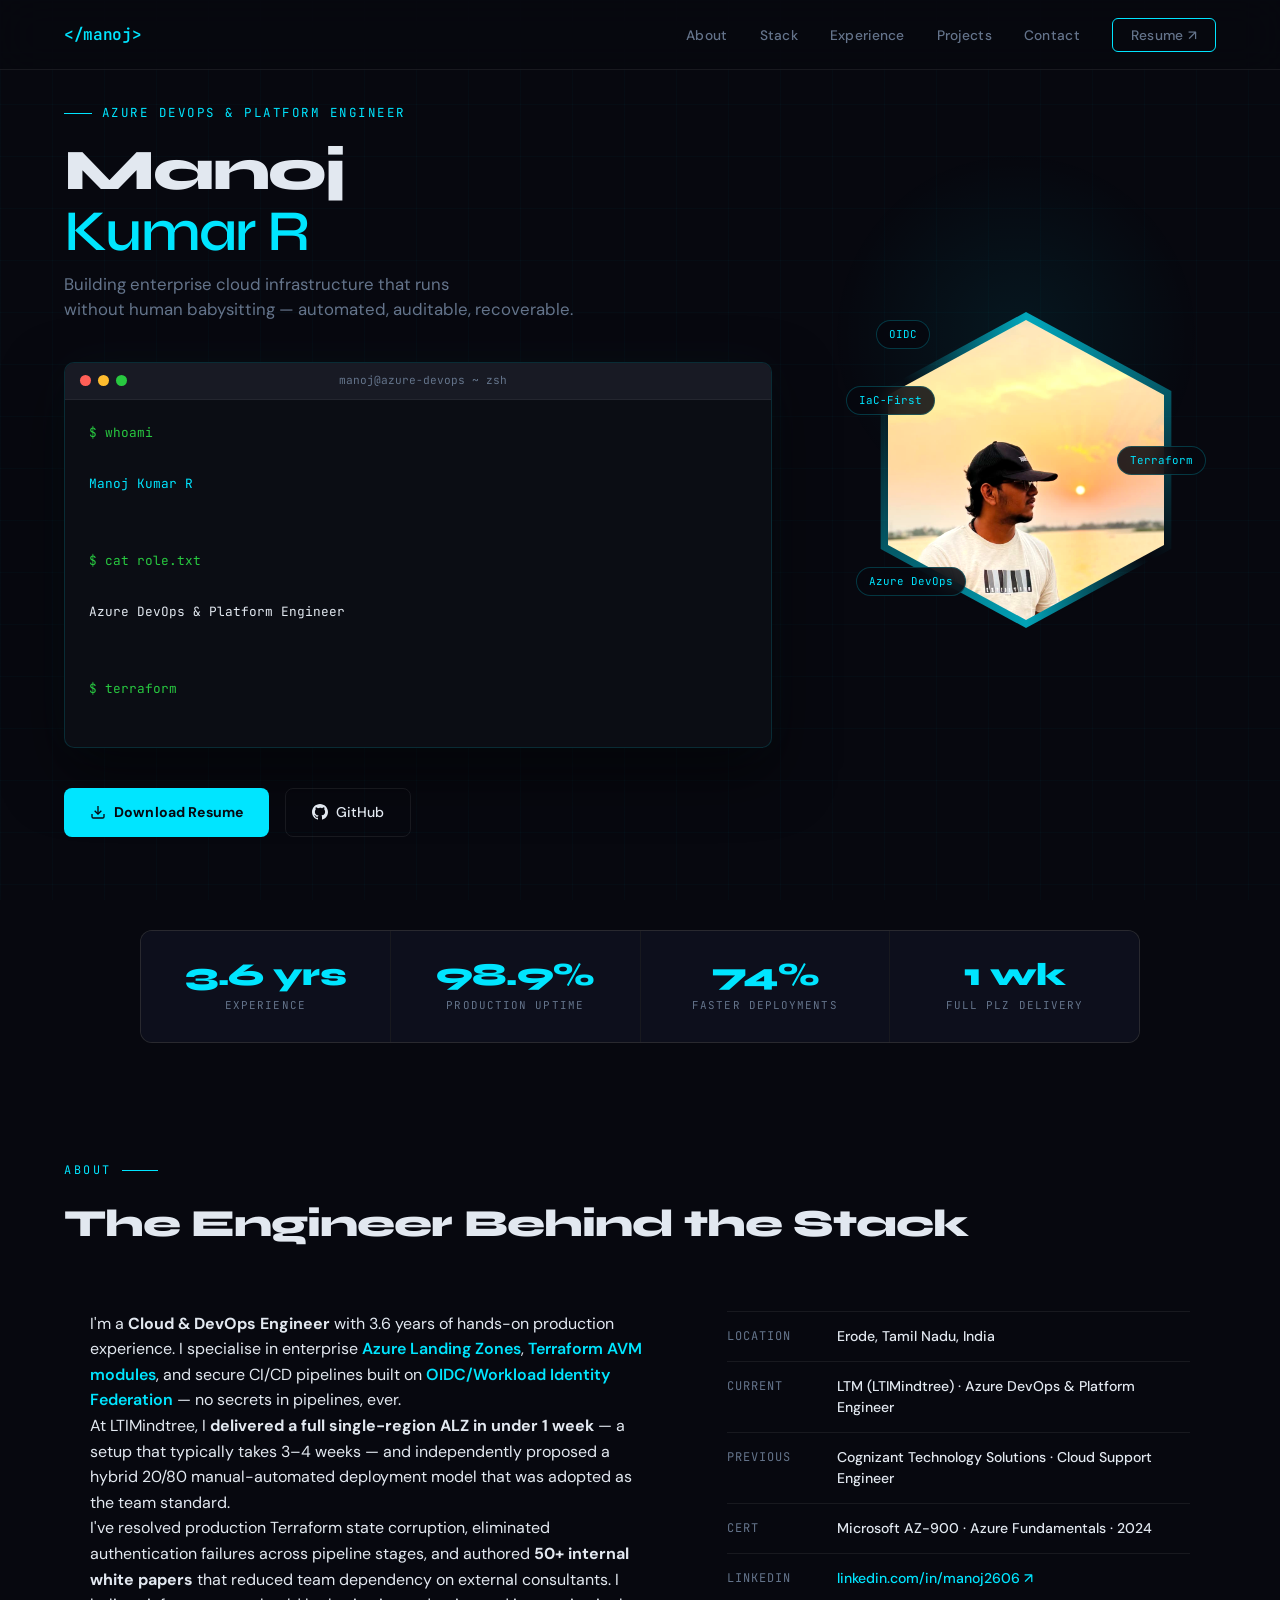
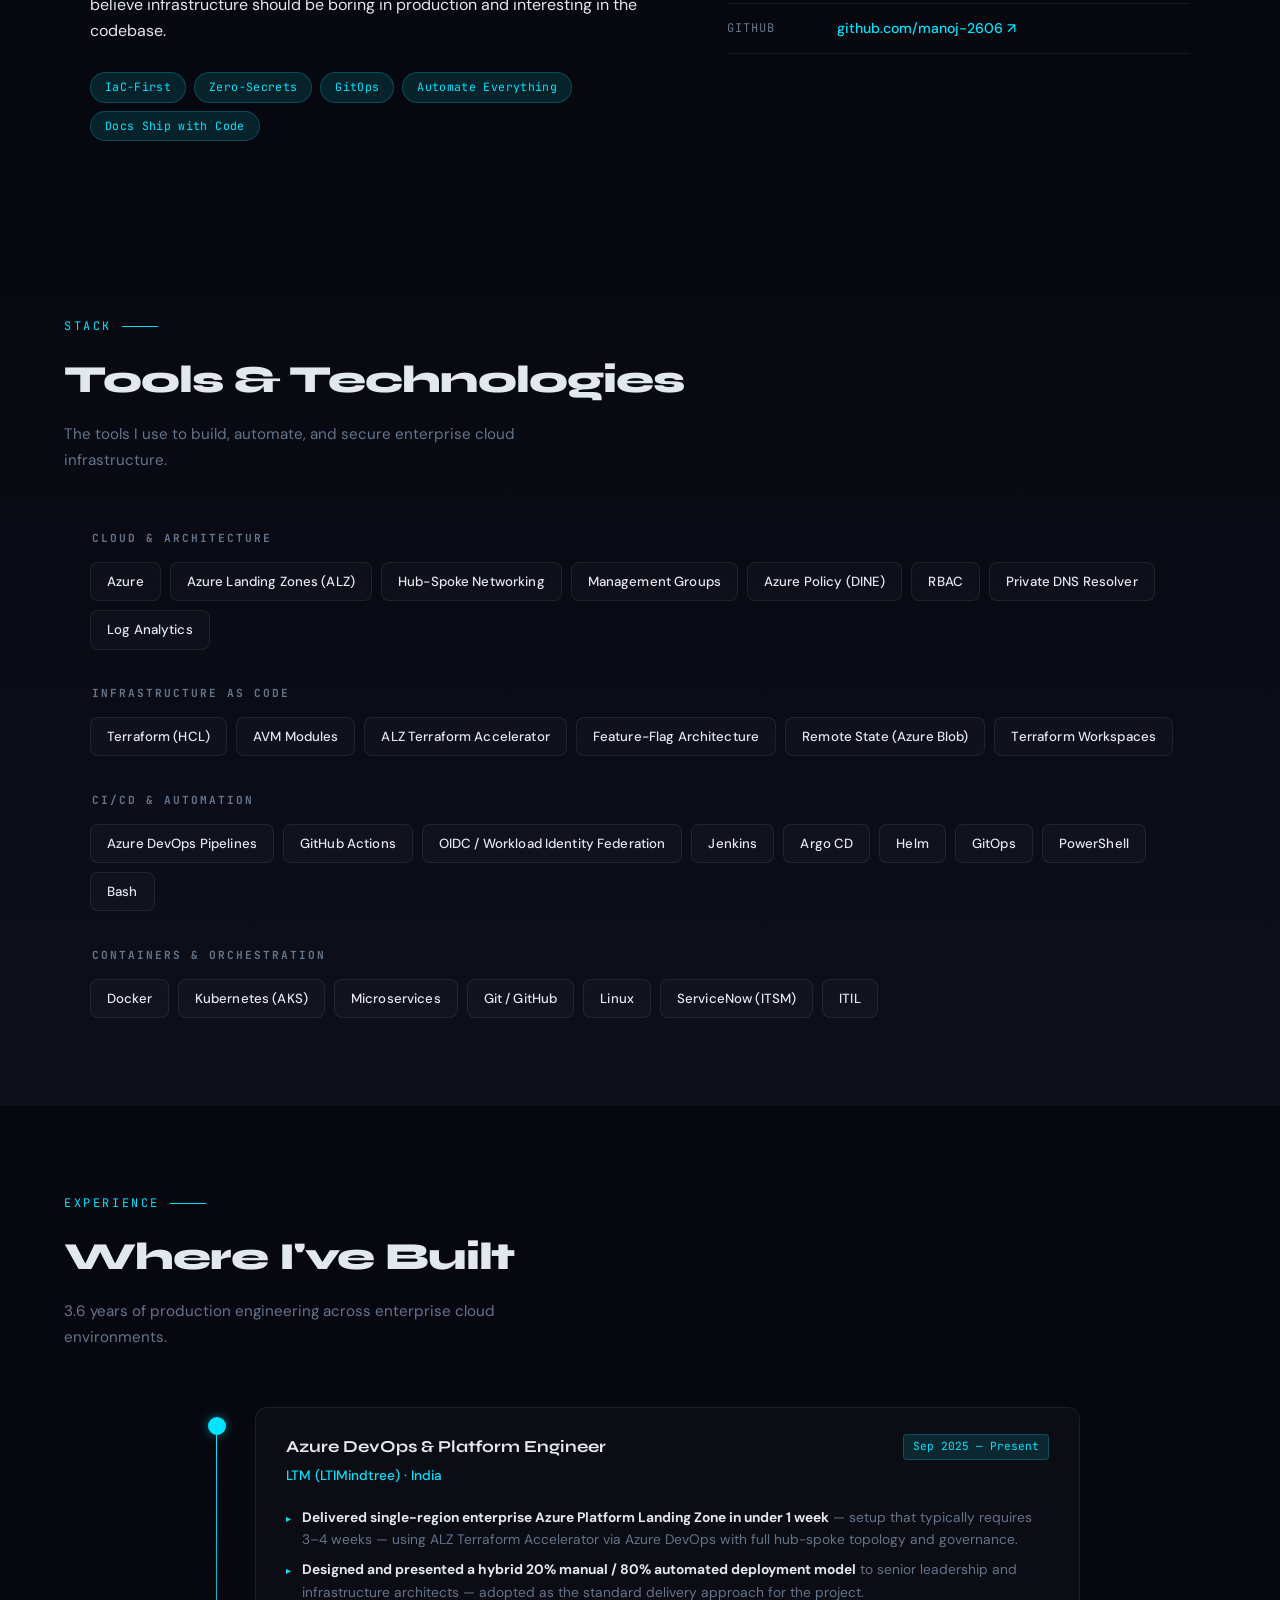
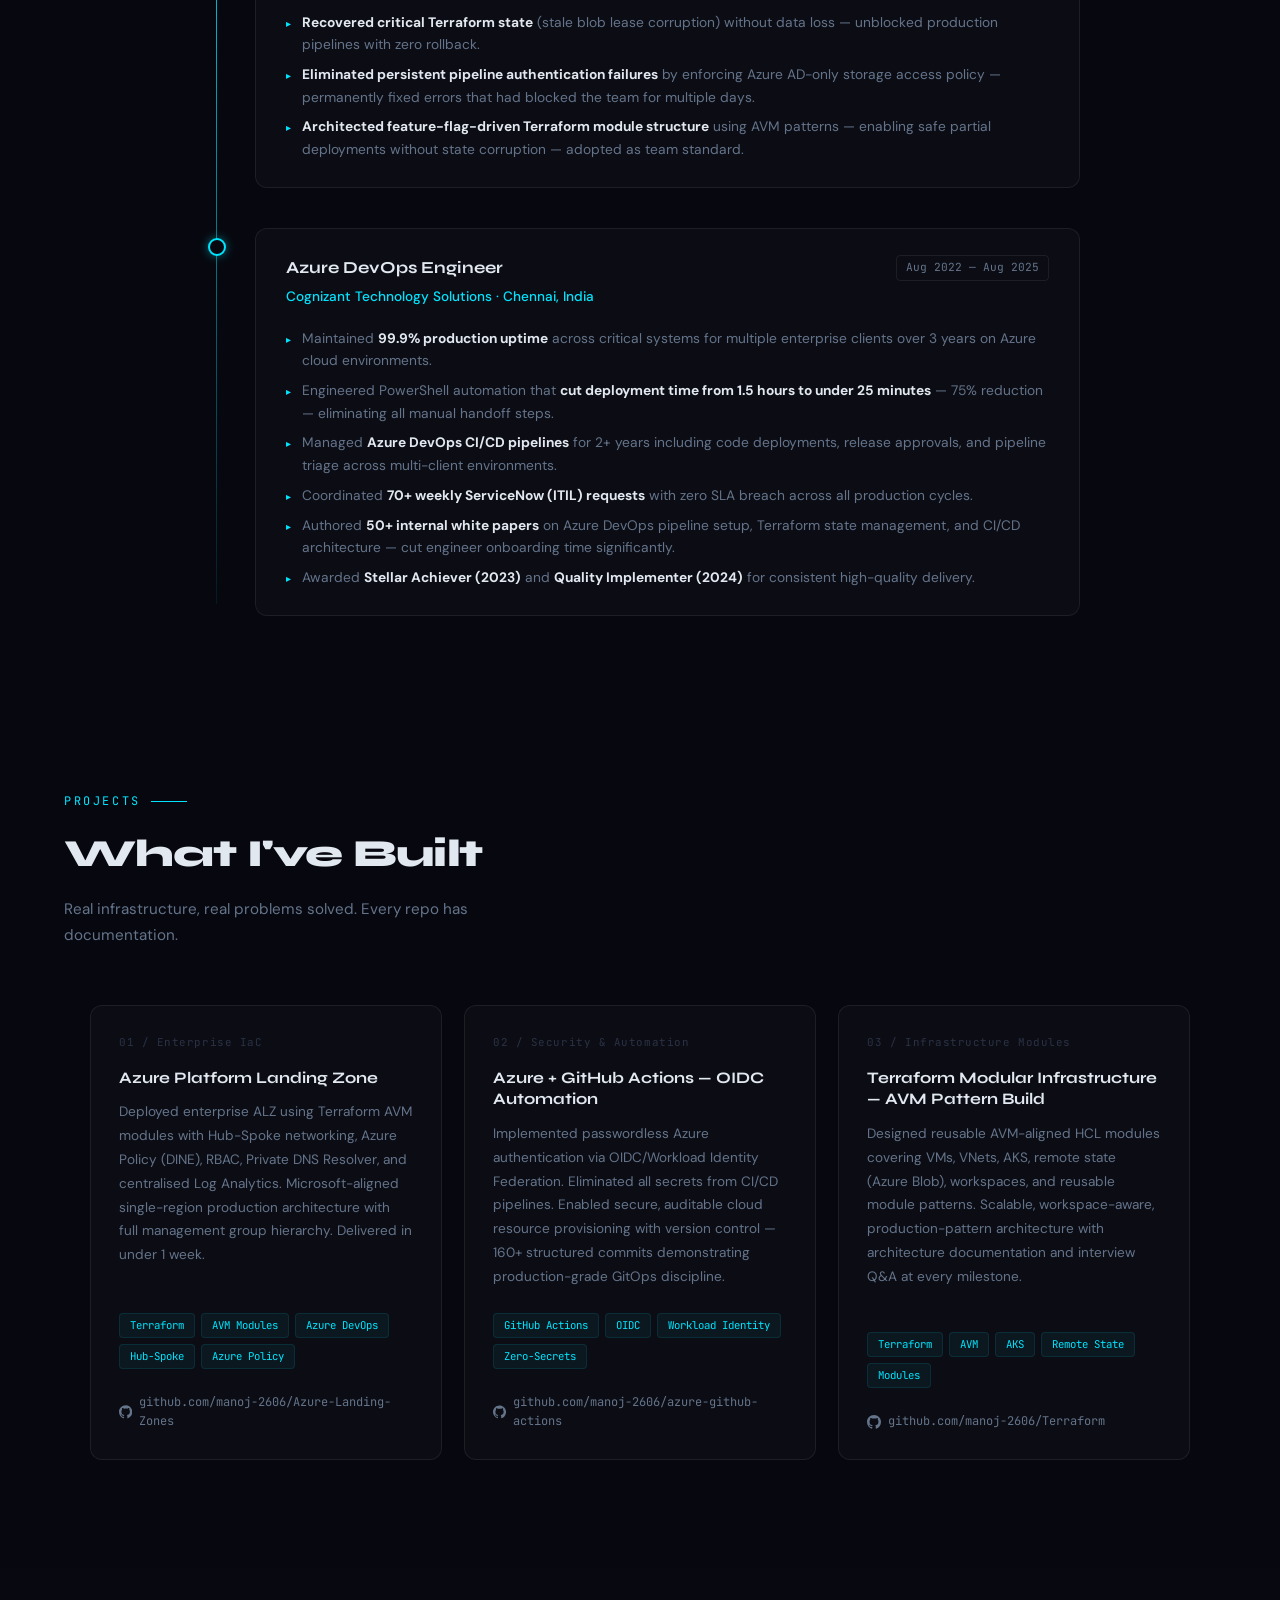
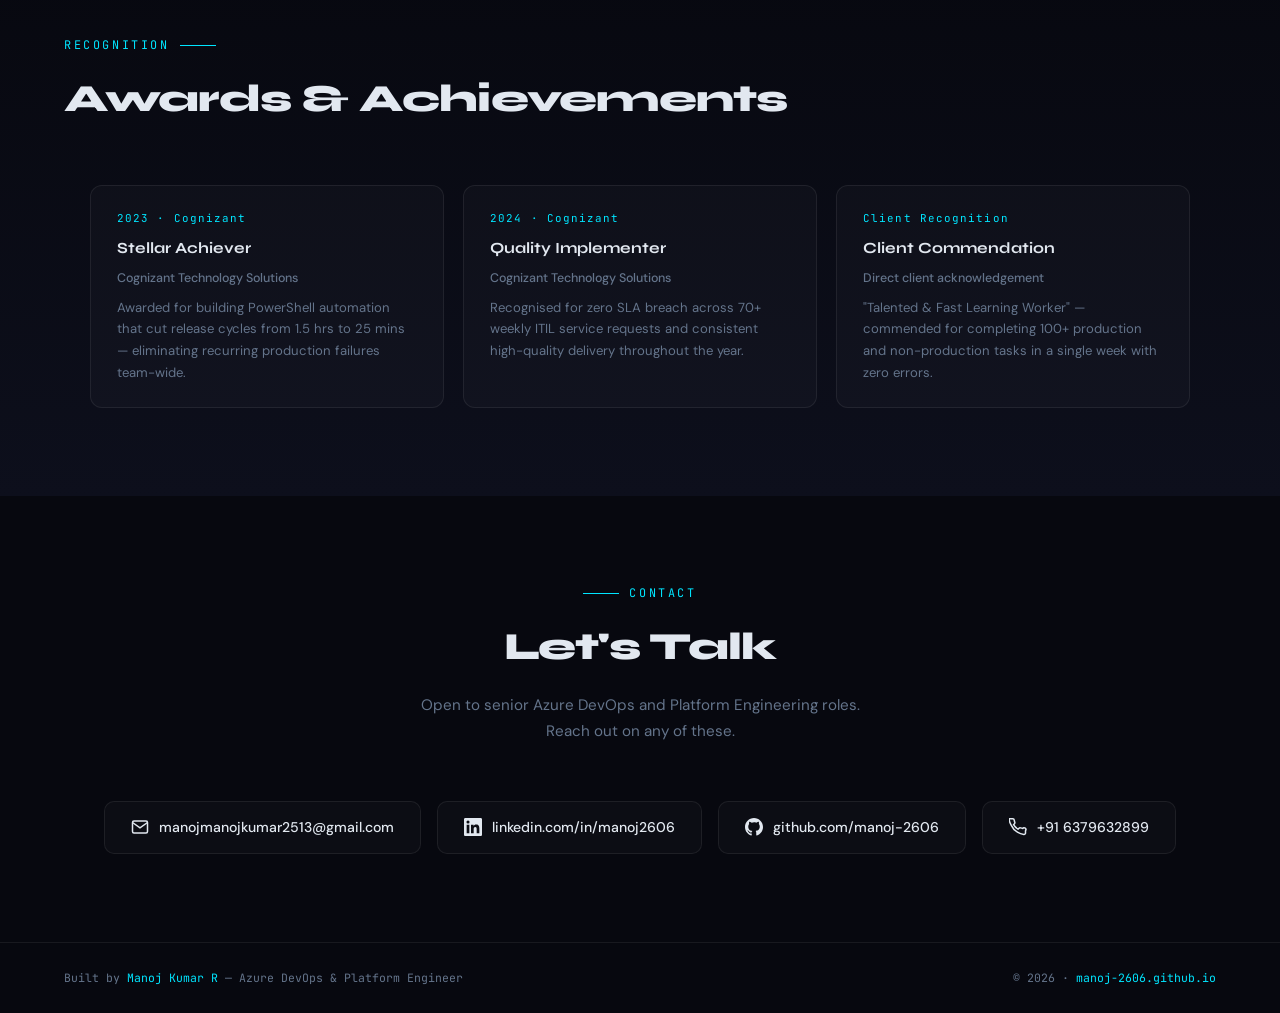
==== index.html @ a6e5bff5 "modified files" ====
<!DOCTYPE html>
<html lang="en">

<head>
  <meta charset="UTF-8">
  <meta name="viewport" content="width=device-width, initial-scale=1.0">
  <meta name="description"
    content="Manoj Kumar R — Azure DevOps & Platform Engineer. Enterprise Azure Landing Zones, Terraform, OIDC. Based in India.">
  <meta property="og:title" content="Manoj Kumar R — Azure DevOps & Platform Engineer">
  <meta property="og:description"
    content="Building enterprise cloud infrastructure with Azure, Terraform, and zero-secrets pipelines.">
  <meta property="og:image" content="assets/images/profile.jpg">
  <title>Manoj Kumar R — Azure DevOps &amp; Platform Engineer</title>
  <link rel="stylesheet" href="assets/css/style.css">
  <link rel="icon"
    href="data:image/svg+xml,<svg xmlns='http://www.w3.org/2000/svg' viewBox='0 0 100 100'><text y='.9em' font-size='90'>⚡</text></svg>">
</head>

<body>

  <!-- ══ NAVBAR ══════════════════════════════════════════════ -->
  <nav>
    <a href="#hero" class="nav-logo">&lt;/manoj&gt;</a>
    <ul class="nav-links">
      <li><a href="#about">About</a></li>
      <li><a href="#stack">Stack</a></li>
      <li><a href="#experience">Experience</a></li>
      <li><a href="#projects">Projects</a></li>
      <li><a href="#contact">Contact</a></li>
      <li><a href="resume/manoj_resume.pdf" target="_blank" class="nav-cta">Resume ↗</a></li>
    </ul>
  </nav>

  <!-- ══ HERO ════════════════════════════════════════════════ -->
  <section id="hero">
    <div class="hero-grid">

      <!-- Left -->
      <div class="hero-left">
        <p class="hero-eyebrow">Azure DevOps &amp; Platform Engineer</p>
        <h1 class="hero-name">
          Manoj<br>
          <span class="accent">Kumar R</span>
        </h1>
        <p class="hero-role">
          Building enterprise cloud infrastructure that runs<br>
          without human babysitting — automated, auditable, recoverable.
        </p>

        <!-- Terminal -->
        <div class="terminal">
          <div class="terminal-bar">
            <span class="t-dot red"></span>
            <span class="t-dot yellow"></span>
            <span class="t-dot green"></span>
            <span class="terminal-title">manoj@azure-devops ~ zsh</span>
          </div>
          <div class="terminal-body" id="tb"></div>
        </div>

        <div class="hero-ctas">
          <a href="resume/manoj_resume.pdf" download class="btn-primary">
            <svg width="16" height="16" fill="none" stroke="currentColor" stroke-width="2" viewBox="0 0 24 24">
              <path d="M21 15v4a2 2 0 01-2 2H5a2 2 0 01-2-2v-4" />
              <polyline points="7 10 12 15 17 10" />
              <line x1="12" y1="15" x2="12" y2="3" />
            </svg>
            Download Resume
          </a>
          <a href="https://github.com/manoj-2606" target="_blank" class="btn-ghost">
            <svg width="16" height="16" fill="currentColor" viewBox="0 0 24 24">
              <path
                d="M12 0C5.374 0 0 5.373 0 12c0 5.302 3.438 9.8 8.207 11.387.599.111.793-.261.793-.577v-2.234c-3.338.726-4.033-1.416-4.033-1.416-.546-1.387-1.333-1.756-1.333-1.756-1.089-.745.083-.729.083-.729 1.205.084 1.839 1.237 1.839 1.237 1.07 1.834 2.807 1.304 3.492.997.107-.775.418-1.305.762-1.604-2.665-.305-5.467-1.334-5.467-5.931 0-1.311.469-2.381 1.236-3.221-.124-.303-.535-1.524.117-3.176 0 0 1.008-.322 3.301 1.23A11.509 11.509 0 0112 5.803c1.02.005 2.047.138 3.006.404 2.291-1.552 3.297-1.23 3.297-1.23.653 1.653.242 2.874.118 3.176.77.84 1.235 1.911 1.235 3.221 0 4.609-2.807 5.624-5.479 5.921.43.372.823 1.102.823 2.222v3.293c0 .319.192.694.801.576C20.566 21.797 24 17.3 24 12c0-6.627-5.373-12-12-12z" />
            </svg>
            GitHub
          </a>
        </div>
      </div>

      <!-- Right: photo -->
      <div class="hero-photo-wrap">
        <div class="hex-outer">
          <div class="hex-glow"></div>
          <div class="hex-spin"></div>
          <img src="assets/images/profile.jpg" alt="Manoj Kumar R" class="hex-img">
          <span class="float-tag">Terraform</span>
          <span class="float-tag">Azure DevOps</span>
          <span class="float-tag">IaC-First</span>
          <span class="float-tag">OIDC</span>
        </div>
      </div>

    </div>
  </section>

  <!-- ══ STATS ════════════════════════════════════════════════ -->
  <div id="stats">
    <div class="stats-strip">
      <div class="stat-item">
        <div class="stat-num counter" data-target="3.6" data-suffix=" yrs">0</div>
        <div class="stat-label">Experience</div>
      </div>
      <div class="stat-item">
        <div class="stat-num counter" data-target="99" data-suffix=".9%">0</div>
        <div class="stat-label">Production Uptime</div>
      </div>
      <div class="stat-item">
        <div class="stat-num counter" data-target="75" data-suffix="%">0</div>
        <div class="stat-label">Faster Deployments</div>
      </div>
      <div class="stat-item">
        <div class="stat-num">1 wk</div>
        <div class="stat-label">Full PLZ Delivery</div>
      </div>
    </div>
  </div>

  <!-- ══ ABOUT ════════════════════════════════════════════════ -->
  <section id="about">
    <div class="section-header reveal">
      <p class="section-eyebrow">About</p>
      <h2 class="section-title">The Engineer Behind the Stack</h2>
    </div>

    <div class="about-grid">
      <div class="reveal reveal-d1">
        <p>
          I'm a <strong>Cloud &amp; DevOps Engineer</strong> with 3.6 years of hands-on production experience.
          I specialise in enterprise <span class="accent">Azure Landing Zones</span>,
          <span class="accent">Terraform AVM modules</span>, and secure CI/CD pipelines built on
          <span class="accent">OIDC/Workload Identity Federation</span> — no secrets in pipelines, ever.
        </p>
        <p>
          At LTIMindtree, I <strong>delivered a full single-region ALZ in under 1 week</strong> — a setup that
          typically takes 3–4 weeks — and independently proposed a hybrid 20/80 manual-automated
          deployment model that was adopted as the team standard.
        </p>
        <p>
          I've resolved production Terraform state corruption, eliminated authentication failures across
          pipeline stages, and authored <strong>50+ internal white papers</strong> that reduced team
          dependency on external consultants. I believe infrastructure should be boring in production
          and interesting in the codebase.
        </p>
        <div class="about-badges">
          <span class="badge">IaC-First</span>
          <span class="badge">Zero-Secrets</span>
          <span class="badge">GitOps</span>
          <span class="badge">Automate Everything</span>
          <span class="badge">Docs Ship with Code</span>
        </div>
      </div>

      <div class="reveal reveal-d2">
        <div class="info-table">
          <div class="info-row">
            <span class="info-key">Location</span>
            <span class="info-val">Erode, Tamil Nadu, India</span>
          </div>
          <div class="info-row">
            <span class="info-key">Current</span>
            <span class="info-val">LTM (LTIMindtree) · Azure DevOps &amp; Platform Engineer</span>
          </div>
          <div class="info-row">
            <span class="info-key">Previous</span>
            <span class="info-val">Cognizant Technology Solutions · Cloud Support Engineer</span>
          </div>
          <div class="info-row">
            <span class="info-key">Cert</span>
            <span class="info-val">Microsoft AZ-900 · Azure Fundamentals · 2024</span>
          </div>
          <div class="info-row">
            <span class="info-key">LinkedIn</span>
            <span class="info-val"><a href="https://linkedin.com/in/manoj2606" target="_blank">linkedin.com/in/manoj2606
                ↗</a></span>
          </div>
          <div class="info-row">
            <span class="info-key">GitHub</span>
            <span class="info-val"><a href="https://github.com/manoj-2606" target="_blank">github.com/manoj-2606
                ↗</a></span>
          </div>
        </div>
      </div>
    </div>
  </section>

  <!-- ══ TECH STACK ═══════════════════════════════════════════ -->
  <section id="stack">
    <div class="section-header reveal">
      <p class="section-eyebrow">Stack</p>
      <h2 class="section-title">Tools &amp; Technologies</h2>
      <p class="section-sub">The tools I use to build, automate, and secure enterprise cloud infrastructure.</p>
    </div>

    <div class="stack-wrap">
      <div class="stack-group reveal reveal-d1">
        <h4>Cloud &amp; Architecture</h4>
        <div class="tag-row">
          <span class="s-tag">Azure</span>
          <span class="s-tag">Azure Landing Zones (ALZ)</span>
          <span class="s-tag">Hub-Spoke Networking</span>
          <span class="s-tag">Management Groups</span>
          <span class="s-tag">Azure Policy (DINE)</span>
          <span class="s-tag">RBAC</span>
          <span class="s-tag">Private DNS Resolver</span>
          <span class="s-tag">Log Analytics</span>
        </div>
      </div>

      <div class="stack-group reveal reveal-d2">
        <h4>Infrastructure as Code</h4>
        <div class="tag-row">
          <span class="s-tag">Terraform (HCL)</span>
          <span class="s-tag">AVM Modules</span>
          <span class="s-tag">ALZ Terraform Accelerator</span>
          <span class="s-tag">Feature-Flag Architecture</span>
          <span class="s-tag">Remote State (Azure Blob)</span>
          <span class="s-tag">Terraform Workspaces</span>
        </div>
      </div>

      <div class="stack-group reveal reveal-d3">
        <h4>CI/CD &amp; Automation</h4>
        <div class="tag-row">
          <span class="s-tag">Azure DevOps Pipelines</span>
          <span class="s-tag">GitHub Actions</span>
          <span class="s-tag">OIDC / Workload Identity Federation</span>
          <span class="s-tag">Jenkins</span>
          <span class="s-tag">Argo CD</span>
          <span class="s-tag">Helm</span>
          <span class="s-tag">GitOps</span>
          <span class="s-tag">PowerShell</span>
          <span class="s-tag">Bash</span>
        </div>
      </div>

      <div class="stack-group reveal reveal-d4">
        <h4>Containers &amp; Orchestration</h4>
        <div class="tag-row">
          <span class="s-tag">Docker</span>
          <span class="s-tag">Kubernetes (AKS)</span>
          <span class="s-tag">Microservices</span>
          <span class="s-tag">Git / GitHub</span>
          <span class="s-tag">Linux</span>
          <span class="s-tag">ServiceNow (ITSM)</span>
          <span class="s-tag">ITIL</span>
        </div>
      </div>
    </div>
  </section>

  <!-- ══ EXPERIENCE ═══════════════════════════════════════════ -->
  <section id="experience">
    <div class="section-header reveal">
      <p class="section-eyebrow">Experience</p>
      <h2 class="section-title">Where I've Built</h2>
      <p class="section-sub">3.6 years of production engineering across enterprise cloud environments.</p>
    </div>

    <div class="timeline-wrap">

      <!-- LTM -->
      <div class="tl-item reveal reveal-d1">
        <div class="tl-dot active"></div>
        <div class="tl-card">
          <div class="tl-top">
            <span class="tl-role">Azure DevOps &amp; Platform Engineer</span>
            <span class="tl-badge current">Sep 2025 — Present</span>
          </div>
          <p class="tl-company">LTM (LTIMindtree) · India</p>
          <ul class="tl-list">
            <li><strong>Delivered single-region enterprise Azure Platform Landing Zone in under 1 week</strong> — setup
              that typically requires 3–4 weeks — using ALZ Terraform Accelerator via Azure DevOps with full hub-spoke
              topology and governance.</li>
            <li><strong>Designed and presented a hybrid 20% manual / 80% automated deployment model</strong> to senior
              leadership and infrastructure architects — adopted as the standard delivery approach for the project.</li>
            <li><strong>Recovered critical Terraform state</strong> (stale blob lease corruption) without data loss —
              unblocked production pipelines with zero rollback.</li>
            <li><strong>Eliminated persistent pipeline authentication failures</strong> by enforcing Azure AD-only
              storage access policy — permanently fixed errors that had blocked the team for multiple days.</li>
            <li><strong>Architected feature-flag-driven Terraform module structure</strong> using AVM patterns —
              enabling safe partial deployments without state corruption — adopted as team standard.</li>
          </ul>
        </div>
      </div>

      <!-- Cognizant -->
      <div class="tl-item reveal reveal-d2">
        <div class="tl-dot"></div>
        <div class="tl-card">
          <div class="tl-top">
            <span class="tl-role">Azure DevOps Engineer</span>
            <span class="tl-badge">Aug 2022 — Aug 2025</span>
          </div>
          <p class="tl-company">Cognizant Technology Solutions · Chennai, India</p>
          <ul class="tl-list">
            <li>Maintained <strong>99.9% production uptime</strong> across critical systems for multiple enterprise
              clients over 3 years on Azure cloud environments.</li>
            <li>Engineered PowerShell automation that <strong>cut deployment time from 1.5 hours to under 25
                minutes</strong> — 75% reduction — eliminating all manual handoff steps.</li>
            <li>Managed <strong>Azure DevOps CI/CD pipelines</strong> for 2+ years including code deployments, release
              approvals, and pipeline triage across multi-client environments.</li>
            <li>Coordinated <strong>70+ weekly ServiceNow (ITIL) requests</strong> with zero SLA breach across all
              production cycles.</li>
            <li>Authored <strong>50+ internal white papers</strong> on Azure DevOps pipeline setup, Terraform state
              management, and CI/CD architecture — cut engineer onboarding time significantly.</li>
            <li>Awarded <strong>Stellar Achiever (2023)</strong> and <strong>Quality Implementer (2024)</strong> for
              consistent high-quality delivery.</li>
          </ul>
        </div>
      </div>

    </div>
  </section>

  <!-- ══ PROJECTS ═════════════════════════════════════════════ -->
  <section id="projects">
    <div class="section-header reveal">
      <p class="section-eyebrow">Projects</p>
      <h2 class="section-title">What I've Built</h2>
      <p class="section-sub">Real infrastructure, real problems solved. Every repo has documentation.</p>
    </div>

    <div class="projects-grid">

      <!-- P1 -->
      <div class="proj-card reveal reveal-d1">
        <p class="proj-idx">01 / Enterprise IaC</p>
        <h3 class="proj-name">Azure Platform Landing Zone</h3>
        <p class="proj-desc">
          Deployed enterprise ALZ using Terraform AVM modules with Hub-Spoke networking,
          Azure Policy (DINE), RBAC, Private DNS Resolver, and centralised Log Analytics.
          Microsoft-aligned single-region production architecture with full management group hierarchy.
          Delivered in under 1 week.
        </p>
        <div class="proj-tags">
          <span class="p-tag">Terraform</span>
          <span class="p-tag">AVM Modules</span>
          <span class="p-tag">Azure DevOps</span>
          <span class="p-tag">Hub-Spoke</span>
          <span class="p-tag">Azure Policy</span>
        </div>
        <a href="https://github.com/manoj-2606/Azure-Landing-Zones" target="_blank" class="proj-link">
          <svg width="14" height="14" fill="currentColor" viewBox="0 0 24 24">
            <path
              d="M12 0C5.374 0 0 5.373 0 12c0 5.302 3.438 9.8 8.207 11.387.599.111.793-.261.793-.577v-2.234c-3.338.726-4.033-1.416-4.033-1.416-.546-1.387-1.333-1.756-1.333-1.756-1.089-.745.083-.729.083-.729 1.205.084 1.839 1.237 1.839 1.237 1.07 1.834 2.807 1.304 3.492.997.107-.775.418-1.305.762-1.604-2.665-.305-5.467-1.334-5.467-5.931 0-1.311.469-2.381 1.236-3.221-.124-.303-.535-1.524.117-3.176 0 0 1.008-.322 3.301 1.23A11.509 11.509 0 0112 5.803c1.02.005 2.047.138 3.006.404 2.291-1.552 3.297-1.23 3.297-1.23.653 1.653.242 2.874.118 3.176.77.84 1.235 1.911 1.235 3.221 0 4.609-2.807 5.624-5.479 5.921.43.372.823 1.102.823 2.222v3.293c0 .319.192.694.801.576C20.566 21.797 24 17.3 24 12c0-6.627-5.373-12-12-12z" />
          </svg>
          github.com/manoj-2606/Azure-Landing-Zones
        </a>
      </div>

      <!-- P2 -->
      <div class="proj-card reveal reveal-d2">
        <p class="proj-idx">02 / Security &amp; Automation</p>
        <h3 class="proj-name">Azure + GitHub Actions — OIDC Automation</h3>
        <p class="proj-desc">
          Implemented passwordless Azure authentication via OIDC/Workload Identity Federation.
          Eliminated all secrets from CI/CD pipelines. Enabled secure, auditable cloud resource
          provisioning with version control — 160+ structured commits demonstrating
          production-grade GitOps discipline.
        </p>
        <div class="proj-tags">
          <span class="p-tag">GitHub Actions</span>
          <span class="p-tag">OIDC</span>
          <span class="p-tag">Workload Identity</span>
          <span class="p-tag">Zero-Secrets</span>
        </div>
        <a href="https://github.com/manoj-2606/azure-github-actions" target="_blank" class="proj-link">
          <svg width="14" height="14" fill="currentColor" viewBox="0 0 24 24">
            <path
              d="M12 0C5.374 0 0 5.373 0 12c0 5.302 3.438 9.8 8.207 11.387.599.111.793-.261.793-.577v-2.234c-3.338.726-4.033-1.416-4.033-1.416-.546-1.387-1.333-1.756-1.333-1.756-1.089-.745.083-.729.083-.729 1.205.084 1.839 1.237 1.839 1.237 1.07 1.834 2.807 1.304 3.492.997.107-.775.418-1.305.762-1.604-2.665-.305-5.467-1.334-5.467-5.931 0-1.311.469-2.381 1.236-3.221-.124-.303-.535-1.524.117-3.176 0 0 1.008-.322 3.301 1.23A11.509 11.509 0 0112 5.803c1.02.005 2.047.138 3.006.404 2.291-1.552 3.297-1.23 3.297-1.23.653 1.653.242 2.874.118 3.176.77.84 1.235 1.911 1.235 3.221 0 4.609-2.807 5.624-5.479 5.921.43.372.823 1.102.823 2.222v3.293c0 .319.192.694.801.576C20.566 21.797 24 17.3 24 12c0-6.627-5.373-12-12-12z" />
          </svg>
          github.com/manoj-2606/azure-github-actions
        </a>
      </div>

      <!-- P3 -->
      <div class="proj-card reveal reveal-d3">
        <p class="proj-idx">03 / Infrastructure Modules</p>
        <h3 class="proj-name">Terraform Modular Infrastructure — AVM Pattern Build</h3>
        <p class="proj-desc">
          Designed reusable AVM-aligned HCL modules covering VMs, VNets, AKS, remote state
          (Azure Blob), workspaces, and reusable module patterns. Scalable, workspace-aware,
          production-pattern architecture with architecture documentation and interview Q&amp;A
          at every milestone.
        </p>
        <div class="proj-tags">
          <span class="p-tag">Terraform</span>
          <span class="p-tag">AVM</span>
          <span class="p-tag">AKS</span>
          <span class="p-tag">Remote State</span>
          <span class="p-tag">Modules</span>
        </div>
        <a href="https://github.com/manoj-2606/Terraform" target="_blank" class="proj-link">
          <svg width="14" height="14" fill="currentColor" viewBox="0 0 24 24">
            <path
              d="M12 0C5.374 0 0 5.373 0 12c0 5.302 3.438 9.8 8.207 11.387.599.111.793-.261.793-.577v-2.234c-3.338.726-4.033-1.416-4.033-1.416-.546-1.387-1.333-1.756-1.333-1.756-1.089-.745.083-.729.083-.729 1.205.084 1.839 1.237 1.839 1.237 1.07 1.834 2.807 1.304 3.492.997.107-.775.418-1.305.762-1.604-2.665-.305-5.467-1.334-5.467-5.931 0-1.311.469-2.381 1.236-3.221-.124-.303-.535-1.524.117-3.176 0 0 1.008-.322 3.301 1.23A11.509 11.509 0 0112 5.803c1.02.005 2.047.138 3.006.404 2.291-1.552 3.297-1.23 3.297-1.23.653 1.653.242 2.874.118 3.176.77.84 1.235 1.911 1.235 3.221 0 4.609-2.807 5.624-5.479 5.921.43.372.823 1.102.823 2.222v3.293c0 .319.192.694.801.576C20.566 21.797 24 17.3 24 12c0-6.627-5.373-12-12-12z" />
          </svg>
          github.com/manoj-2606/Terraform
        </a>
      </div>

    </div>
  </section>

  <!-- ══ AWARDS ═══════════════════════════════════════════════ -->
  <section id="awards">
    <div class="section-header reveal">
      <p class="section-eyebrow">Recognition</p>
      <h2 class="section-title">Awards &amp; Achievements</h2>
    </div>

    <div class="awards-grid">

      <div class="award-card reveal reveal-d1">
        <p class="award-yr">2023 · Cognizant</p>
        <h3 class="award-title">Stellar Achiever</h3>
        <p class="award-by">Cognizant Technology Solutions</p>
        <p class="award-desc">Awarded for building PowerShell automation that cut release cycles from 1.5 hrs to 25 mins
          — eliminating recurring production failures team-wide.</p>
      </div>

      <div class="award-card reveal reveal-d2">
        <p class="award-yr">2024 · Cognizant</p>
        <h3 class="award-title">Quality Implementer</h3>
        <p class="award-by">Cognizant Technology Solutions</p>
        <p class="award-desc">Recognised for zero SLA breach across 70+ weekly ITIL service requests and consistent
          high-quality delivery throughout the year.</p>
      </div>

      <div class="award-card reveal reveal-d3">
        <p class="award-yr">Client Recognition</p>
        <h3 class="award-title">Client Commendation</h3>
        <p class="award-by">Direct client acknowledgement</p>
        <p class="award-desc">"Talented &amp; Fast Learning Worker" — commended for completing 100+ production and
          non-production tasks in a single week with zero errors.</p>
      </div>

    </div>
  </section>

  <!-- ══ CONTACT ═══════════════════════════════════════════════ -->
  <section id="contact">
    <div class="section-header">
      <p class="section-eyebrow reveal">Contact</p>
      <h2 class="section-title reveal reveal-d1">Let's Talk</h2>
      <p class="section-sub reveal reveal-d2">
        Open to senior Azure DevOps and Platform Engineering roles.<br>
        Reach out on any of these.
      </p>
    </div>

    <div class="contact-row reveal reveal-d3">
      <a href="https://mail.google.com/mail/?view=cm&fs=1&to=manojmanojkumar2513@gmail.com" target="_blank"
        class="c-link">
        <svg fill="none" stroke="currentColor" stroke-width="2" viewBox="0 0 24 24">
          <path d="M4 4h16c1.1 0 2 .9 2 2v12c0 1.1-.9 2-2 2H4c-1.1 0-2-.9-2-2V6c0-1.1.9-2 2-2z" />
          <polyline points="22,6 12,13 2,6" />
        </svg>
        manojmanojkumar2513@gmail.com
      </a>
      <a href="https://linkedin.com/in/manoj2606" target="_blank" class="c-link">
        <svg fill="currentColor" viewBox="0 0 24 24">
          <path
            d="M20.447 20.452h-3.554v-5.569c0-1.328-.027-3.037-1.852-3.037-1.853 0-2.136 1.445-2.136 2.939v5.667H9.351V9h3.414v1.561h.046c.477-.9 1.637-1.85 3.37-1.85 3.601 0 4.267 2.37 4.267 5.455v6.286zM5.337 7.433a2.062 2.062 0 01-2.063-2.065 2.064 2.064 0 112.063 2.065zm1.782 13.019H3.555V9h3.564v11.452zM22.225 0H1.771C.792 0 0 .774 0 1.729v20.542C0 23.227.792 24 1.771 24h20.451C23.2 24 24 23.227 24 22.271V1.729C24 .774 23.2 0 22.222 0h.003z" />
        </svg>
        linkedin.com/in/manoj2606
      </a>
      <a href="https://github.com/manoj-2606" target="_blank" class="c-link">
        <svg fill="currentColor" viewBox="0 0 24 24">
          <path
            d="M12 0C5.374 0 0 5.373 0 12c0 5.302 3.438 9.8 8.207 11.387.599.111.793-.261.793-.577v-2.234c-3.338.726-4.033-1.416-4.033-1.416-.546-1.387-1.333-1.756-1.333-1.756-1.089-.745.083-.729.083-.729 1.205.084 1.839 1.237 1.839 1.237 1.07 1.834 2.807 1.304 3.492.997.107-.775.418-1.305.762-1.604-2.665-.305-5.467-1.334-5.467-5.931 0-1.311.469-2.381 1.236-3.221-.124-.303-.535-1.524.117-3.176 0 0 1.008-.322 3.301 1.23A11.509 11.509 0 0112 5.803c1.02.005 2.047.138 3.006.404 2.291-1.552 3.297-1.23 3.297-1.23.653 1.653.242 2.874.118 3.176.77.84 1.235 1.911 1.235 3.221 0 4.609-2.807 5.624-5.479 5.921.43.372.823 1.102.823 2.222v3.293c0 .319.192.694.801.576C20.566 21.797 24 17.3 24 12c0-6.627-5.373-12-12-12z" />
        </svg>
        github.com/manoj-2606
      </a>
      <a href="tel:+916379632899" class="c-link">
        <svg fill="none" stroke="currentColor" stroke-width="2" viewBox="0 0 24 24">
          <path
            d="M22 16.92v3a2 2 0 01-2.18 2 19.79 19.79 0 01-8.63-3.07A19.5 19.5 0 013.07 9.81a19.79 19.79 0 01-3.07-8.67A2 2 0 012 1h3a2 2 0 012 1.72c.127.96.361 1.903.7 2.81a2 2 0 01-.45 2.11L6.09 8.91a16 16 0 006 6l1.27-1.27a2 2 0 012.11-.45c.907.339 1.85.573 2.81.7A2 2 0 0122 16.92z" />
        </svg>
        +91 6379632899
      </a>
    </div>
  </section>

  <!-- ══ FOOTER ════════════════════════════════════════════════ -->
  <footer>
    <p>Built by <span>Manoj Kumar R</span> — Azure DevOps &amp; Platform Engineer</p>
    <p>© 2026 · <span>manoj-2606.github.io</span></p>
  </footer>

  <script src="assets/js/main.js"></script>
</body>

</html>
---- assets/css/style.css ----
/* ============================================
   PORTFOLIO — MANOJ KUMAR R
   Azure DevOps & Platform Engineer
   ============================================ */

@import url('https://fonts.googleapis.com/css2?family=Syne:wght@400;500;600;700;800&family=JetBrains+Mono:wght@300;400;500;600&family=DM+Sans:ital,opsz,wght@0,9..40,300;0,9..40,400;0,9..40,500;0,9..40,600;1,9..40,400&display=swap');

/* ── VARIABLES ──────────────────────────── */
:root {
    --bg: #07080f;
    --bg-2: #0d0f1c;
    --bg-3: #12142a;
    --cyan: #00e5ff;
    --cyan-glow: rgba(0, 229, 255, 0.12);
    --cyan-border: rgba(0, 229, 255, 0.22);
    --text: #e2e8f0;
    --text-muted: #64748b;
    --text-dim: #2a3245;
    --card: rgba(255, 255, 255, 0.025);
    --card-hover: rgba(255, 255, 255, 0.05);
    --border: rgba(255, 255, 255, 0.07);
    --font-display: 'Syne', sans-serif;
    --font-body: 'DM Sans', sans-serif;
    --font-mono: 'JetBrains Mono', monospace;
    --radius: 12px;
    --ease: cubic-bezier(0.4, 0, 0.2, 1);
}

/* ── RESET ──────────────────────────────── */
*,
*::before,
*::after {
    box-sizing: border-box;
    margin: 0;
    padding: 0;
}

html {
    scroll-behavior: smooth;
    scroll-padding-top: 76px;
}

body {
    background: var(--bg);
    color: var(--text);
    font-family: var(--font-body);
    font-size: 16px;
    line-height: 1.6;
    overflow-x: hidden;
}

::-webkit-scrollbar {
    width: 3px;
}

::-webkit-scrollbar-track {
    background: var(--bg);
}

::-webkit-scrollbar-thumb {
    background: var(--cyan);
    border-radius: 2px;
}

::selection {
    background: var(--cyan);
    color: var(--bg);
}

/* ── BACKGROUND GRID ────────────────────── */
body::before {
    content: '';
    position: fixed;
    inset: 0;
    background-image:
        linear-gradient(rgba(0, 229, 255, 0.025) 1px, transparent 1px),
        linear-gradient(90deg, rgba(0, 229, 255, 0.025) 1px, transparent 1px);
    background-size: 52px 52px;
    pointer-events: none;
    z-index: 0;
}

/* ── NAVBAR ─────────────────────────────── */
nav {
    position: fixed;
    top: 0;
    left: 0;
    right: 0;
    z-index: 200;
    height: 70px;
    padding: 0 5%;
    display: flex;
    align-items: center;
    justify-content: space-between;
    background: rgba(7, 8, 15, 0.88);
    backdrop-filter: blur(24px);
    -webkit-backdrop-filter: blur(24px);
    border-bottom: 1px solid var(--border);
}

.nav-logo {
    font-family: var(--font-mono);
    font-size: 1rem;
    color: var(--cyan);
    text-decoration: none;
    font-weight: 600;
    letter-spacing: -0.02em;
}

.nav-links {
    display: flex;
    align-items: center;
    gap: 2rem;
    list-style: none;
}

.nav-links a {
    color: var(--text-muted);
    text-decoration: none;
    font-size: 0.86rem;
    font-weight: 500;
    letter-spacing: 0.02em;
    transition: color 0.25s var(--ease);
    position: relative;
}

.nav-links a::after {
    content: '';
    position: absolute;
    bottom: -5px;
    left: 0;
    width: 0;
    height: 1px;
    background: var(--cyan);
    transition: width 0.3s var(--ease);
}

.nav-links a:hover,
.nav-links a.active {
    color: var(--cyan);
}

.nav-links a:hover::after,
.nav-links a.active::after {
    width: 100%;
}

.nav-cta {
    padding: 7px 18px !important;
    border: 1px solid var(--cyan) !important;
    border-radius: 6px;
    transition: all 0.25s var(--ease) !important;
}

.nav-cta:hover {
    background: var(--cyan-glow) !important;
    box-shadow: 0 0 18px var(--cyan-glow);
}

.nav-cta::after {
    display: none !important;
}

/* ── HERO ───────────────────────────────── */
#hero {
    min-height: 100vh;
    display: flex;
    align-items: center;
    padding: 100px 5% 60px;
    position: relative;
    overflow: hidden;
}

/* Ambient glow */
#hero::after {
    content: '';
    position: absolute;
    top: 15%;
    right: 5%;
    width: 400px;
    height: 400px;
    background: radial-gradient(circle, rgba(0, 229, 255, 0.07) 0%, transparent 65%);
    pointer-events: none;
    animation: pulse-glow 5s ease-in-out infinite;
}

.hero-grid {
    display: grid;
    grid-template-columns: 1fr 380px;
    gap: 4rem;
    align-items: center;
    width: 100%;
    max-width: 1200px;
    margin: 0 auto;
    position: relative;
    z-index: 1;
}

.hero-eyebrow {
    font-family: var(--font-mono);
    font-size: 0.78rem;
    color: var(--cyan);
    letter-spacing: 0.2em;
    text-transform: uppercase;
    margin-bottom: 1.1rem;
    display: flex;
    align-items: center;
    gap: 10px;
}

.hero-eyebrow::before {
    content: '';
    width: 28px;
    height: 1px;
    background: var(--cyan);
    flex-shrink: 0;
}

.hero-name {
    font-family: var(--font-display);
    font-size: clamp(2.6rem, 4.5vw, 4rem);
    font-weight: 800;
    line-height: 1.05;
    letter-spacing: -0.03em;
    margin-bottom: 0.6rem;
}

.hero-name .accent {
    color: var(--cyan);
}

.hero-role {
    font-size: 1.05rem;
    color: var(--text-muted);
    font-weight: 400;
    margin-bottom: 2.5rem;
    line-height: 1.5;
}

/* Terminal */
.terminal {
    background: #0b0d14;
    border-radius: 10px;
    border: 1px solid rgba(0, 229, 255, 0.14);
    overflow: hidden;
    margin-bottom: 2.5rem;
    box-shadow:
        0 24px 60px rgba(0, 0, 0, 0.55),
        0 0 50px rgba(0, 229, 255, 0.04),
        inset 0 1px 0 rgba(255, 255, 255, 0.04);
}

.terminal-bar {
    background: #181a24;
    padding: 9px 15px;
    display: flex;
    align-items: center;
    gap: 7px;
    border-bottom: 1px solid rgba(255, 255, 255, 0.05);
}

.t-dot {
    width: 11px;
    height: 11px;
    border-radius: 50%;
    flex-shrink: 0;
}

.t-dot.red {
    background: #ff5f57;
}

.t-dot.yellow {
    background: #febc2e;
}

.t-dot.green {
    background: #28c840;
}

.terminal-title {
    font-family: var(--font-mono);
    font-size: 0.7rem;
    color: var(--text-muted);
    flex: 1;
    text-align: center;
    padding-right: 45px;
}

.terminal-body {
    padding: 20px 24px;
    font-family: var(--font-mono);
    font-size: 0.8rem;
    line-height: 2;
    min-height: 230px;
}

.t-line {
    display: block;
}

.t-prompt {
    color: #28c840;
}

.t-key {
    color: var(--cyan);
}

.t-val {
    color: var(--text);
}

.t-dim {
    color: var(--text-muted);
}

.t-check {
    color: #28c840;
}

.t-cursor {
    display: inline-block;
    width: 8px;
    height: 1.1em;
    background: var(--cyan);
    vertical-align: text-bottom;
    animation: blink 1s step-end infinite;
}

/* Hero CTAs */
.hero-ctas {
    display: flex;
    gap: 1rem;
    flex-wrap: wrap;
}

.btn-primary {
    padding: 12px 26px;
    background: var(--cyan);
    color: var(--bg);
    border: none;
    border-radius: 8px;
    font-family: var(--font-body);
    font-size: 0.88rem;
    font-weight: 700;
    text-decoration: none;
    cursor: pointer;
    transition: all 0.25s var(--ease);
    display: inline-flex;
    align-items: center;
    gap: 8px;
    letter-spacing: 0.01em;
}

.btn-primary:hover {
    background: #33ecff;
    box-shadow: 0 8px 32px rgba(0, 229, 255, 0.4);
    transform: translateY(-2px);
}

.btn-ghost {
    padding: 12px 26px;
    background: transparent;
    color: var(--text);
    border: 1px solid var(--border);
    border-radius: 8px;
    font-family: var(--font-body);
    font-size: 0.88rem;
    font-weight: 500;
    text-decoration: none;
    cursor: pointer;
    transition: all 0.25s var(--ease);
    display: inline-flex;
    align-items: center;
    gap: 8px;
}

.btn-ghost:hover {
    border-color: var(--cyan);
    color: var(--cyan);
    transform: translateY(-2px);
}

/* Photo hexagon */
.hero-photo-wrap {
    display: flex;
    justify-content: center;
    align-items: center;
    position: relative;
}

.hex-outer {
    position: relative;
    width: 300px;
    height: 300px;
    animation: float 6s ease-in-out infinite;
}

.hex-glow {
    position: absolute;
    inset: -20px;
    background: radial-gradient(circle, rgba(0, 229, 255, 0.18) 0%, transparent 60%);
    border-radius: 50%;
    animation: pulse-glow 4s ease-in-out infinite;
}

.hex-spin {
    position: absolute;
    inset: -8px;
    animation: spin-slow 10s linear infinite;
}

.hex-spin::before {
    content: '';
    position: absolute;
    inset: 0;
    clip-path: polygon(50% 0%, 96% 25%, 96% 75%, 50% 100%, 4% 75%, 4% 25%);
    background: conic-gradient(from 0deg, var(--cyan) 0%, transparent 35%, var(--cyan) 50%, transparent 85%, var(--cyan) 100%);
    opacity: 0.7;
}

.hex-img {
    position: absolute;
    inset: 0;
    width: 100%;
    height: 100%;
    object-fit: cover;
    object-position: top center;
    clip-path: polygon(50% 0%, 96% 25%, 96% 75%, 50% 100%, 4% 75%, 4% 25%);
    z-index: 1;
    filter: brightness(1.05) saturate(1.1);
}

/* Floating tags */
.float-tag {
    position: absolute;
    background: rgba(7, 8, 15, 0.85);
    border: 1px solid var(--cyan-border);
    border-radius: 20px;
    padding: 5px 12px;
    font-family: var(--font-mono);
    font-size: 0.68rem;
    color: var(--cyan);
    white-space: nowrap;
    backdrop-filter: blur(10px);
    z-index: 2;
    animation: float 5s ease-in-out infinite;
}

.float-tag:nth-child(3) {
    top: 2%;
    right: -18px;
    animation-delay: 0s;
}

.float-tag:nth-child(4) {
    top: 42%;
    right: -30px;
    animation-delay: 1.5s;
}

.float-tag:nth-child(5) {
    bottom: 8%;
    left: -20px;
    animation-delay: 0.8s;
}

.float-tag:nth-child(6) {
    top: 22%;
    left: -30px;
    animation-delay: 2.2s;
}

/* ── STATS ──────────────────────────────── */
#stats {
    padding: 30px 5%;
    position: relative;
    z-index: 1;
}

.stats-strip {
    display: grid;
    grid-template-columns: repeat(4, 1fr);
    border: 1px solid var(--border);
    border-radius: var(--radius);
    overflow: hidden;
    max-width: 1000px;
    margin: 0 auto;
    background: var(--border);
    gap: 1px;
}

.stat-item {
    background: var(--bg-2);
    padding: 28px 20px;
    text-align: center;
    transition: background 0.3s var(--ease);
}

.stat-item:hover {
    background: var(--bg-3);
}

.stat-num {
    font-family: var(--font-display);
    font-size: 2rem;
    font-weight: 800;
    color: var(--cyan);
    line-height: 1;
    margin-bottom: 6px;
    letter-spacing: -0.02em;
}

.stat-label {
    font-family: var(--font-mono);
    font-size: 0.68rem;
    color: var(--text-muted);
    text-transform: uppercase;
    letter-spacing: 0.1em;
}

/* ── SECTIONS SHARED ────────────────────── */
section {
    padding: 88px 5%;
    position: relative;
    z-index: 1;
}

.section-header {
    margin-bottom: 3.5rem;
}

.section-eyebrow {
    font-family: var(--font-mono);
    font-size: 0.74rem;
    color: var(--cyan);
    text-transform: uppercase;
    letter-spacing: 0.22em;
    margin-bottom: 0.8rem;
    display: flex;
    align-items: center;
    gap: 10px;
}

.section-eyebrow::after {
    content: '';
    height: 1px;
    width: 36px;
    background: var(--cyan);
}

.section-title {
    font-family: var(--font-display);
    font-size: clamp(1.7rem, 3vw, 2.4rem);
    font-weight: 800;
    color: var(--text);
    letter-spacing: -0.025em;
    margin-bottom: 0.75rem;
}

.section-sub {
    color: var(--text-muted);
    font-size: 0.95rem;
    max-width: 480px;
    line-height: 1.7;
}

/* Scroll reveal */
.reveal {
    opacity: 0;
    transform: translateY(28px);
    transition: opacity 0.65s var(--ease), transform 0.65s var(--ease);
}

.reveal.visible {
    opacity: 1;
    transform: translateY(0);
}

.reveal-d1 {
    transition-delay: 0.08s;
}

.reveal-d2 {
    transition-delay: 0.16s;
}

.reveal-d3 {
    transition-delay: 0.24s;
}

.reveal-d4 {
    transition-delay: 0.32s;
}

/* ── ABOUT ──────────────────────────────── */
.about-grid {
    display: grid;
    grid-template-columns: 1.1fr 0.9fr;
    gap: 4.5rem;
    align-items: start;
    max-width: 1100px;
    margin: 0 auto;
}

.about-text p {
    color: var(--text-muted);
    line-height: 1.9;
    margin-bottom: 1.1rem;
    font-size: 0.95rem;
}

.about-text p strong {
    color: var(--text);
}

.accent {
    color: var(--cyan);
    font-weight: 600;
}

.about-badges {
    display: flex;
    flex-wrap: wrap;
    gap: 8px;
    margin-top: 1.8rem;
}

.badge {
    padding: 5px 14px;
    border-radius: 20px;
    border: 1px solid var(--cyan-border);
    background: var(--cyan-glow);
    font-family: var(--font-mono);
    font-size: 0.72rem;
    color: var(--cyan);
    letter-spacing: 0.03em;
}

.info-table {
    display: flex;
    flex-direction: column;
    gap: 0;
}

.info-row {
    display: flex;
    border-bottom: 1px solid var(--border);
    padding: 14px 0;
}

.info-row:first-child {
    border-top: 1px solid var(--border);
}

.info-key {
    font-family: var(--font-mono);
    font-size: 0.75rem;
    color: var(--text-muted);
    width: 110px;
    flex-shrink: 0;
    text-transform: uppercase;
    letter-spacing: 0.08em;
    padding-top: 1px;
}

.info-val {
    font-size: 0.88rem;
    color: var(--text);
    font-weight: 500;
    line-height: 1.5;
}

.info-val a {
    color: var(--cyan);
    text-decoration: none;
}

/* ── TECH STACK ─────────────────────────── */
#stack {
    background: linear-gradient(180deg, var(--bg) 0%, var(--bg-2) 100%);
}

.stack-wrap {
    max-width: 1100px;
    margin: 0 auto;
    display: flex;
    flex-direction: column;
    gap: 2.2rem;
}

.stack-group h4 {
    font-family: var(--font-mono);
    font-size: 0.7rem;
    color: var(--text-muted);
    text-transform: uppercase;
    letter-spacing: 0.18em;
    margin-bottom: 0.9rem;
    padding-left: 2px;
}

.tag-row {
    display: flex;
    flex-wrap: wrap;
    gap: 9px;
}

.s-tag {
    padding: 8px 16px;
    background: var(--card);
    border: 1px solid var(--border);
    border-radius: 8px;
    font-size: 0.83rem;
    font-weight: 500;
    color: var(--text);
    transition: all 0.22s var(--ease);
    cursor: default;
    letter-spacing: 0.01em;
}

.s-tag:hover {
    background: var(--card-hover);
    border-color: var(--cyan);
    color: var(--cyan);
    transform: translateY(-2px);
    box-shadow: 0 4px 20px rgba(0, 229, 255, 0.1);
}

/* ── EXPERIENCE ─────────────────────────── */
.timeline-wrap {
    max-width: 880px;
    margin: 0 auto;
    position: relative;
    padding-left: 0;
}

.timeline-wrap::before {
    content: '';
    position: absolute;
    left: 16px;
    top: 12px;
    bottom: 12px;
    width: 1px;
    background: linear-gradient(180deg, var(--cyan) 0%, rgba(0, 229, 255, 0.08) 100%);
}

.tl-item {
    position: relative;
    padding-left: 55px;
    margin-bottom: 2.5rem;
}

.tl-item:last-child {
    margin-bottom: 0;
}

.tl-dot {
    position: absolute;
    left: 8px;
    top: 10px;
    width: 18px;
    height: 18px;
    border-radius: 50%;
    background: var(--bg);
    border: 2px solid var(--cyan);
    box-shadow: 0 0 10px rgba(0, 229, 255, 0.45);
    z-index: 2;
}

.tl-dot.active {
    background: var(--cyan);
    animation: pulse-dot 2.5s ease-in-out infinite;
}

.tl-card {
    background: var(--card);
    border: 1px solid var(--border);
    border-radius: var(--radius);
    padding: 26px 30px;
    transition: all 0.3s var(--ease);
}

.tl-card:hover {
    background: var(--card-hover);
    border-color: var(--cyan-border);
    transform: translateX(5px);
    box-shadow: 0 8px 32px rgba(0, 0, 0, 0.3);
}

.tl-top {
    display: flex;
    justify-content: space-between;
    align-items: flex-start;
    margin-bottom: 4px;
    gap: 1rem;
}

.tl-role {
    font-family: var(--font-display);
    font-size: 1.05rem;
    font-weight: 700;
    color: var(--text);
}

.tl-badge {
    font-family: var(--font-mono);
    font-size: 0.7rem;
    color: var(--text-muted);
    border: 1px solid var(--border);
    border-radius: 4px;
    padding: 3px 9px;
    white-space: nowrap;
    flex-shrink: 0;
}

.tl-badge.current {
    color: var(--cyan);
    border-color: var(--cyan-border);
    background: var(--cyan-glow);
}

.tl-company {
    font-size: 0.85rem;
    color: var(--cyan);
    font-weight: 500;
    margin-bottom: 1.2rem;
}

.tl-list {
    list-style: none;
    display: flex;
    flex-direction: column;
    gap: 7px;
}

.tl-list li {
    font-size: 0.86rem;
    color: var(--text-muted);
    padding-left: 16px;
    position: relative;
    line-height: 1.65;
}

.tl-list li::before {
    content: '▸';
    position: absolute;
    left: 0;
    color: var(--cyan);
    font-size: 0.65rem;
    top: 4px;
}

.tl-list li strong {
    color: var(--text);
}

/* ── PROJECTS ───────────────────────────── */
.projects-grid {
    display: grid;
    grid-template-columns: repeat(3, 1fr);
    gap: 1.4rem;
    max-width: 1100px;
    margin: 0 auto;
}

.proj-card {
    background: var(--card);
    border: 1px solid var(--border);
    border-radius: var(--radius);
    padding: 28px;
    transition: all 0.3s var(--ease);
    position: relative;
    overflow: hidden;
    display: flex;
    flex-direction: column;
}

.proj-card::before {
    content: '';
    position: absolute;
    top: 0;
    left: 0;
    right: 0;
    height: 2px;
    background: linear-gradient(90deg, transparent 0%, var(--cyan) 50%, transparent 100%);
    opacity: 0;
    transition: opacity 0.3s var(--ease);
}

.proj-card:hover {
    background: var(--card-hover);
    border-color: var(--cyan-border);
    transform: translateY(-5px);
    box-shadow: 0 20px 60px rgba(0, 0, 0, 0.4), 0 0 40px rgba(0, 229, 255, 0.06);
}

.proj-card:hover::before {
    opacity: 1;
}

.proj-idx {
    font-family: var(--font-mono);
    font-size: 0.68rem;
    color: var(--text-dim);
    margin-bottom: 1rem;
    letter-spacing: 0.05em;
}

.proj-name {
    font-family: var(--font-display);
    font-size: 1rem;
    font-weight: 700;
    color: var(--text);
    margin-bottom: 0.75rem;
    line-height: 1.35;
}

.proj-desc {
    font-size: 0.85rem;
    color: var(--text-muted);
    line-height: 1.75;
    margin-bottom: 1.5rem;
    flex: 1;
}

.proj-tags {
    display: flex;
    flex-wrap: wrap;
    gap: 6px;
    margin-bottom: 1.5rem;
}

.p-tag {
    padding: 3px 10px;
    background: rgba(0, 229, 255, 0.05);
    border: 1px solid rgba(0, 229, 255, 0.1);
    border-radius: 4px;
    font-family: var(--font-mono);
    font-size: 0.67rem;
    color: var(--cyan);
}

.proj-link {
    display: inline-flex;
    align-items: center;
    gap: 7px;
    font-family: var(--font-mono);
    font-size: 0.75rem;
    color: var(--text-muted);
    text-decoration: none;
    transition: color 0.22s var(--ease);
    margin-top: auto;
}

.proj-link:hover {
    color: var(--cyan);
}

/* ── AWARDS ─────────────────────────────── */
#awards {
    background: linear-gradient(180deg, var(--bg) 0%, var(--bg-2) 100%);
}

.awards-grid {
    display: grid;
    grid-template-columns: repeat(3, 1fr);
    gap: 1.2rem;
    max-width: 1100px;
    margin: 0 auto;
}

.award-card {
    background: var(--card);
    border: 1px solid var(--border);
    border-radius: var(--radius);
    padding: 24px 26px;
    transition: all 0.3s var(--ease);
}

.award-card:hover {
    background: var(--card-hover);
    border-color: var(--cyan-border);
    transform: translateY(-3px);
    box-shadow: 0 12px 40px rgba(0, 0, 0, 0.3);
}

.award-yr {
    font-family: var(--font-mono);
    font-size: 0.68rem;
    color: var(--cyan);
    letter-spacing: 0.1em;
    margin-bottom: 8px;
}

.award-title {
    font-family: var(--font-display);
    font-size: 0.97rem;
    font-weight: 700;
    color: var(--text);
    margin-bottom: 8px;
}

.award-by {
    font-size: 0.78rem;
    color: var(--text-muted);
    margin-bottom: 8px;
    font-weight: 500;
}

.award-desc {
    font-size: 0.82rem;
    color: var(--text-muted);
    line-height: 1.65;
}

/* ── CONTACT ────────────────────────────── */
#contact {
    text-align: center;
}

#contact .section-eyebrow {
    justify-content: center;
}

#contact .section-eyebrow::after {
    display: none;
}

#contact .section-eyebrow::before {
    content: '';
    height: 1px;
    width: 36px;
    background: var(--cyan);
}

#contact .section-title {
    margin: 0 auto 1rem;
}

#contact .section-sub {
    margin: 0 auto 3rem;
}

.contact-row {
    display: flex;
    justify-content: center;
    gap: 1rem;
    flex-wrap: wrap;
}

.c-link {
    display: inline-flex;
    align-items: center;
    gap: 10px;
    padding: 14px 26px;
    background: var(--card);
    border: 1px solid var(--border);
    border-radius: 10px;
    color: var(--text);
    text-decoration: none;
    font-size: 0.88rem;
    font-weight: 500;
    transition: all 0.25s var(--ease);
}

.c-link:hover {
    background: var(--card-hover);
    border-color: var(--cyan);
    color: var(--cyan);
    transform: translateY(-3px);
    box-shadow: 0 8px 28px rgba(0, 229, 255, 0.1);
}

.c-link svg {
    width: 18px;
    height: 18px;
    flex-shrink: 0;
}

/* ── FOOTER ─────────────────────────────── */
footer {
    padding: 26px 5%;
    border-top: 1px solid var(--border);
    display: flex;
    justify-content: space-between;
    align-items: center;
    position: relative;
    z-index: 1;
}

footer p {
    font-family: var(--font-mono);
    font-size: 0.72rem;
    color: var(--text-muted);
}

footer span {
    color: var(--cyan);
}

/* ── KEYFRAMES ──────────────────────────── */
@keyframes blink {

    0%,
    100% {
        opacity: 1;
    }

    50% {
        opacity: 0;
    }
}

@keyframes float {

    0%,
    100% {
        transform: translateY(0px);
    }

    50% {
        transform: translateY(-14px);
    }
}

@keyframes spin-slow {
    from {
        transform: rotate(0deg);
    }

    to {
        transform: rotate(360deg);
    }
}

@keyframes pulse-glow {

    0%,
    100% {
        opacity: 1;
        transform: scale(1);
    }

    50% {
        opacity: 0.5;
        transform: scale(1.12);
    }
}

@keyframes pulse-dot {
    0% {
        box-shadow: 0 0 0 0 rgba(0, 229, 255, 0.55);
    }

    70% {
        box-shadow: 0 0 0 8px rgba(0, 229, 255, 0);
    }

    100% {
        box-shadow: 0 0 0 0 rgba(0, 229, 255, 0);
    }
}

/* ── RESPONSIVE ─────────────────────────── */
@media (max-width: 1024px) {
    .projects-grid {
        grid-template-columns: repeat(2, 1fr);
    }

    .awards-grid {
        grid-template-columns: repeat(2, 1fr);
    }
}

@media (max-width: 860px) {
    .hero-grid {
        grid-template-columns: 1fr;
    }

    .hero-photo-wrap {
        display: none;
    }

    .stats-strip {
        grid-template-columns: repeat(2, 1fr);
    }

    .about-grid {
        grid-template-columns: 1fr;
        gap: 2.5rem;
    }

    .nav-links li:not(:last-child):not(:nth-last-child(2)) {
        display: none;
    }
}

@media (max-width: 620px) {
    .projects-grid {
        grid-template-columns: 1fr;
    }

    .awards-grid {
        grid-template-columns: 1fr;
    }

    .hero-ctas {
        flex-direction: column;
    }

    footer {
        flex-direction: column;
        gap: 8px;
        text-align: center;
    }
}
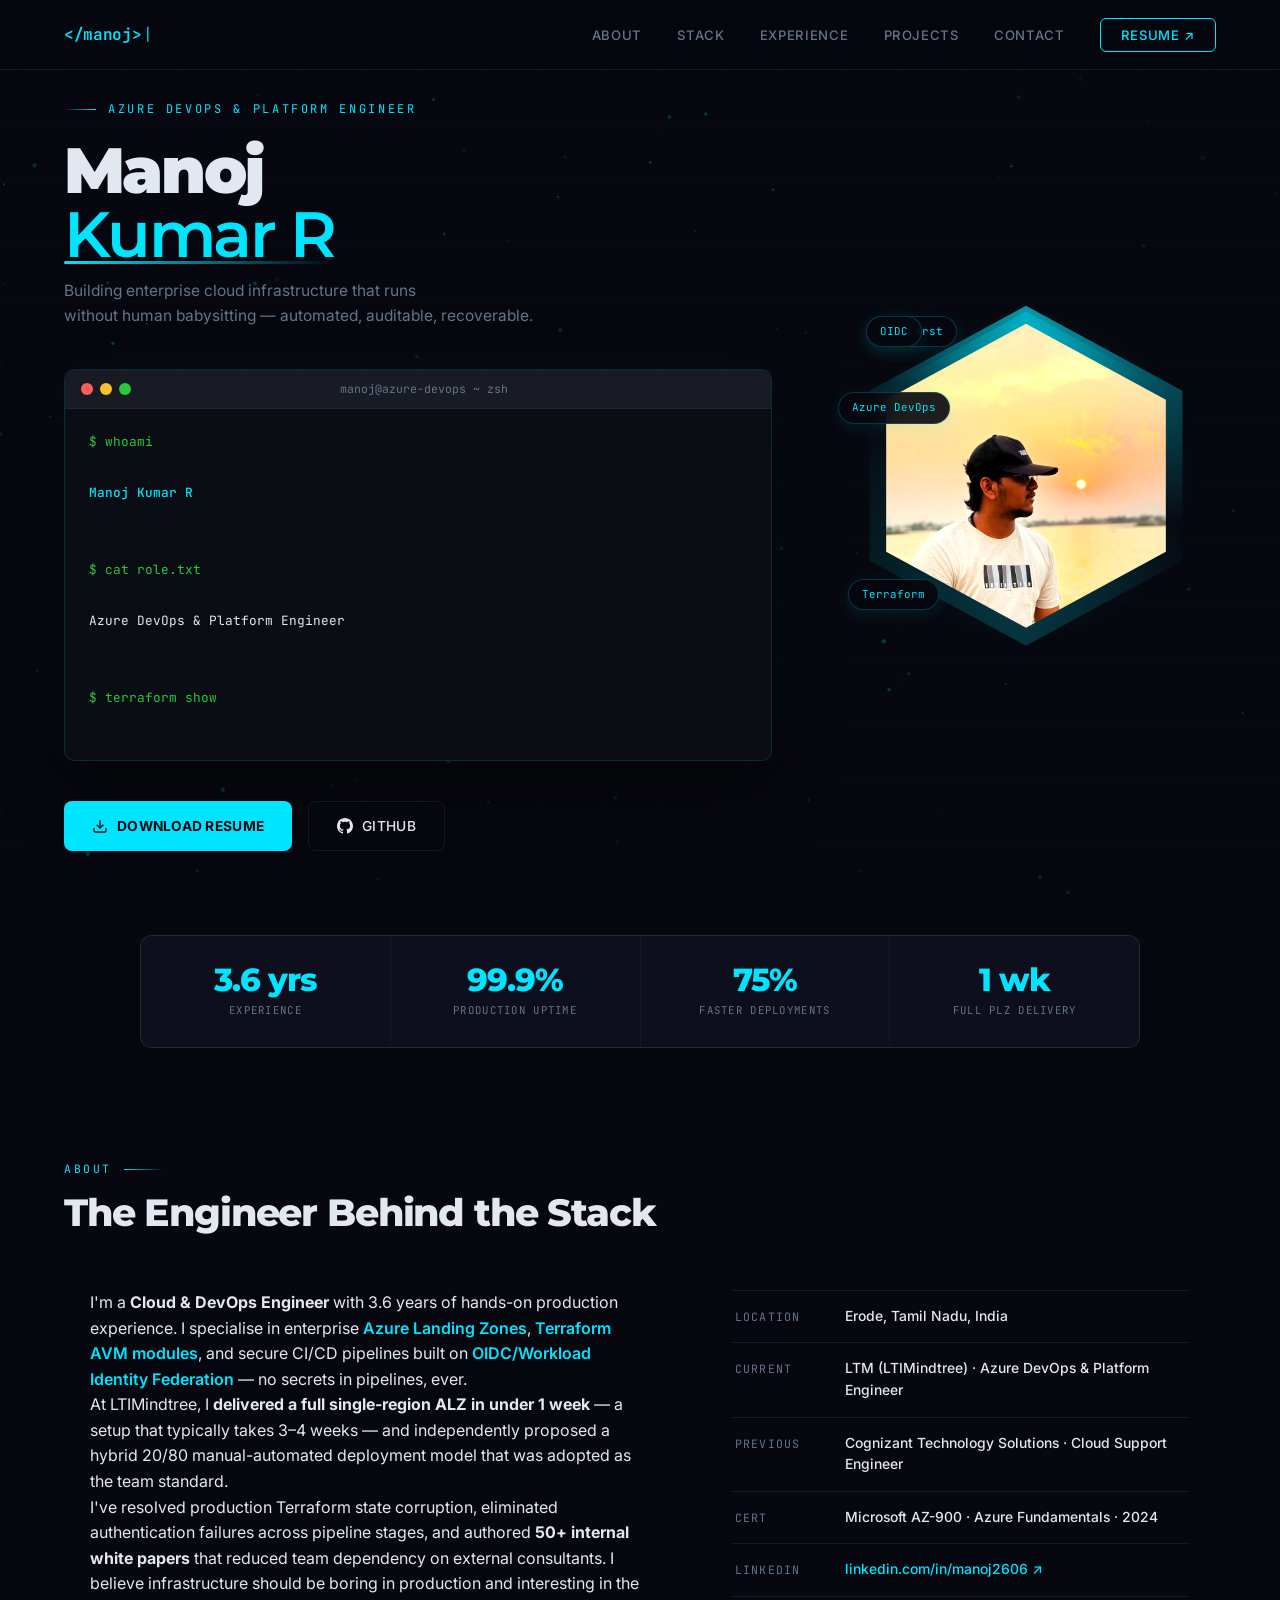
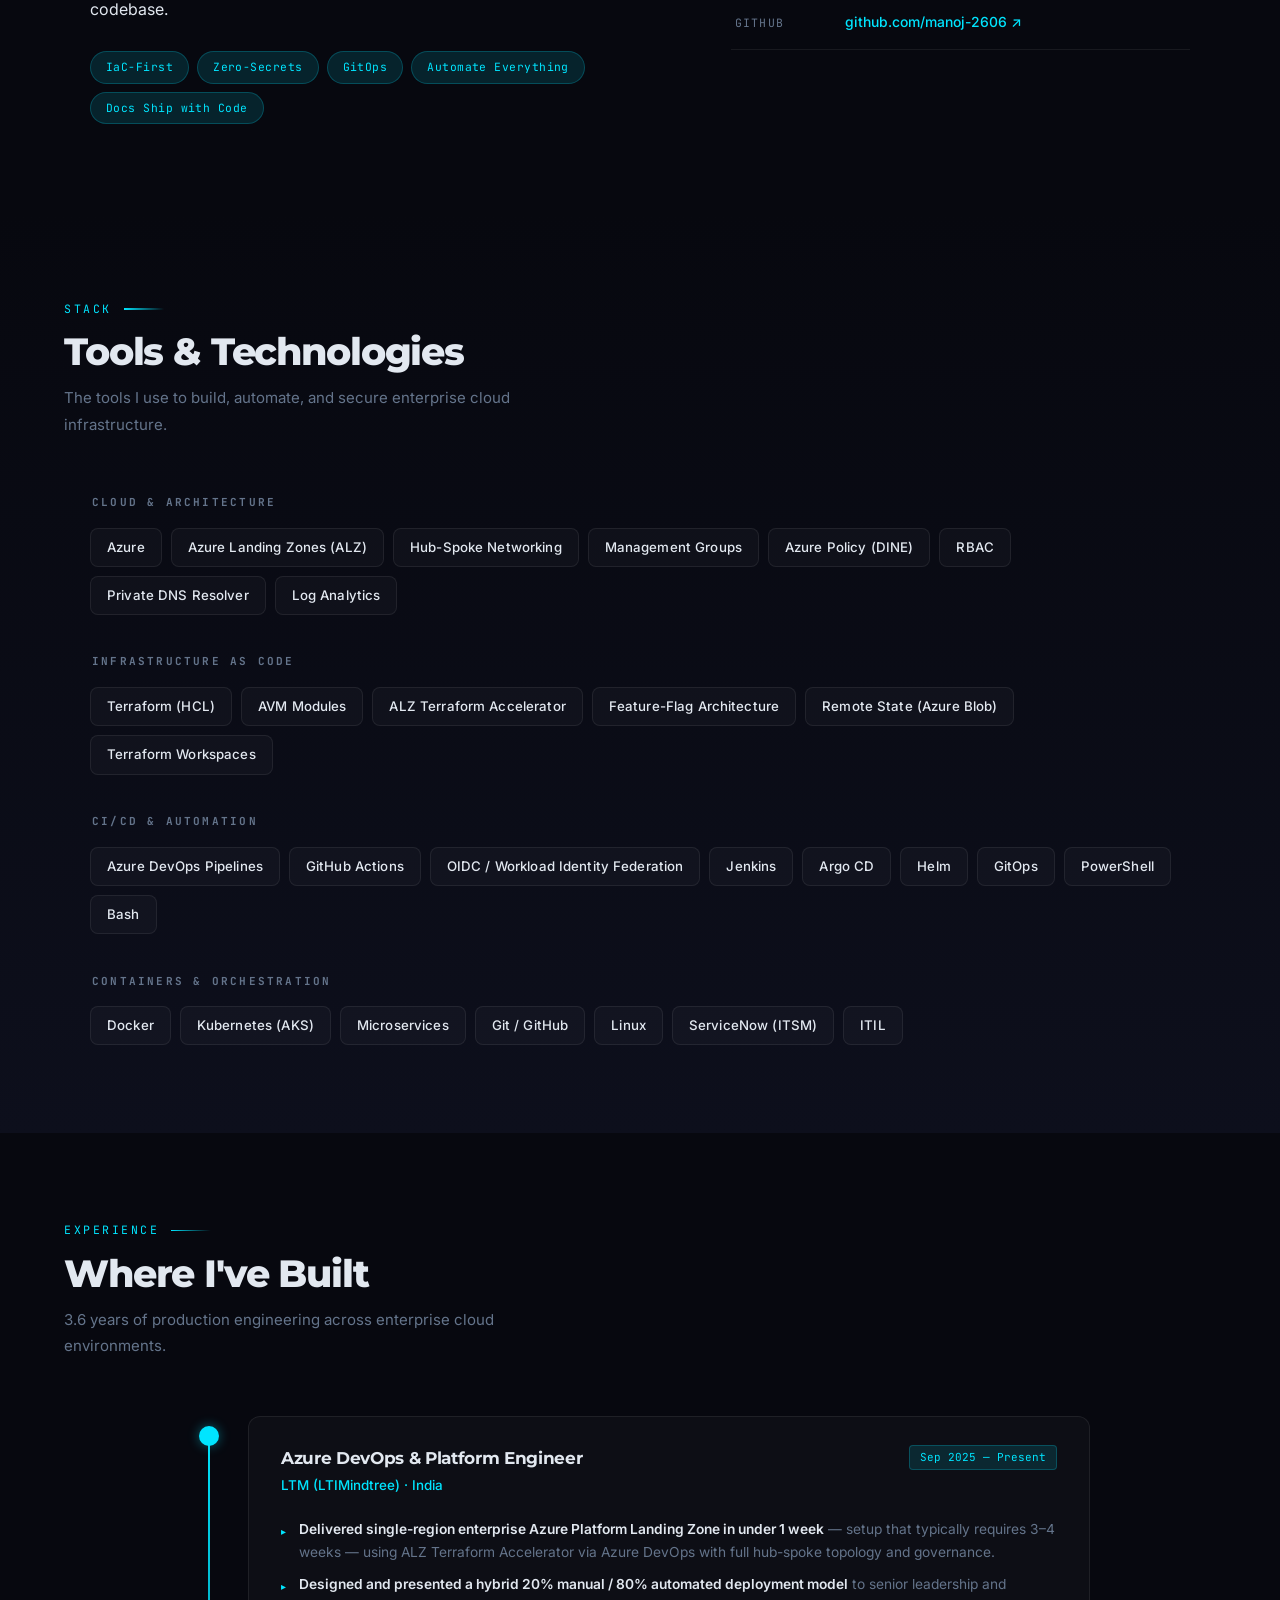
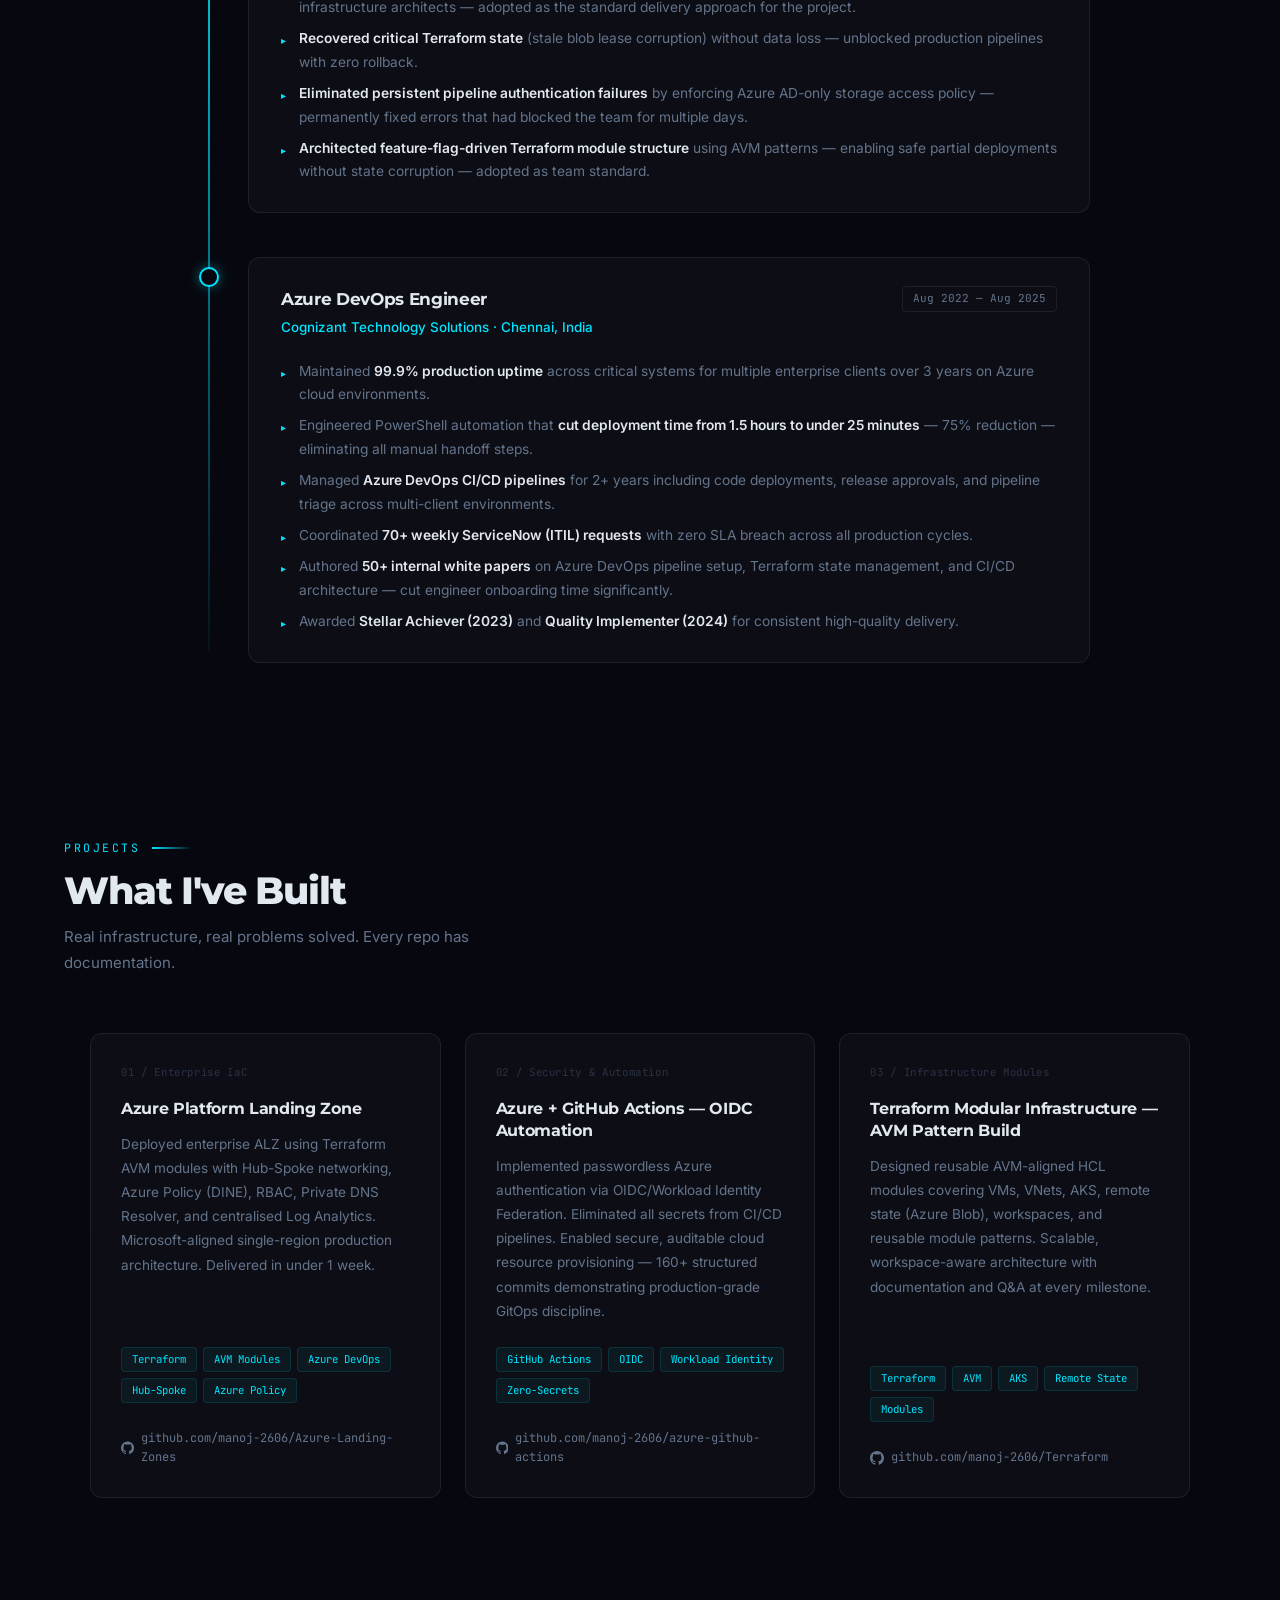
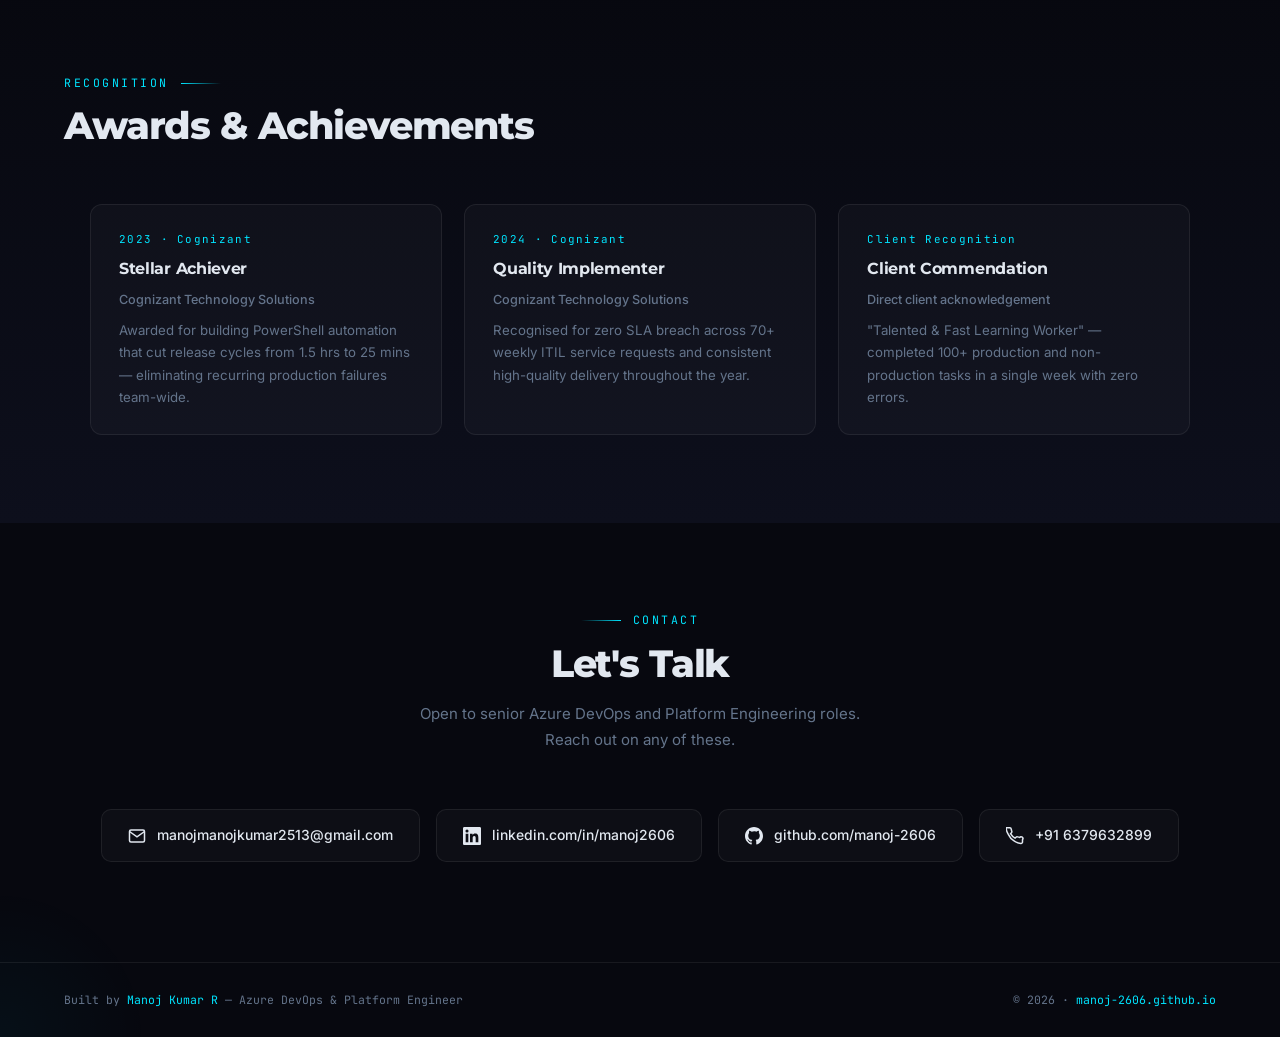
==== commit 0f643c41: "Update: Montserrat font, particle canvas, photo centered, animations" ====
--- a/index.html
+++ b/index.html
@@ -5,18 +5,21 @@
   <meta charset="UTF-8">
   <meta name="viewport" content="width=device-width, initial-scale=1.0">
   <meta name="description"
-    content="Manoj Kumar R — Azure DevOps & Platform Engineer. Enterprise Azure Landing Zones, Terraform, OIDC. Based in India.">
+    content="Manoj Kumar R — Azure DevOps & Platform Engineer. Enterprise Azure Landing Zones, Terraform, OIDC.">
   <meta property="og:title" content="Manoj Kumar R — Azure DevOps & Platform Engineer">
   <meta property="og:description"
     content="Building enterprise cloud infrastructure with Azure, Terraform, and zero-secrets pipelines.">
-  <meta property="og:image" content="assets/images/profile.jpg">
+  <meta property="og:image" content="assets/images/og-image.jpg">
+  <link rel="icon"
+    href="data:image/svg+xml,<svg xmlns='http://www.w3.org/2000/svg' viewBox='0 0 100 100'><text y='.9em' font-size='90'>⚡</text></svg>">
   <title>Manoj Kumar R — Azure DevOps &amp; Platform Engineer</title>
   <link rel="stylesheet" href="assets/css/style.css">
-  <link rel="icon"
-    href="data:image/svg+xml,<svg xmlns='http://www.w3.org/2000/svg' viewBox='0 0 100 100'><text y='.9em' font-size='90'>⚡</text></svg>">
 </head>
 
 <body>
+
+  <!-- Particle canvas -->
+  <canvas id="particle-canvas"></canvas>
 
   <!-- ══ NAVBAR ══════════════════════════════════════════════ -->
   <nav>
@@ -35,11 +38,10 @@
   <section id="hero">
     <div class="hero-grid">
 
-      <!-- Left -->
       <div class="hero-left">
         <p class="hero-eyebrow">Azure DevOps &amp; Platform Engineer</p>
         <h1 class="hero-name">
-          Manoj<br>
+          <span class="white">Manoj</span><br>
           <span class="accent">Kumar R</span>
         </h1>
         <p class="hero-role">
@@ -47,7 +49,6 @@
           without human babysitting — automated, auditable, recoverable.
         </p>
 
-        <!-- Terminal -->
         <div class="terminal">
           <div class="terminal-bar">
             <span class="t-dot red"></span>
@@ -77,11 +78,11 @@
         </div>
       </div>
 
-      <!-- Right: photo -->
       <div class="hero-photo-wrap">
         <div class="hex-outer">
           <div class="hex-glow"></div>
           <div class="hex-spin"></div>
+          <div class="hex-spin-inner"></div>
           <img src="assets/images/profile.jpg" alt="Manoj Kumar R" class="hex-img">
           <span class="float-tag">Terraform</span>
           <span class="float-tag">Azure DevOps</span>
@@ -124,23 +125,16 @@
 
     <div class="about-grid">
       <div class="reveal reveal-d1">
-        <p>
-          I'm a <strong>Cloud &amp; DevOps Engineer</strong> with 3.6 years of hands-on production experience.
-          I specialise in enterprise <span class="accent">Azure Landing Zones</span>,
-          <span class="accent">Terraform AVM modules</span>, and secure CI/CD pipelines built on
-          <span class="accent">OIDC/Workload Identity Federation</span> — no secrets in pipelines, ever.
-        </p>
-        <p>
-          At LTIMindtree, I <strong>delivered a full single-region ALZ in under 1 week</strong> — a setup that
-          typically takes 3–4 weeks — and independently proposed a hybrid 20/80 manual-automated
-          deployment model that was adopted as the team standard.
-        </p>
-        <p>
-          I've resolved production Terraform state corruption, eliminated authentication failures across
-          pipeline stages, and authored <strong>50+ internal white papers</strong> that reduced team
-          dependency on external consultants. I believe infrastructure should be boring in production
-          and interesting in the codebase.
-        </p>
+        <p>I'm a <strong>Cloud &amp; DevOps Engineer</strong> with 3.6 years of hands-on production experience. I
+          specialise in enterprise <span class="accent">Azure Landing Zones</span>, <span class="accent">Terraform AVM
+            modules</span>, and secure CI/CD pipelines built on <span class="accent">OIDC/Workload Identity
+            Federation</span> — no secrets in pipelines, ever.</p>
+        <p>At LTIMindtree, I <strong>delivered a full single-region ALZ in under 1 week</strong> — a setup that
+          typically takes 3–4 weeks — and independently proposed a hybrid 20/80 manual-automated deployment model that
+          was adopted as the team standard.</p>
+        <p>I've resolved production Terraform state corruption, eliminated authentication failures across pipeline
+          stages, and authored <strong>50+ internal white papers</strong> that reduced team dependency on external
+          consultants. I believe infrastructure should be boring in production and interesting in the codebase.</p>
         <div class="about-badges">
           <span class="badge">IaC-First</span>
           <span class="badge">Zero-Secrets</span>
@@ -152,32 +146,18 @@
 
       <div class="reveal reveal-d2">
         <div class="info-table">
-          <div class="info-row">
-            <span class="info-key">Location</span>
-            <span class="info-val">Erode, Tamil Nadu, India</span>
-          </div>
-          <div class="info-row">
-            <span class="info-key">Current</span>
-            <span class="info-val">LTM (LTIMindtree) · Azure DevOps &amp; Platform Engineer</span>
-          </div>
-          <div class="info-row">
-            <span class="info-key">Previous</span>
-            <span class="info-val">Cognizant Technology Solutions · Cloud Support Engineer</span>
-          </div>
-          <div class="info-row">
-            <span class="info-key">Cert</span>
-            <span class="info-val">Microsoft AZ-900 · Azure Fundamentals · 2024</span>
-          </div>
-          <div class="info-row">
-            <span class="info-key">LinkedIn</span>
-            <span class="info-val"><a href="https://linkedin.com/in/manoj2606" target="_blank">linkedin.com/in/manoj2606
-                ↗</a></span>
-          </div>
-          <div class="info-row">
-            <span class="info-key">GitHub</span>
-            <span class="info-val"><a href="https://github.com/manoj-2606" target="_blank">github.com/manoj-2606
-                ↗</a></span>
-          </div>
+          <div class="info-row"><span class="info-key">Location</span><span class="info-val">Erode, Tamil Nadu,
+              India</span></div>
+          <div class="info-row"><span class="info-key">Current</span><span class="info-val">LTM (LTIMindtree) · Azure
+              DevOps &amp; Platform Engineer</span></div>
+          <div class="info-row"><span class="info-key">Previous</span><span class="info-val">Cognizant Technology
+              Solutions · Cloud Support Engineer</span></div>
+          <div class="info-row"><span class="info-key">Cert</span><span class="info-val">Microsoft AZ-900 · Azure
+              Fundamentals · 2024</span></div>
+          <div class="info-row"><span class="info-key">LinkedIn</span><span class="info-val"><a
+                href="https://linkedin.com/in/manoj2606" target="_blank">linkedin.com/in/manoj2606 ↗</a></span></div>
+          <div class="info-row"><span class="info-key">GitHub</span><span class="info-val"><a
+                href="https://github.com/manoj-2606" target="_blank">github.com/manoj-2606 ↗</a></span></div>
         </div>
       </div>
     </div>
@@ -195,54 +175,35 @@
       <div class="stack-group reveal reveal-d1">
         <h4>Cloud &amp; Architecture</h4>
         <div class="tag-row">
-          <span class="s-tag">Azure</span>
-          <span class="s-tag">Azure Landing Zones (ALZ)</span>
-          <span class="s-tag">Hub-Spoke Networking</span>
-          <span class="s-tag">Management Groups</span>
-          <span class="s-tag">Azure Policy (DINE)</span>
-          <span class="s-tag">RBAC</span>
-          <span class="s-tag">Private DNS Resolver</span>
-          <span class="s-tag">Log Analytics</span>
-        </div>
-      </div>
-
+          <span class="s-tag">Azure</span><span class="s-tag">Azure Landing Zones (ALZ)</span><span
+            class="s-tag">Hub-Spoke Networking</span><span class="s-tag">Management Groups</span><span
+            class="s-tag">Azure Policy (DINE)</span><span class="s-tag">RBAC</span><span class="s-tag">Private DNS
+            Resolver</span><span class="s-tag">Log Analytics</span>
+        </div>
+      </div>
       <div class="stack-group reveal reveal-d2">
         <h4>Infrastructure as Code</h4>
         <div class="tag-row">
-          <span class="s-tag">Terraform (HCL)</span>
-          <span class="s-tag">AVM Modules</span>
-          <span class="s-tag">ALZ Terraform Accelerator</span>
-          <span class="s-tag">Feature-Flag Architecture</span>
-          <span class="s-tag">Remote State (Azure Blob)</span>
-          <span class="s-tag">Terraform Workspaces</span>
-        </div>
-      </div>
-
+          <span class="s-tag">Terraform (HCL)</span><span class="s-tag">AVM Modules</span><span class="s-tag">ALZ
+            Terraform Accelerator</span><span class="s-tag">Feature-Flag Architecture</span><span class="s-tag">Remote
+            State (Azure Blob)</span><span class="s-tag">Terraform Workspaces</span>
+        </div>
+      </div>
       <div class="stack-group reveal reveal-d3">
         <h4>CI/CD &amp; Automation</h4>
         <div class="tag-row">
-          <span class="s-tag">Azure DevOps Pipelines</span>
-          <span class="s-tag">GitHub Actions</span>
-          <span class="s-tag">OIDC / Workload Identity Federation</span>
-          <span class="s-tag">Jenkins</span>
-          <span class="s-tag">Argo CD</span>
-          <span class="s-tag">Helm</span>
-          <span class="s-tag">GitOps</span>
-          <span class="s-tag">PowerShell</span>
-          <span class="s-tag">Bash</span>
-        </div>
-      </div>
-
+          <span class="s-tag">Azure DevOps Pipelines</span><span class="s-tag">GitHub Actions</span><span
+            class="s-tag">OIDC / Workload Identity Federation</span><span class="s-tag">Jenkins</span><span
+            class="s-tag">Argo CD</span><span class="s-tag">Helm</span><span class="s-tag">GitOps</span><span
+            class="s-tag">PowerShell</span><span class="s-tag">Bash</span>
+        </div>
+      </div>
       <div class="stack-group reveal reveal-d4">
         <h4>Containers &amp; Orchestration</h4>
         <div class="tag-row">
-          <span class="s-tag">Docker</span>
-          <span class="s-tag">Kubernetes (AKS)</span>
-          <span class="s-tag">Microservices</span>
-          <span class="s-tag">Git / GitHub</span>
-          <span class="s-tag">Linux</span>
-          <span class="s-tag">ServiceNow (ITSM)</span>
-          <span class="s-tag">ITIL</span>
+          <span class="s-tag">Docker</span><span class="s-tag">Kubernetes (AKS)</span><span
+            class="s-tag">Microservices</span><span class="s-tag">Git / GitHub</span><span
+            class="s-tag">Linux</span><span class="s-tag">ServiceNow (ITSM)</span><span class="s-tag">ITIL</span>
         </div>
       </div>
     </div>
@@ -257,8 +218,6 @@
     </div>
 
     <div class="timeline-wrap">
-
-      <!-- LTM -->
       <div class="tl-item reveal reveal-d1">
         <div class="tl-dot active"></div>
         <div class="tl-card">
@@ -283,7 +242,6 @@
         </div>
       </div>
 
-      <!-- Cognizant -->
       <div class="tl-item reveal reveal-d2">
         <div class="tl-dot"></div>
         <div class="tl-card">
@@ -308,7 +266,6 @@
           </ul>
         </div>
       </div>
-
     </div>
   </section>
 
@@ -321,23 +278,14 @@
     </div>
 
     <div class="projects-grid">
-
-      <!-- P1 -->
       <div class="proj-card reveal reveal-d1">
         <p class="proj-idx">01 / Enterprise IaC</p>
         <h3 class="proj-name">Azure Platform Landing Zone</h3>
-        <p class="proj-desc">
-          Deployed enterprise ALZ using Terraform AVM modules with Hub-Spoke networking,
-          Azure Policy (DINE), RBAC, Private DNS Resolver, and centralised Log Analytics.
-          Microsoft-aligned single-region production architecture with full management group hierarchy.
-          Delivered in under 1 week.
-        </p>
-        <div class="proj-tags">
-          <span class="p-tag">Terraform</span>
-          <span class="p-tag">AVM Modules</span>
-          <span class="p-tag">Azure DevOps</span>
-          <span class="p-tag">Hub-Spoke</span>
-          <span class="p-tag">Azure Policy</span>
+        <p class="proj-desc">Deployed enterprise ALZ using Terraform AVM modules with Hub-Spoke networking, Azure Policy
+          (DINE), RBAC, Private DNS Resolver, and centralised Log Analytics. Microsoft-aligned single-region production
+          architecture. Delivered in under 1 week.</p>
+        <div class="proj-tags"><span class="p-tag">Terraform</span><span class="p-tag">AVM Modules</span><span
+            class="p-tag">Azure DevOps</span><span class="p-tag">Hub-Spoke</span><span class="p-tag">Azure Policy</span>
         </div>
         <a href="https://github.com/manoj-2606/Azure-Landing-Zones" target="_blank" class="proj-link">
           <svg width="14" height="14" fill="currentColor" viewBox="0 0 24 24">
@@ -348,22 +296,14 @@
         </a>
       </div>
 
-      <!-- P2 -->
       <div class="proj-card reveal reveal-d2">
         <p class="proj-idx">02 / Security &amp; Automation</p>
         <h3 class="proj-name">Azure + GitHub Actions — OIDC Automation</h3>
-        <p class="proj-desc">
-          Implemented passwordless Azure authentication via OIDC/Workload Identity Federation.
-          Eliminated all secrets from CI/CD pipelines. Enabled secure, auditable cloud resource
-          provisioning with version control — 160+ structured commits demonstrating
-          production-grade GitOps discipline.
-        </p>
-        <div class="proj-tags">
-          <span class="p-tag">GitHub Actions</span>
-          <span class="p-tag">OIDC</span>
-          <span class="p-tag">Workload Identity</span>
-          <span class="p-tag">Zero-Secrets</span>
-        </div>
+        <p class="proj-desc">Implemented passwordless Azure authentication via OIDC/Workload Identity Federation.
+          Eliminated all secrets from CI/CD pipelines. Enabled secure, auditable cloud resource provisioning — 160+
+          structured commits demonstrating production-grade GitOps discipline.</p>
+        <div class="proj-tags"><span class="p-tag">GitHub Actions</span><span class="p-tag">OIDC</span><span
+            class="p-tag">Workload Identity</span><span class="p-tag">Zero-Secrets</span></div>
         <a href="https://github.com/manoj-2606/azure-github-actions" target="_blank" class="proj-link">
           <svg width="14" height="14" fill="currentColor" viewBox="0 0 24 24">
             <path
@@ -373,23 +313,14 @@
         </a>
       </div>
 
-      <!-- P3 -->
       <div class="proj-card reveal reveal-d3">
         <p class="proj-idx">03 / Infrastructure Modules</p>
         <h3 class="proj-name">Terraform Modular Infrastructure — AVM Pattern Build</h3>
-        <p class="proj-desc">
-          Designed reusable AVM-aligned HCL modules covering VMs, VNets, AKS, remote state
-          (Azure Blob), workspaces, and reusable module patterns. Scalable, workspace-aware,
-          production-pattern architecture with architecture documentation and interview Q&amp;A
-          at every milestone.
-        </p>
-        <div class="proj-tags">
-          <span class="p-tag">Terraform</span>
-          <span class="p-tag">AVM</span>
-          <span class="p-tag">AKS</span>
-          <span class="p-tag">Remote State</span>
-          <span class="p-tag">Modules</span>
-        </div>
+        <p class="proj-desc">Designed reusable AVM-aligned HCL modules covering VMs, VNets, AKS, remote state (Azure
+          Blob), workspaces, and reusable module patterns. Scalable, workspace-aware architecture with documentation and
+          Q&amp;A at every milestone.</p>
+        <div class="proj-tags"><span class="p-tag">Terraform</span><span class="p-tag">AVM</span><span
+            class="p-tag">AKS</span><span class="p-tag">Remote State</span><span class="p-tag">Modules</span></div>
         <a href="https://github.com/manoj-2606/Terraform" target="_blank" class="proj-link">
           <svg width="14" height="14" fill="currentColor" viewBox="0 0 24 24">
             <path
@@ -398,7 +329,6 @@
           github.com/manoj-2606/Terraform
         </a>
       </div>
-
     </div>
   </section>
 
@@ -408,9 +338,7 @@
       <p class="section-eyebrow">Recognition</p>
       <h2 class="section-title">Awards &amp; Achievements</h2>
     </div>
-
     <div class="awards-grid">
-
       <div class="award-card reveal reveal-d1">
         <p class="award-yr">2023 · Cognizant</p>
         <h3 class="award-title">Stellar Achiever</h3>
@@ -418,7 +346,6 @@
         <p class="award-desc">Awarded for building PowerShell automation that cut release cycles from 1.5 hrs to 25 mins
           — eliminating recurring production failures team-wide.</p>
       </div>
-
       <div class="award-card reveal reveal-d2">
         <p class="award-yr">2024 · Cognizant</p>
         <h3 class="award-title">Quality Implementer</h3>
@@ -426,15 +353,13 @@
         <p class="award-desc">Recognised for zero SLA breach across 70+ weekly ITIL service requests and consistent
           high-quality delivery throughout the year.</p>
       </div>
-
       <div class="award-card reveal reveal-d3">
         <p class="award-yr">Client Recognition</p>
         <h3 class="award-title">Client Commendation</h3>
         <p class="award-by">Direct client acknowledgement</p>
-        <p class="award-desc">"Talented &amp; Fast Learning Worker" — commended for completing 100+ production and
-          non-production tasks in a single week with zero errors.</p>
-      </div>
-
+        <p class="award-desc">"Talented &amp; Fast Learning Worker" — completed 100+ production and non-production tasks
+          in a single week with zero errors.</p>
+      </div>
     </div>
   </section>
 
@@ -443,12 +368,9 @@
     <div class="section-header">
       <p class="section-eyebrow reveal">Contact</p>
       <h2 class="section-title reveal reveal-d1">Let's Talk</h2>
-      <p class="section-sub reveal reveal-d2">
-        Open to senior Azure DevOps and Platform Engineering roles.<br>
-        Reach out on any of these.
-      </p>
-    </div>
-
+      <p class="section-sub reveal reveal-d2">Open to senior Azure DevOps and Platform Engineering roles.<br>Reach out
+        on any of these.</p>
+    </div>
     <div class="contact-row reveal reveal-d3">
       <a href="https://mail.google.com/mail/?view=cm&fs=1&to=manojmanojkumar2513@gmail.com" target="_blank"
         class="c-link">
--- a/assets/css/style.css
+++ b/assets/css/style.css
@@ -1,11 +1,5 @@
-/* ============================================
-   PORTFOLIO — MANOJ KUMAR R
-   Azure DevOps & Platform Engineer
-   ============================================ */
-
-@import url('https://fonts.googleapis.com/css2?family=Syne:wght@400;500;600;700;800&family=JetBrains+Mono:wght@300;400;500;600&family=DM+Sans:ital,opsz,wght@0,9..40,300;0,9..40,400;0,9..40,500;0,9..40,600;1,9..40,400&display=swap');
-
-/* ── VARIABLES ──────────────────────────── */
+@import url('https://fonts.googleapis.com/css2?family=Montserrat:wght@400;500;600;700;800;900&family=Inter:wght@300;400;500;600&family=JetBrains+Mono:wght@300;400;500;600&display=swap');
+
 :root {
     --bg: #07080f;
     --bg-2: #0d0f1c;
@@ -16,28 +10,28 @@
     --text: #e2e8f0;
     --text-muted: #64748b;
     --text-dim: #2a3245;
-    --card: rgba(255, 255, 255, 0.025);
-    --card-hover: rgba(255, 255, 255, 0.05);
+    --card: rgba(255, 255, 255, 0.028);
+    --card-hover: rgba(255, 255, 255, 0.055);
     --border: rgba(255, 255, 255, 0.07);
-    --font-display: 'Syne', sans-serif;
-    --font-body: 'DM Sans', sans-serif;
+    --font-display: 'Montserrat', sans-serif;
+    --font-body: 'Inter', sans-serif;
     --font-mono: 'JetBrains Mono', monospace;
     --radius: 12px;
     --ease: cubic-bezier(0.4, 0, 0.2, 1);
-}
-
-/* ── RESET ──────────────────────────────── */
+    --spring: cubic-bezier(0.34, 1.56, 0.64, 1);
+}
+
 *,
 *::before,
 *::after {
     box-sizing: border-box;
     margin: 0;
-    padding: 0;
+    padding: 0
 }
 
 html {
     scroll-behavior: smooth;
-    scroll-padding-top: 76px;
+    scroll-padding-top: 76px
 }
 
 body {
@@ -46,41 +40,48 @@
     font-family: var(--font-body);
     font-size: 16px;
     line-height: 1.6;
-    overflow-x: hidden;
+    overflow-x: hidden
 }
 
 ::-webkit-scrollbar {
-    width: 3px;
+    width: 3px
 }
 
 ::-webkit-scrollbar-track {
-    background: var(--bg);
+    background: var(--bg)
 }
 
 ::-webkit-scrollbar-thumb {
     background: var(--cyan);
-    border-radius: 2px;
+    border-radius: 2px
 }
 
 ::selection {
     background: var(--cyan);
-    color: var(--bg);
-}
-
-/* ── BACKGROUND GRID ────────────────────── */
-body::before {
-    content: '';
+    color: var(--bg)
+}
+
+/* PARTICLE CANVAS */
+#particle-canvas {
     position: fixed;
     inset: 0;
-    background-image:
-        linear-gradient(rgba(0, 229, 255, 0.025) 1px, transparent 1px),
-        linear-gradient(90deg, rgba(0, 229, 255, 0.025) 1px, transparent 1px);
-    background-size: 52px 52px;
+    z-index: 0;
     pointer-events: none;
-    z-index: 0;
-}
-
-/* ── NAVBAR ─────────────────────────────── */
+    opacity: 0.5
+}
+
+/* GRID */
+body::before {
+    content: '';
+    position: fixed;
+    inset: 0;
+    background-image: linear-gradient(rgba(0, 229, 255, 0.018) 1px, transparent 1px), linear-gradient(90deg, rgba(0, 229, 255, 0.018) 1px, transparent 1px);
+    background-size: 60px 60px;
+    pointer-events: none;
+    z-index: 0
+}
+
+/* NAV */
 nav {
     position: fixed;
     top: 0;
@@ -92,10 +93,10 @@
     display: flex;
     align-items: center;
     justify-content: space-between;
-    background: rgba(7, 8, 15, 0.88);
-    backdrop-filter: blur(24px);
-    -webkit-backdrop-filter: blur(24px);
-    border-bottom: 1px solid var(--border);
+    background: rgba(7, 8, 15, 0.85);
+    backdrop-filter: blur(28px);
+    -webkit-backdrop-filter: blur(28px);
+    border-bottom: 1px solid var(--border)
 }
 
 .nav-logo {
@@ -104,24 +105,33 @@
     color: var(--cyan);
     text-decoration: none;
     font-weight: 600;
-    letter-spacing: -0.02em;
+    letter-spacing: -0.02em
+}
+
+.nav-logo::after {
+    content: '|';
+    animation: blink 1.1s step-end infinite;
+    color: var(--cyan);
+    margin-left: 2px;
+    font-weight: 300
 }
 
 .nav-links {
     display: flex;
     align-items: center;
-    gap: 2rem;
-    list-style: none;
+    gap: 2.2rem;
+    list-style: none
 }
 
 .nav-links a {
     color: var(--text-muted);
     text-decoration: none;
-    font-size: 0.86rem;
+    font-size: 0.82rem;
     font-weight: 500;
-    letter-spacing: 0.02em;
+    letter-spacing: 0.05em;
+    text-transform: uppercase;
     transition: color 0.25s var(--ease);
-    position: relative;
+    position: relative
 }
 
 .nav-links a::after {
@@ -130,38 +140,40 @@
     bottom: -5px;
     left: 0;
     width: 0;
-    height: 1px;
+    height: 1.5px;
     background: var(--cyan);
-    transition: width 0.3s var(--ease);
+    transition: width 0.3s var(--ease)
 }
 
 .nav-links a:hover,
 .nav-links a.active {
-    color: var(--cyan);
+    color: var(--cyan)
 }
 
 .nav-links a:hover::after,
 .nav-links a.active::after {
-    width: 100%;
+    width: 100%
 }
 
 .nav-cta {
-    padding: 7px 18px !important;
-    border: 1px solid var(--cyan) !important;
+    padding: 8px 20px !important;
+    border: 1.5px solid var(--cyan) !important;
     border-radius: 6px;
-    transition: all 0.25s var(--ease) !important;
+    color: var(--cyan) !important;
+    transition: all 0.25s var(--ease) !important
 }
 
 .nav-cta:hover {
-    background: var(--cyan-glow) !important;
-    box-shadow: 0 0 18px var(--cyan-glow);
+    background: var(--cyan) !important;
+    color: var(--bg) !important;
+    box-shadow: 0 0 24px rgba(0, 229, 255, 0.35) !important
 }
 
 .nav-cta::after {
-    display: none !important;
-}
-
-/* ── HERO ───────────────────────────────── */
+    display: none !important
+}
+
+/* HERO */
 #hero {
     min-height: 100vh;
     display: flex;
@@ -169,19 +181,7 @@
     padding: 100px 5% 60px;
     position: relative;
     overflow: hidden;
-}
-
-/* Ambient glow */
-#hero::after {
-    content: '';
-    position: absolute;
-    top: 15%;
-    right: 5%;
-    width: 400px;
-    height: 400px;
-    background: radial-gradient(circle, rgba(0, 229, 255, 0.07) 0%, transparent 65%);
-    pointer-events: none;
-    animation: pulse-glow 5s ease-in-out infinite;
+    z-index: 1
 }
 
 .hero-grid {
@@ -193,130 +193,162 @@
     max-width: 1200px;
     margin: 0 auto;
     position: relative;
-    z-index: 1;
+    z-index: 1
 }
 
 .hero-eyebrow {
     font-family: var(--font-mono);
-    font-size: 0.78rem;
-    color: var(--cyan);
-    letter-spacing: 0.2em;
+    font-size: 0.75rem;
+    color: var(--cyan);
+    letter-spacing: 0.22em;
     text-transform: uppercase;
-    margin-bottom: 1.1rem;
+    margin-bottom: 1.2rem;
     display: flex;
     align-items: center;
-    gap: 10px;
+    gap: 12px;
+    opacity: 0;
+    animation: fadeUp 0.7s var(--ease) 0.2s forwards
 }
 
 .hero-eyebrow::before {
     content: '';
-    width: 28px;
-    height: 1px;
-    background: var(--cyan);
-    flex-shrink: 0;
+    width: 32px;
+    height: 1.5px;
+    background: linear-gradient(90deg, transparent, var(--cyan));
+    flex-shrink: 0
 }
 
 .hero-name {
     font-family: var(--font-display);
-    font-size: clamp(2.6rem, 4.5vw, 4rem);
-    font-weight: 800;
-    line-height: 1.05;
-    letter-spacing: -0.03em;
-    margin-bottom: 0.6rem;
+    font-size: clamp(2.8rem, 5vw, 4.2rem);
+    font-weight: 900;
+    line-height: 1.0;
+    letter-spacing: -0.04em;
+    margin-bottom: 0.7rem;
+    opacity: 0;
+    animation: fadeUp 0.7s var(--ease) 0.35s forwards
 }
 
 .hero-name .accent {
     color: var(--cyan);
+    position: relative;
+    display: inline-block
+}
+
+.hero-name .accent::after {
+    content: '';
+    position: absolute;
+    bottom: 2px;
+    left: 0;
+    width: 100%;
+    height: 3px;
+    background: linear-gradient(90deg, var(--cyan), transparent);
+    border-radius: 2px;
+    animation: slideIn 1s var(--ease) 1.2s both
 }
 
 .hero-role {
-    font-size: 1.05rem;
+    font-size: 0.97rem;
     color: var(--text-muted);
     font-weight: 400;
     margin-bottom: 2.5rem;
-    line-height: 1.5;
-}
-
-/* Terminal */
+    line-height: 1.65;
+    opacity: 0;
+    animation: fadeUp 0.7s var(--ease) 0.5s forwards
+}
+
+/* TERMINAL */
 .terminal {
     background: #0b0d14;
     border-radius: 10px;
     border: 1px solid rgba(0, 229, 255, 0.14);
     overflow: hidden;
     margin-bottom: 2.5rem;
-    box-shadow:
-        0 24px 60px rgba(0, 0, 0, 0.55),
-        0 0 50px rgba(0, 229, 255, 0.04),
-        inset 0 1px 0 rgba(255, 255, 255, 0.04);
+    box-shadow: 0 24px 60px rgba(0, 0, 0, 0.55), 0 0 60px rgba(0, 229, 255, 0.04);
+    opacity: 0;
+    animation: fadeUp 0.7s var(--ease) 0.65s forwards;
+    position: relative
+}
+
+.terminal::after {
+    content: '';
+    position: absolute;
+    left: 0;
+    right: 0;
+    height: 2px;
+    background: linear-gradient(90deg, transparent, rgba(0, 229, 255, 0.15), transparent);
+    animation: scan 4s linear infinite;
+    pointer-events: none
 }
 
 .terminal-bar {
     background: #181a24;
-    padding: 9px 15px;
+    padding: 10px 16px;
     display: flex;
     align-items: center;
     gap: 7px;
-    border-bottom: 1px solid rgba(255, 255, 255, 0.05);
+    border-bottom: 1px solid rgba(255, 255, 255, 0.05)
 }
 
 .t-dot {
-    width: 11px;
-    height: 11px;
+    width: 12px;
+    height: 12px;
     border-radius: 50%;
-    flex-shrink: 0;
+    flex-shrink: 0
 }
 
 .t-dot.red {
-    background: #ff5f57;
+    background: #ff5f57
 }
 
 .t-dot.yellow {
-    background: #febc2e;
+    background: #febc2e
 }
 
 .t-dot.green {
-    background: #28c840;
+    background: #28c840
 }
 
 .terminal-title {
     font-family: var(--font-mono);
-    font-size: 0.7rem;
+    font-size: 0.72rem;
     color: var(--text-muted);
     flex: 1;
     text-align: center;
-    padding-right: 45px;
+    padding-right: 45px
 }
 
 .terminal-body {
-    padding: 20px 24px;
+    padding: 20px 24px 24px;
     font-family: var(--font-mono);
     font-size: 0.8rem;
     line-height: 2;
-    min-height: 230px;
+    min-height: 230px
 }
 
 .t-line {
-    display: block;
+    display: block
 }
 
 .t-prompt {
-    color: #28c840;
+    color: #28c840
 }
 
 .t-key {
     color: var(--cyan);
+    font-weight: 500
 }
 
 .t-val {
-    color: var(--text);
+    color: var(--text)
 }
 
 .t-dim {
-    color: var(--text-muted);
+    color: var(--text-muted)
 }
 
 .t-check {
-    color: #28c840;
+    color: #28c840
 }
 
 .t-cursor {
@@ -326,89 +358,98 @@
     background: var(--cyan);
     vertical-align: text-bottom;
     animation: blink 1s step-end infinite;
-}
-
-/* Hero CTAs */
+    box-shadow: 0 0 8px var(--cyan)
+}
+
+/* BUTTONS */
 .hero-ctas {
     display: flex;
     gap: 1rem;
     flex-wrap: wrap;
+    opacity: 0;
+    animation: fadeUp 0.7s var(--ease) 0.8s forwards
 }
 
 .btn-primary {
-    padding: 12px 26px;
+    padding: 13px 28px;
     background: var(--cyan);
     color: var(--bg);
     border: none;
     border-radius: 8px;
     font-family: var(--font-body);
-    font-size: 0.88rem;
+    font-size: 0.86rem;
     font-weight: 700;
     text-decoration: none;
     cursor: pointer;
-    transition: all 0.25s var(--ease);
+    transition: all 0.28s var(--spring);
     display: inline-flex;
     align-items: center;
-    gap: 8px;
-    letter-spacing: 0.01em;
+    gap: 9px;
+    letter-spacing: 0.02em;
+    text-transform: uppercase
 }
 
 .btn-primary:hover {
     background: #33ecff;
-    box-shadow: 0 8px 32px rgba(0, 229, 255, 0.4);
-    transform: translateY(-2px);
+    box-shadow: 0 8px 36px rgba(0, 229, 255, 0.5);
+    transform: translateY(-3px)
 }
 
 .btn-ghost {
-    padding: 12px 26px;
+    padding: 13px 28px;
     background: transparent;
     color: var(--text);
-    border: 1px solid var(--border);
+    border: 1.5px solid var(--border);
     border-radius: 8px;
     font-family: var(--font-body);
-    font-size: 0.88rem;
+    font-size: 0.86rem;
     font-weight: 500;
     text-decoration: none;
     cursor: pointer;
-    transition: all 0.25s var(--ease);
+    transition: all 0.28s var(--spring);
     display: inline-flex;
     align-items: center;
-    gap: 8px;
+    gap: 9px;
+    text-transform: uppercase;
+    letter-spacing: 0.02em
 }
 
 .btn-ghost:hover {
     border-color: var(--cyan);
     color: var(--cyan);
-    transform: translateY(-2px);
-}
-
-/* Photo hexagon */
+    transform: translateY(-3px);
+    box-shadow: 0 4px 20px rgba(0, 229, 255, 0.1)
+}
+
+/* PHOTO */
 .hero-photo-wrap {
     display: flex;
     justify-content: center;
     align-items: center;
     position: relative;
+    opacity: 0;
+    animation: fadeIn 1s var(--ease) 0.9s forwards
 }
 
 .hex-outer {
     position: relative;
-    width: 300px;
-    height: 300px;
-    animation: float 6s ease-in-out infinite;
+    width: 320px;
+    height: 320px;
+    animation: float 7s ease-in-out infinite
 }
 
 .hex-glow {
     position: absolute;
-    inset: -20px;
-    background: radial-gradient(circle, rgba(0, 229, 255, 0.18) 0%, transparent 60%);
+    inset: -25px;
+    background: radial-gradient(circle, rgba(0, 229, 255, 0.16) 0%, transparent 65%);
     border-radius: 50%;
-    animation: pulse-glow 4s ease-in-out infinite;
+    animation: pulse-glow 4.5s ease-in-out infinite
 }
 
 .hex-spin {
     position: absolute;
-    inset: -8px;
-    animation: spin-slow 10s linear infinite;
+    inset: -10px;
+    animation: spin-slow 12s linear infinite
 }
 
 .hex-spin::before {
@@ -416,67 +457,82 @@
     position: absolute;
     inset: 0;
     clip-path: polygon(50% 0%, 96% 25%, 96% 75%, 50% 100%, 4% 75%, 4% 25%);
-    background: conic-gradient(from 0deg, var(--cyan) 0%, transparent 35%, var(--cyan) 50%, transparent 85%, var(--cyan) 100%);
-    opacity: 0.7;
-}
-
+    background: conic-gradient(from 0deg, var(--cyan) 0%, transparent 30%, rgba(0, 229, 255, 0.3) 50%, transparent 80%, var(--cyan) 100%);
+    opacity: 0.65
+}
+
+.hex-spin-inner {
+    position: absolute;
+    inset: -4px;
+    animation: spin-slow 8s linear infinite reverse;
+    opacity: 0.3
+}
+
+.hex-spin-inner::before {
+    content: '';
+    position: absolute;
+    inset: 0;
+    clip-path: polygon(50% 0%, 96% 25%, 96% 75%, 50% 100%, 4% 75%, 4% 25%);
+    background: conic-gradient(from 90deg, transparent 60%, var(--cyan) 75%, transparent 90%)
+}
+
+/* Photo: center top of face = object-position center 12% */
 .hex-img {
     position: absolute;
-    inset: 0;
-    width: 100%;
-    height: 100%;
+    inset: 8px;
+    width: calc(100% - 16px);
+    height: calc(100% - 16px);
     object-fit: cover;
-    object-position: top center;
+    object-position: center 12%;
     clip-path: polygon(50% 0%, 96% 25%, 96% 75%, 50% 100%, 4% 75%, 4% 25%);
     z-index: 1;
-    filter: brightness(1.05) saturate(1.1);
-}
-
-/* Floating tags */
+    filter: brightness(1.07) saturate(1.15) contrast(1.02)
+}
+
 .float-tag {
     position: absolute;
-    background: rgba(7, 8, 15, 0.85);
+    background: rgba(7, 8, 15, 0.9);
     border: 1px solid var(--cyan-border);
     border-radius: 20px;
-    padding: 5px 12px;
+    padding: 6px 13px;
     font-family: var(--font-mono);
     font-size: 0.68rem;
     color: var(--cyan);
     white-space: nowrap;
-    backdrop-filter: blur(10px);
+    backdrop-filter: blur(12px);
     z-index: 2;
-    animation: float 5s ease-in-out infinite;
+    box-shadow: 0 4px 16px rgba(0, 229, 255, 0.1)
 }
 
 .float-tag:nth-child(3) {
-    top: 2%;
-    right: -18px;
-    animation-delay: 0s;
+    top: 4%;
+    right: -16px;
+    animation: float 5.0s ease-in-out infinite 0.0s
 }
 
 .float-tag:nth-child(4) {
-    top: 42%;
-    right: -30px;
-    animation-delay: 1.5s;
+    top: 44%;
+    right: -28px;
+    animation: float 5.5s ease-in-out infinite 1.5s
 }
 
 .float-tag:nth-child(5) {
     bottom: 8%;
-    left: -20px;
-    animation-delay: 0.8s;
+    left: -18px;
+    animation: float 4.8s ease-in-out infinite 0.8s
 }
 
 .float-tag:nth-child(6) {
-    top: 22%;
-    left: -30px;
-    animation-delay: 2.2s;
-}
-
-/* ── STATS ──────────────────────────────── */
+    top: 24%;
+    left: -28px;
+    animation: float 6.0s ease-in-out infinite 2.2s
+}
+
+/* STATS */
 #stats {
-    padding: 30px 5%;
-    position: relative;
-    z-index: 1;
+    padding: 24px 5%;
+    position: relative;
+    z-index: 1
 }
 
 .stats-strip {
@@ -488,7 +544,7 @@
     max-width: 1000px;
     margin: 0 auto;
     background: var(--border);
-    gap: 1px;
+    gap: 1px
 }
 
 .stat-item {
@@ -496,10 +552,25 @@
     padding: 28px 20px;
     text-align: center;
     transition: background 0.3s var(--ease);
+    position: relative;
+    overflow: hidden
+}
+
+.stat-item::before {
+    content: '';
+    position: absolute;
+    inset: 0;
+    background: linear-gradient(135deg, rgba(0, 229, 255, 0.05), transparent);
+    opacity: 0;
+    transition: opacity 0.3s
 }
 
 .stat-item:hover {
-    background: var(--bg-3);
+    background: var(--bg-3)
+}
+
+.stat-item:hover::before {
+    opacity: 1
 }
 
 .stat-num {
@@ -509,177 +580,195 @@
     color: var(--cyan);
     line-height: 1;
     margin-bottom: 6px;
-    letter-spacing: -0.02em;
+    letter-spacing: -0.03em
 }
 
 .stat-label {
     font-family: var(--font-mono);
-    font-size: 0.68rem;
+    font-size: 0.67rem;
     color: var(--text-muted);
     text-transform: uppercase;
-    letter-spacing: 0.1em;
-}
-
-/* ── SECTIONS SHARED ────────────────────── */
+    letter-spacing: 0.12em
+}
+
+/* SECTIONS */
 section {
     padding: 88px 5%;
     position: relative;
-    z-index: 1;
+    z-index: 1
 }
 
 .section-header {
-    margin-bottom: 3.5rem;
+    margin-bottom: 3.5rem
 }
 
 .section-eyebrow {
     font-family: var(--font-mono);
-    font-size: 0.74rem;
+    font-size: 0.72rem;
     color: var(--cyan);
     text-transform: uppercase;
     letter-spacing: 0.22em;
     margin-bottom: 0.8rem;
     display: flex;
     align-items: center;
-    gap: 10px;
+    gap: 12px
 }
 
 .section-eyebrow::after {
     content: '';
-    height: 1px;
-    width: 36px;
-    background: var(--cyan);
+    height: 1.5px;
+    width: 40px;
+    background: linear-gradient(90deg, var(--cyan), transparent)
 }
 
 .section-title {
     font-family: var(--font-display);
-    font-size: clamp(1.7rem, 3vw, 2.4rem);
+    font-size: clamp(1.8rem, 3vw, 2.5rem);
     font-weight: 800;
     color: var(--text);
-    letter-spacing: -0.025em;
+    letter-spacing: -0.03em;
     margin-bottom: 0.75rem;
+    line-height: 1.1
 }
 
 .section-sub {
     color: var(--text-muted);
-    font-size: 0.95rem;
-    max-width: 480px;
-    line-height: 1.7;
-}
-
-/* Scroll reveal */
+    font-size: 0.94rem;
+    max-width: 500px;
+    line-height: 1.75
+}
+
+/* REVEAL */
 .reveal {
     opacity: 0;
-    transform: translateY(28px);
-    transition: opacity 0.65s var(--ease), transform 0.65s var(--ease);
+    transform: translateY(32px);
+    transition: opacity 0.7s var(--ease), transform 0.7s var(--ease)
 }
 
 .reveal.visible {
     opacity: 1;
-    transform: translateY(0);
+    transform: translateY(0)
 }
 
 .reveal-d1 {
-    transition-delay: 0.08s;
+    transition-delay: 0.08s
 }
 
 .reveal-d2 {
-    transition-delay: 0.16s;
+    transition-delay: 0.16s
 }
 
 .reveal-d3 {
-    transition-delay: 0.24s;
+    transition-delay: 0.24s
 }
 
 .reveal-d4 {
-    transition-delay: 0.32s;
-}
-
-/* ── ABOUT ──────────────────────────────── */
+    transition-delay: 0.32s
+}
+
+/* ABOUT */
 .about-grid {
     display: grid;
     grid-template-columns: 1.1fr 0.9fr;
-    gap: 4.5rem;
+    gap: 5rem;
     align-items: start;
     max-width: 1100px;
-    margin: 0 auto;
+    margin: 0 auto
 }
 
 .about-text p {
     color: var(--text-muted);
     line-height: 1.9;
     margin-bottom: 1.1rem;
-    font-size: 0.95rem;
+    font-size: 0.94rem
 }
 
 .about-text p strong {
     color: var(--text);
+    font-weight: 600
 }
 
 .accent {
     color: var(--cyan);
-    font-weight: 600;
+    font-weight: 600
 }
 
 .about-badges {
     display: flex;
     flex-wrap: wrap;
     gap: 8px;
-    margin-top: 1.8rem;
+    margin-top: 1.8rem
 }
 
 .badge {
-    padding: 5px 14px;
+    padding: 6px 15px;
     border-radius: 20px;
-    border: 1px solid var(--cyan-border);
+    border: 1.5px solid var(--cyan-border);
     background: var(--cyan-glow);
     font-family: var(--font-mono);
+    font-size: 0.71rem;
+    color: var(--cyan);
+    letter-spacing: 0.04em;
+    transition: all 0.22s var(--spring);
+    cursor: default
+}
+
+.badge:hover {
+    background: rgba(0, 229, 255, 0.18);
+    transform: translateY(-2px)
+}
+
+.info-table {
+    display: flex;
+    flex-direction: column;
+    gap: 0
+}
+
+.info-row {
+    display: flex;
+    border-bottom: 1px solid var(--border);
+    padding: 15px 4px;
+    transition: background 0.2s
+}
+
+.info-row:first-child {
+    border-top: 1px solid var(--border)
+}
+
+.info-row:hover {
+    background: rgba(0, 229, 255, 0.03)
+}
+
+.info-key {
+    font-family: var(--font-mono);
     font-size: 0.72rem;
-    color: var(--cyan);
-    letter-spacing: 0.03em;
-}
-
-.info-table {
-    display: flex;
-    flex-direction: column;
-    gap: 0;
-}
-
-.info-row {
-    display: flex;
-    border-bottom: 1px solid var(--border);
-    padding: 14px 0;
-}
-
-.info-row:first-child {
-    border-top: 1px solid var(--border);
-}
-
-.info-key {
-    font-family: var(--font-mono);
-    font-size: 0.75rem;
     color: var(--text-muted);
     width: 110px;
     flex-shrink: 0;
     text-transform: uppercase;
-    letter-spacing: 0.08em;
-    padding-top: 1px;
+    letter-spacing: 0.1em;
+    padding-top: 2px
 }
 
 .info-val {
-    font-size: 0.88rem;
+    font-size: 0.87rem;
     color: var(--text);
     font-weight: 500;
-    line-height: 1.5;
+    line-height: 1.55
 }
 
 .info-val a {
     color: var(--cyan);
-    text-decoration: none;
-}
-
-/* ── TECH STACK ─────────────────────────── */
+    text-decoration: none
+}
+
+.info-val a:hover {
+    color: #33ecff
+}
+
+/* STACK */
 #stack {
-    background: linear-gradient(180deg, var(--bg) 0%, var(--bg-2) 100%);
+    background: linear-gradient(180deg, var(--bg) 0%, var(--bg-2) 100%)
 }
 
 .stack-wrap {
@@ -687,23 +776,23 @@
     margin: 0 auto;
     display: flex;
     flex-direction: column;
-    gap: 2.2rem;
+    gap: 2.4rem
 }
 
 .stack-group h4 {
     font-family: var(--font-mono);
-    font-size: 0.7rem;
+    font-size: 0.69rem;
     color: var(--text-muted);
     text-transform: uppercase;
-    letter-spacing: 0.18em;
-    margin-bottom: 0.9rem;
-    padding-left: 2px;
+    letter-spacing: 0.2em;
+    margin-bottom: 1rem;
+    padding-left: 2px
 }
 
 .tag-row {
     display: flex;
     flex-wrap: wrap;
-    gap: 9px;
+    gap: 9px
 }
 
 .s-tag {
@@ -714,78 +803,116 @@
     font-size: 0.83rem;
     font-weight: 500;
     color: var(--text);
-    transition: all 0.22s var(--ease);
+    transition: all 0.22s var(--spring);
     cursor: default;
     letter-spacing: 0.01em;
+    position: relative;
+    overflow: hidden
+}
+
+.s-tag::before {
+    content: '';
+    position: absolute;
+    inset: 0;
+    background: linear-gradient(135deg, var(--cyan-glow), transparent);
+    opacity: 0;
+    transition: opacity 0.22s
 }
 
 .s-tag:hover {
     background: var(--card-hover);
     border-color: var(--cyan);
     color: var(--cyan);
-    transform: translateY(-2px);
-    box-shadow: 0 4px 20px rgba(0, 229, 255, 0.1);
-}
-
-/* ── EXPERIENCE ─────────────────────────── */
+    transform: translateY(-3px);
+    box-shadow: 0 6px 24px rgba(0, 229, 255, 0.12)
+}
+
+.s-tag:hover::before {
+    opacity: 1
+}
+
+/* TIMELINE */
 .timeline-wrap {
-    max-width: 880px;
+    max-width: 900px;
     margin: 0 auto;
     position: relative;
-    padding-left: 0;
+    padding-left: 0
 }
 
 .timeline-wrap::before {
     content: '';
     position: absolute;
-    left: 16px;
+    left: 18px;
     top: 12px;
     bottom: 12px;
-    width: 1px;
-    background: linear-gradient(180deg, var(--cyan) 0%, rgba(0, 229, 255, 0.08) 100%);
+    width: 1.5px;
+    background: linear-gradient(180deg, var(--cyan) 0%, rgba(0, 229, 255, 0.05) 100%)
 }
 
 .tl-item {
     position: relative;
-    padding-left: 55px;
-    margin-bottom: 2.5rem;
+    padding-left: 58px;
+    margin-bottom: 2.8rem
 }
 
 .tl-item:last-child {
-    margin-bottom: 0;
+    margin-bottom: 0
 }
 
 .tl-dot {
     position: absolute;
-    left: 8px;
+    left: 9px;
     top: 10px;
-    width: 18px;
-    height: 18px;
+    width: 20px;
+    height: 20px;
     border-radius: 50%;
     background: var(--bg);
     border: 2px solid var(--cyan);
-    box-shadow: 0 0 10px rgba(0, 229, 255, 0.45);
+    box-shadow: 0 0 12px rgba(0, 229, 255, 0.4);
     z-index: 2;
+    transition: transform 0.3s var(--spring)
+}
+
+.tl-item:hover .tl-dot {
+    transform: scale(1.25)
 }
 
 .tl-dot.active {
     background: var(--cyan);
-    animation: pulse-dot 2.5s ease-in-out infinite;
+    animation: pulse-dot 2.5s ease-in-out infinite
 }
 
 .tl-card {
     background: var(--card);
     border: 1px solid var(--border);
     border-radius: var(--radius);
-    padding: 26px 30px;
-    transition: all 0.3s var(--ease);
+    padding: 28px 32px;
+    transition: all 0.35s var(--ease);
+    position: relative;
+    overflow: hidden
+}
+
+.tl-card::before {
+    content: '';
+    position: absolute;
+    left: 0;
+    top: 0;
+    bottom: 0;
+    width: 3px;
+    background: var(--cyan);
+    opacity: 0;
+    transition: opacity 0.3s
 }
 
 .tl-card:hover {
     background: var(--card-hover);
     border-color: var(--cyan-border);
-    transform: translateX(5px);
-    box-shadow: 0 8px 32px rgba(0, 0, 0, 0.3);
+    transform: translateX(6px);
+    box-shadow: 0 12px 40px rgba(0, 0, 0, 0.35)
+}
+
+.tl-card:hover::before {
+    opacity: 1
 }
 
 .tl-top {
@@ -793,7 +920,7 @@
     justify-content: space-between;
     align-items: flex-start;
     margin-bottom: 4px;
-    gap: 1rem;
+    gap: 1rem
 }
 
 .tl-role {
@@ -801,45 +928,46 @@
     font-size: 1.05rem;
     font-weight: 700;
     color: var(--text);
+    letter-spacing: -0.02em
 }
 
 .tl-badge {
     font-family: var(--font-mono);
-    font-size: 0.7rem;
+    font-size: 0.69rem;
     color: var(--text-muted);
     border: 1px solid var(--border);
     border-radius: 4px;
-    padding: 3px 9px;
+    padding: 3px 10px;
     white-space: nowrap;
-    flex-shrink: 0;
+    flex-shrink: 0
 }
 
 .tl-badge.current {
     color: var(--cyan);
     border-color: var(--cyan-border);
-    background: var(--cyan-glow);
+    background: var(--cyan-glow)
 }
 
 .tl-company {
-    font-size: 0.85rem;
+    font-size: 0.84rem;
     color: var(--cyan);
     font-weight: 500;
-    margin-bottom: 1.2rem;
+    margin-bottom: 1.3rem
 }
 
 .tl-list {
     list-style: none;
     display: flex;
     flex-direction: column;
-    gap: 7px;
+    gap: 8px
 }
 
 .tl-list li {
     font-size: 0.86rem;
     color: var(--text-muted);
-    padding-left: 16px;
-    position: relative;
-    line-height: 1.65;
+    padding-left: 18px;
+    position: relative;
+    line-height: 1.7
 }
 
 .tl-list li::before {
@@ -848,149 +976,182 @@
     left: 0;
     color: var(--cyan);
     font-size: 0.65rem;
-    top: 4px;
+    top: 5px
 }
 
 .tl-list li strong {
     color: var(--text);
-}
-
-/* ── PROJECTS ───────────────────────────── */
+    font-weight: 600
+}
+
+/* PROJECTS */
 .projects-grid {
+    display: grid;
+    grid-template-columns: repeat(3, 1fr);
+    gap: 1.5rem;
+    max-width: 1100px;
+    margin: 0 auto
+}
+
+.proj-card {
+    background: var(--card);
+    border: 1px solid var(--border);
+    border-radius: var(--radius);
+    padding: 30px;
+    transition: all 0.35s var(--ease);
+    position: relative;
+    overflow: hidden;
+    display: flex;
+    flex-direction: column
+}
+
+.proj-card::before {
+    content: '';
+    position: absolute;
+    top: 0;
+    left: 0;
+    right: 0;
+    height: 2px;
+    background: linear-gradient(90deg, transparent, var(--cyan), transparent);
+    opacity: 0;
+    transition: opacity 0.35s
+}
+
+.proj-card::after {
+    content: '';
+    position: absolute;
+    inset: 0;
+    background: linear-gradient(135deg, rgba(255, 255, 255, 0) 0%, rgba(0, 229, 255, 0.03) 50%, rgba(255, 255, 255, 0) 100%);
+    transform: translateX(-100%);
+    transition: transform 0.6s var(--ease)
+}
+
+.proj-card:hover {
+    background: var(--card-hover);
+    border-color: var(--cyan-border);
+    transform: translateY(-6px);
+    box-shadow: 0 24px 60px rgba(0, 0, 0, 0.45), 0 0 40px rgba(0, 229, 255, 0.06)
+}
+
+.proj-card:hover::before {
+    opacity: 1
+}
+
+.proj-card:hover::after {
+    transform: translateX(100%)
+}
+
+.proj-idx {
+    font-family: var(--font-mono);
+    font-size: 0.67rem;
+    color: var(--text-dim);
+    margin-bottom: 1rem;
+    letter-spacing: 0.06em
+}
+
+.proj-name {
+    font-family: var(--font-display);
+    font-size: 1.02rem;
+    font-weight: 700;
+    color: var(--text);
+    margin-bottom: 0.8rem;
+    line-height: 1.35;
+    letter-spacing: -0.02em
+}
+
+.proj-desc {
+    font-size: 0.85rem;
+    color: var(--text-muted);
+    line-height: 1.78;
+    margin-bottom: 1.5rem;
+    flex: 1
+}
+
+.proj-tags {
+    display: flex;
+    flex-wrap: wrap;
+    gap: 6px;
+    margin-bottom: 1.6rem
+}
+
+.p-tag {
+    padding: 3px 10px;
+    background: rgba(0, 229, 255, 0.05);
+    border: 1px solid rgba(0, 229, 255, 0.12);
+    border-radius: 4px;
+    font-family: var(--font-mono);
+    font-size: 0.67rem;
+    color: var(--cyan)
+}
+
+.proj-link {
+    display: inline-flex;
+    align-items: center;
+    gap: 7px;
+    font-family: var(--font-mono);
+    font-size: 0.75rem;
+    color: var(--text-muted);
+    text-decoration: none;
+    transition: color 0.22s;
+    margin-top: auto
+}
+
+.proj-link:hover {
+    color: var(--cyan)
+}
+
+/* AWARDS */
+#awards {
+    background: linear-gradient(180deg, var(--bg) 0%, var(--bg-2) 100%)
+}
+
+.awards-grid {
     display: grid;
     grid-template-columns: repeat(3, 1fr);
     gap: 1.4rem;
     max-width: 1100px;
-    margin: 0 auto;
-}
-
-.proj-card {
-    background: var(--card);
-    border: 1px solid var(--border);
-    border-radius: var(--radius);
-    padding: 28px;
-    transition: all 0.3s var(--ease);
-    position: relative;
-    overflow: hidden;
-    display: flex;
-    flex-direction: column;
-}
-
-.proj-card::before {
-    content: '';
-    position: absolute;
-    top: 0;
-    left: 0;
-    right: 0;
-    height: 2px;
-    background: linear-gradient(90deg, transparent 0%, var(--cyan) 50%, transparent 100%);
-    opacity: 0;
-    transition: opacity 0.3s var(--ease);
-}
-
-.proj-card:hover {
-    background: var(--card-hover);
-    border-color: var(--cyan-border);
-    transform: translateY(-5px);
-    box-shadow: 0 20px 60px rgba(0, 0, 0, 0.4), 0 0 40px rgba(0, 229, 255, 0.06);
-}
-
-.proj-card:hover::before {
-    opacity: 1;
-}
-
-.proj-idx {
-    font-family: var(--font-mono);
-    font-size: 0.68rem;
-    color: var(--text-dim);
-    margin-bottom: 1rem;
-    letter-spacing: 0.05em;
-}
-
-.proj-name {
-    font-family: var(--font-display);
-    font-size: 1rem;
-    font-weight: 700;
-    color: var(--text);
-    margin-bottom: 0.75rem;
-    line-height: 1.35;
-}
-
-.proj-desc {
-    font-size: 0.85rem;
-    color: var(--text-muted);
-    line-height: 1.75;
-    margin-bottom: 1.5rem;
-    flex: 1;
-}
-
-.proj-tags {
-    display: flex;
-    flex-wrap: wrap;
-    gap: 6px;
-    margin-bottom: 1.5rem;
-}
-
-.p-tag {
-    padding: 3px 10px;
-    background: rgba(0, 229, 255, 0.05);
-    border: 1px solid rgba(0, 229, 255, 0.1);
-    border-radius: 4px;
-    font-family: var(--font-mono);
-    font-size: 0.67rem;
-    color: var(--cyan);
-}
-
-.proj-link {
-    display: inline-flex;
-    align-items: center;
-    gap: 7px;
-    font-family: var(--font-mono);
-    font-size: 0.75rem;
-    color: var(--text-muted);
-    text-decoration: none;
-    transition: color 0.22s var(--ease);
-    margin-top: auto;
-}
-
-.proj-link:hover {
-    color: var(--cyan);
-}
-
-/* ── AWARDS ─────────────────────────────── */
-#awards {
-    background: linear-gradient(180deg, var(--bg) 0%, var(--bg-2) 100%);
-}
-
-.awards-grid {
-    display: grid;
-    grid-template-columns: repeat(3, 1fr);
-    gap: 1.2rem;
-    max-width: 1100px;
-    margin: 0 auto;
+    margin: 0 auto
 }
 
 .award-card {
     background: var(--card);
     border: 1px solid var(--border);
     border-radius: var(--radius);
-    padding: 24px 26px;
-    transition: all 0.3s var(--ease);
+    padding: 26px 28px;
+    transition: all 0.32s var(--ease);
+    position: relative;
+    overflow: hidden
+}
+
+.award-card::before {
+    content: '';
+    position: absolute;
+    bottom: 0;
+    left: 0;
+    right: 0;
+    height: 2px;
+    background: linear-gradient(90deg, transparent, var(--cyan), transparent);
+    transform: scaleX(0);
+    transition: transform 0.4s var(--ease)
 }
 
 .award-card:hover {
     background: var(--card-hover);
     border-color: var(--cyan-border);
-    transform: translateY(-3px);
-    box-shadow: 0 12px 40px rgba(0, 0, 0, 0.3);
+    transform: translateY(-4px);
+    box-shadow: 0 16px 48px rgba(0, 0, 0, 0.35)
+}
+
+.award-card:hover::before {
+    transform: scaleX(1)
 }
 
 .award-yr {
     font-family: var(--font-mono);
     font-size: 0.68rem;
     color: var(--cyan);
-    letter-spacing: 0.1em;
-    margin-bottom: 8px;
+    letter-spacing: 0.12em;
+    margin-bottom: 9px
 }
 
 .award-title {
@@ -999,219 +1160,271 @@
     font-weight: 700;
     color: var(--text);
     margin-bottom: 8px;
+    letter-spacing: -0.02em
 }
 
 .award-by {
-    font-size: 0.78rem;
+    font-size: 0.79rem;
     color: var(--text-muted);
-    margin-bottom: 8px;
-    font-weight: 500;
+    margin-bottom: 9px;
+    font-weight: 500
 }
 
 .award-desc {
-    font-size: 0.82rem;
+    font-size: 0.83rem;
     color: var(--text-muted);
-    line-height: 1.65;
-}
-
-/* ── CONTACT ────────────────────────────── */
+    line-height: 1.68
+}
+
+/* CONTACT */
 #contact {
     text-align: center;
+    padding-bottom: 100px
 }
 
 #contact .section-eyebrow {
-    justify-content: center;
+    justify-content: center
 }
 
 #contact .section-eyebrow::after {
-    display: none;
+    display: none
 }
 
 #contact .section-eyebrow::before {
     content: '';
-    height: 1px;
-    width: 36px;
-    background: var(--cyan);
+    height: 1.5px;
+    width: 40px;
+    background: linear-gradient(90deg, transparent, var(--cyan))
 }
 
 #contact .section-title {
-    margin: 0 auto 1rem;
+    margin: 0 auto 1rem
 }
 
 #contact .section-sub {
-    margin: 0 auto 3rem;
+    margin: 0 auto 3rem
 }
 
 .contact-row {
     display: flex;
     justify-content: center;
     gap: 1rem;
-    flex-wrap: wrap;
+    flex-wrap: wrap
 }
 
 .c-link {
     display: inline-flex;
     align-items: center;
-    gap: 10px;
+    gap: 11px;
     padding: 14px 26px;
     background: var(--card);
     border: 1px solid var(--border);
     border-radius: 10px;
     color: var(--text);
     text-decoration: none;
-    font-size: 0.88rem;
+    font-size: 0.87rem;
     font-weight: 500;
-    transition: all 0.25s var(--ease);
+    transition: all 0.28s var(--spring)
 }
 
 .c-link:hover {
     background: var(--card-hover);
     border-color: var(--cyan);
     color: var(--cyan);
-    transform: translateY(-3px);
-    box-shadow: 0 8px 28px rgba(0, 229, 255, 0.1);
+    transform: translateY(-4px);
+    box-shadow: 0 10px 32px rgba(0, 229, 255, 0.12)
 }
 
 .c-link svg {
     width: 18px;
     height: 18px;
-    flex-shrink: 0;
-}
-
-/* ── FOOTER ─────────────────────────────── */
+    flex-shrink: 0
+}
+
+/* FOOTER */
 footer {
-    padding: 26px 5%;
+    padding: 28px 5%;
     border-top: 1px solid var(--border);
     display: flex;
     justify-content: space-between;
     align-items: center;
     position: relative;
-    z-index: 1;
+    z-index: 1
 }
 
 footer p {
     font-family: var(--font-mono);
     font-size: 0.72rem;
-    color: var(--text-muted);
+    color: var(--text-muted)
 }
 
 footer span {
-    color: var(--cyan);
-}
-
-/* ── KEYFRAMES ──────────────────────────── */
+    color: var(--cyan)
+}
+
+/* KEYFRAMES */
 @keyframes blink {
+
+    0%,
+    100% {
+        opacity: 1
+    }
+
+    50% {
+        opacity: 0
+    }
+}
+
+@keyframes float {
+
+    0%,
+    100% {
+        transform: translateY(0)
+    }
+
+    50% {
+        transform: translateY(-16px)
+    }
+}
+
+@keyframes spin-slow {
+    from {
+        transform: rotate(0deg)
+    }
+
+    to {
+        transform: rotate(360deg)
+    }
+}
+
+@keyframes pulse-glow {
 
     0%,
     100% {
         opacity: 1;
+        transform: scale(1)
     }
 
     50% {
-        opacity: 0;
-    }
-}
-
-@keyframes float {
-
-    0%,
-    100% {
-        transform: translateY(0px);
-    }
-
-    50% {
-        transform: translateY(-14px);
-    }
-}
-
-@keyframes spin-slow {
-    from {
-        transform: rotate(0deg);
-    }
-
-    to {
-        transform: rotate(360deg);
-    }
-}
-
-@keyframes pulse-glow {
-
-    0%,
-    100% {
-        opacity: 1;
-        transform: scale(1);
-    }
-
-    50% {
-        opacity: 0.5;
-        transform: scale(1.12);
+        opacity: 0.4;
+        transform: scale(1.15)
     }
 }
 
 @keyframes pulse-dot {
     0% {
-        box-shadow: 0 0 0 0 rgba(0, 229, 255, 0.55);
+        box-shadow: 0 0 0 0 rgba(0, 229, 255, 0.6)
     }
 
     70% {
-        box-shadow: 0 0 0 8px rgba(0, 229, 255, 0);
+        box-shadow: 0 0 0 10px rgba(0, 229, 255, 0)
     }
 
     100% {
-        box-shadow: 0 0 0 0 rgba(0, 229, 255, 0);
-    }
-}
-
-/* ── RESPONSIVE ─────────────────────────── */
-@media (max-width: 1024px) {
+        box-shadow: 0 0 0 0 rgba(0, 229, 255, 0)
+    }
+}
+
+@keyframes fadeUp {
+    from {
+        opacity: 0;
+        transform: translateY(22px)
+    }
+
+    to {
+        opacity: 1;
+        transform: translateY(0)
+    }
+}
+
+@keyframes fadeIn {
+    from {
+        opacity: 0
+    }
+
+    to {
+        opacity: 1
+    }
+}
+
+@keyframes slideIn {
+    from {
+        transform: scaleX(0);
+        transform-origin: left
+    }
+
+    to {
+        transform: scaleX(1);
+        transform-origin: left
+    }
+}
+
+@keyframes scan {
+    0% {
+        top: 0%;
+        opacity: 0
+    }
+
+    10% {
+        opacity: 1
+    }
+
+    90% {
+        opacity: 1
+    }
+
+    100% {
+        top: 100%;
+        opacity: 0
+    }
+}
+
+/* RESPONSIVE */
+@media(max-width:1024px) {
     .projects-grid {
-        grid-template-columns: repeat(2, 1fr);
+        grid-template-columns: repeat(2, 1fr)
     }
 
     .awards-grid {
-        grid-template-columns: repeat(2, 1fr);
-    }
-}
-
-@media (max-width: 860px) {
+        grid-template-columns: repeat(2, 1fr)
+    }
+}
+
+@media(max-width:860px) {
     .hero-grid {
-        grid-template-columns: 1fr;
+        grid-template-columns: 1fr
     }
 
     .hero-photo-wrap {
-        display: none;
+        display: none
     }
 
     .stats-strip {
-        grid-template-columns: repeat(2, 1fr);
+        grid-template-columns: repeat(2, 1fr)
     }
 
     .about-grid {
         grid-template-columns: 1fr;
-        gap: 2.5rem;
-    }
-
-    .nav-links li:not(:last-child):not(:nth-last-child(2)) {
-        display: none;
-    }
-}
-
-@media (max-width: 620px) {
+        gap: 2.5rem
+    }
+}
+
+@media(max-width:620px) {
     .projects-grid {
-        grid-template-columns: 1fr;
+        grid-template-columns: 1fr
     }
 
     .awards-grid {
-        grid-template-columns: 1fr;
+        grid-template-columns: 1fr
     }
 
     .hero-ctas {
-        flex-direction: column;
+        flex-direction: column
     }
 
     footer {
         flex-direction: column;
         gap: 8px;
-        text-align: center;
+        text-align: center
     }
 }
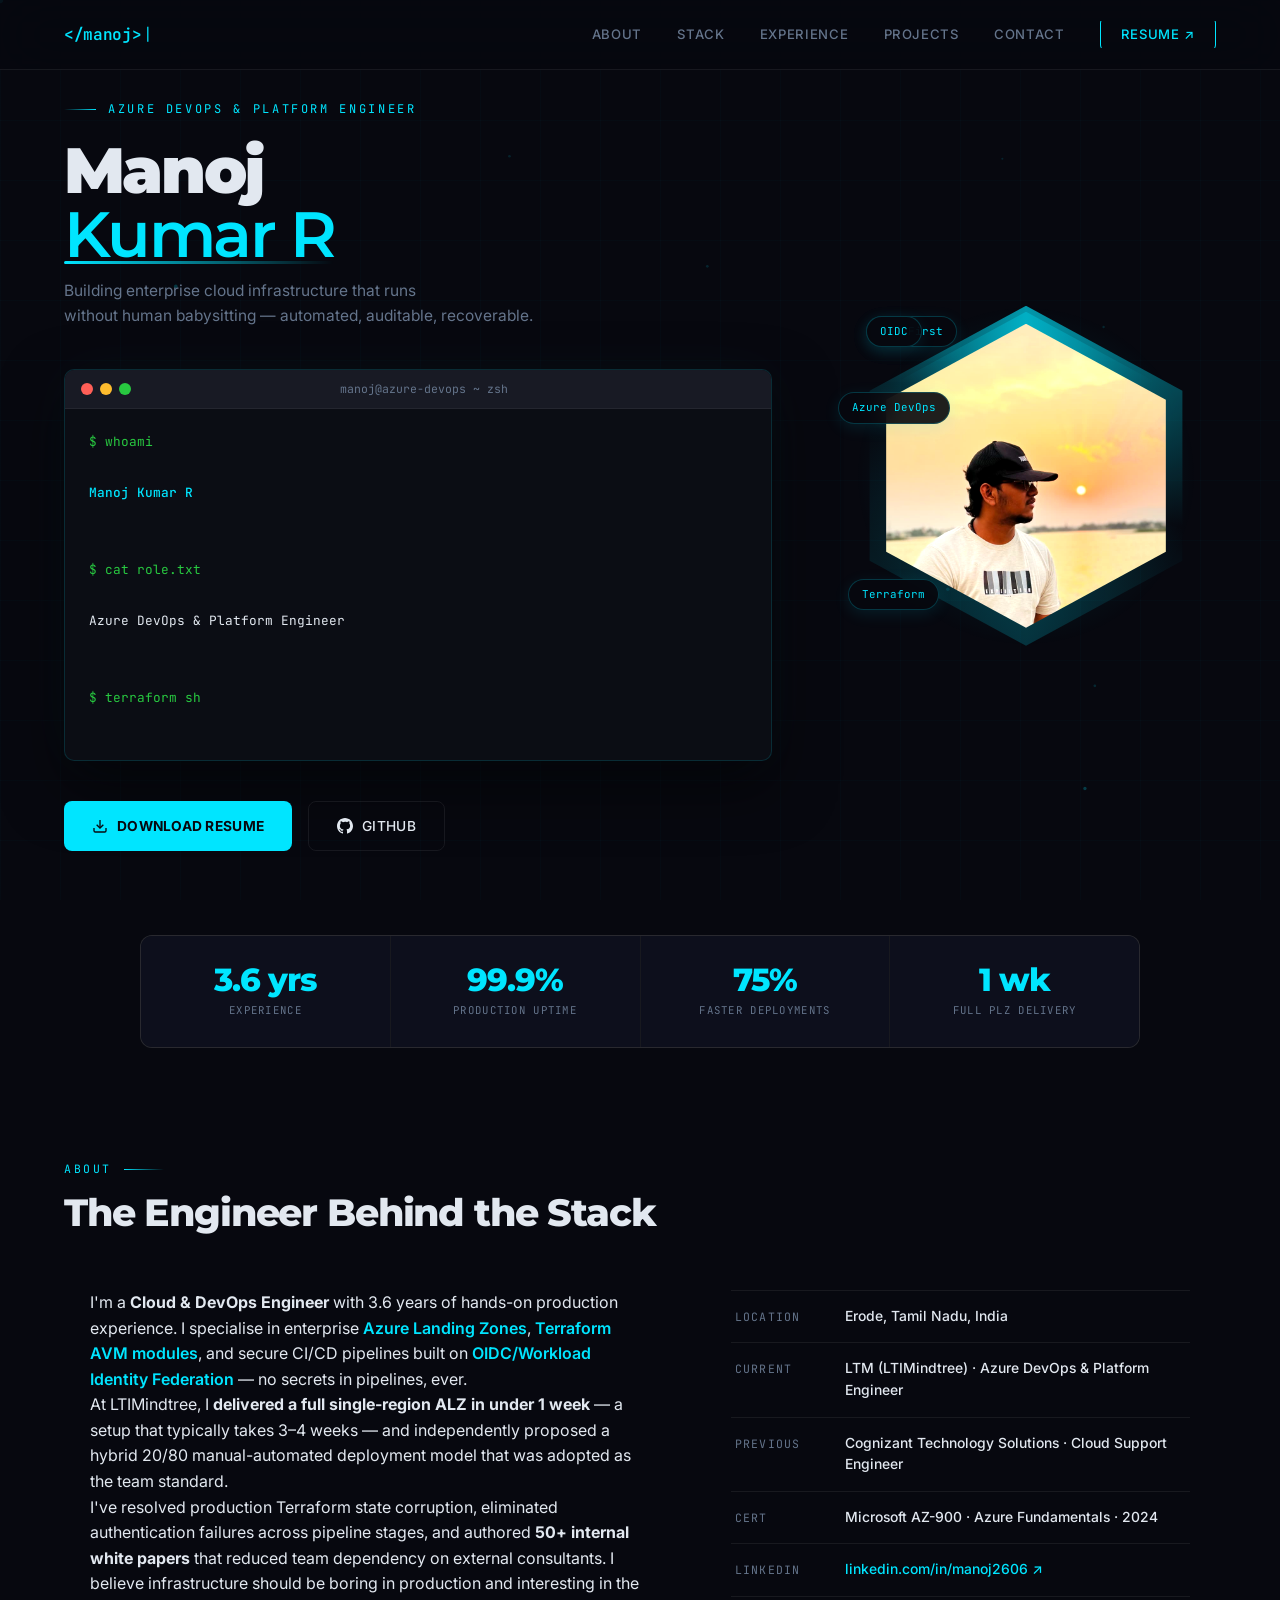
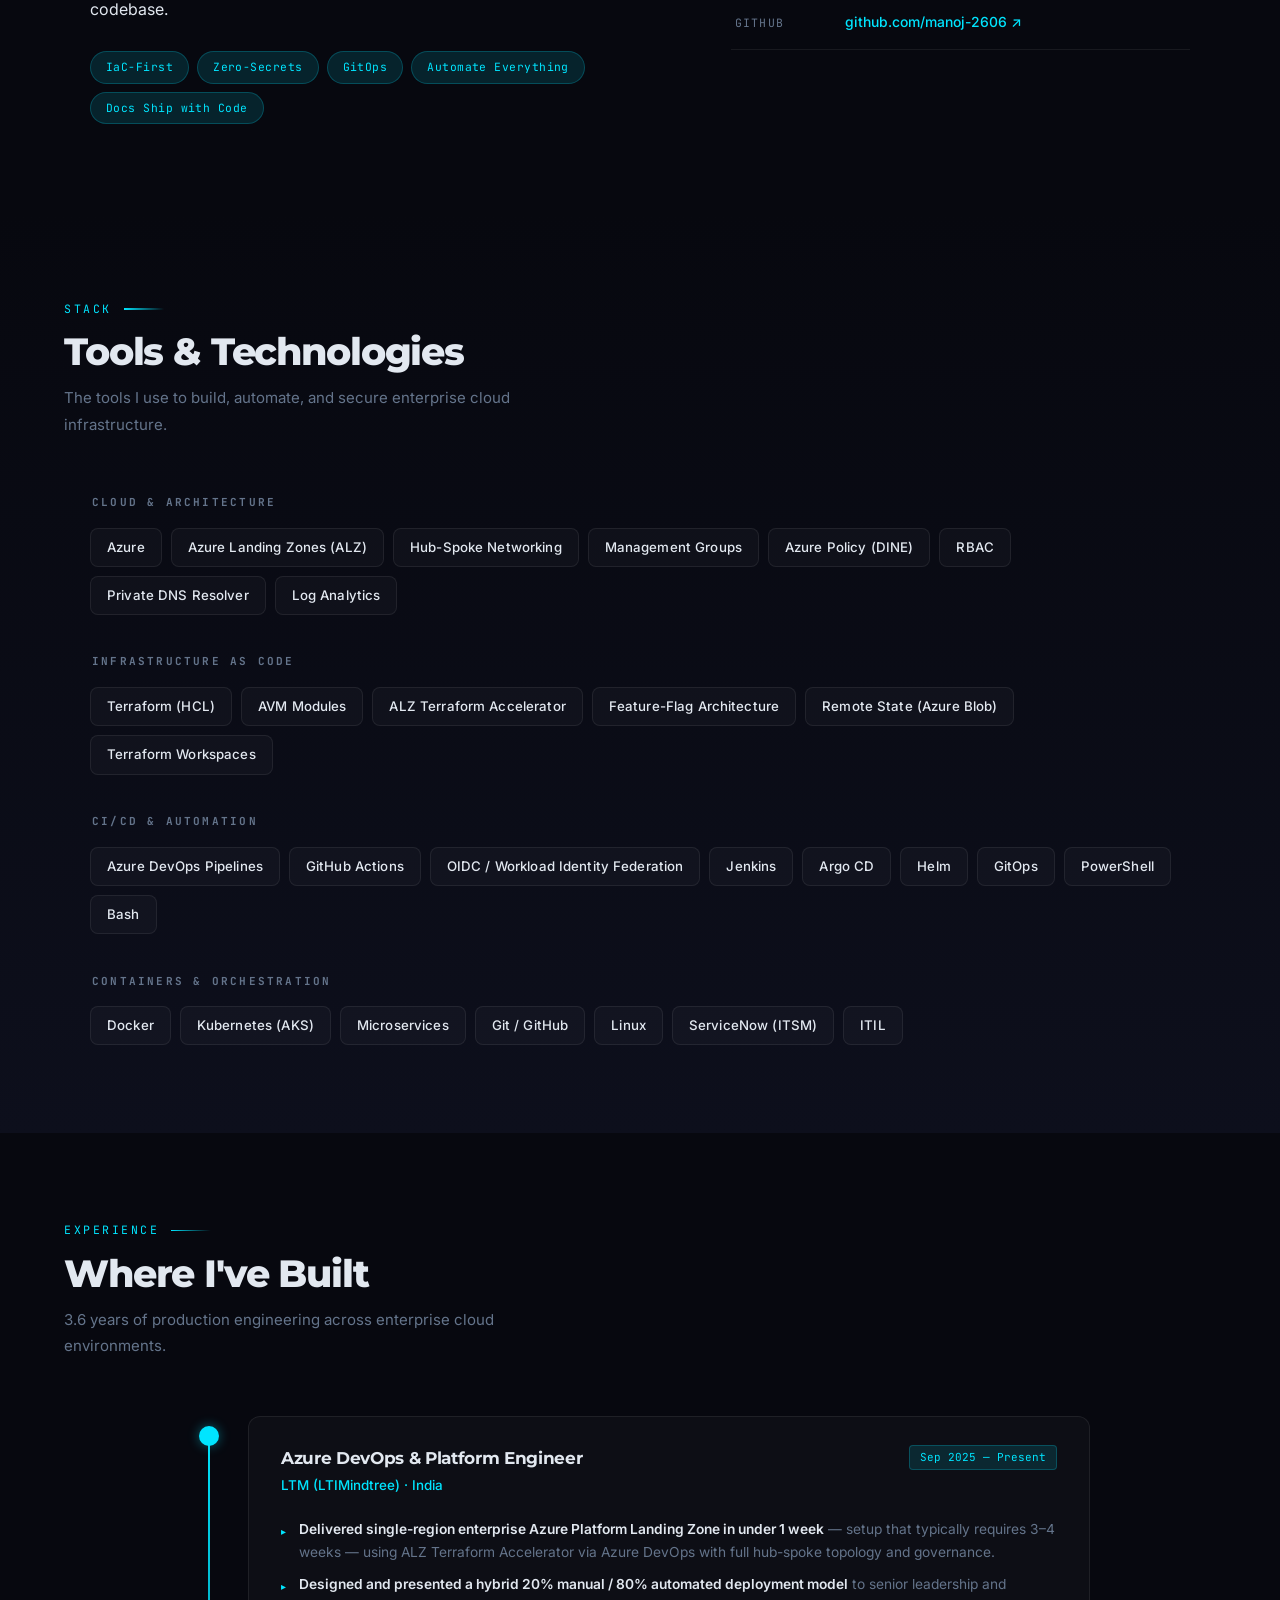
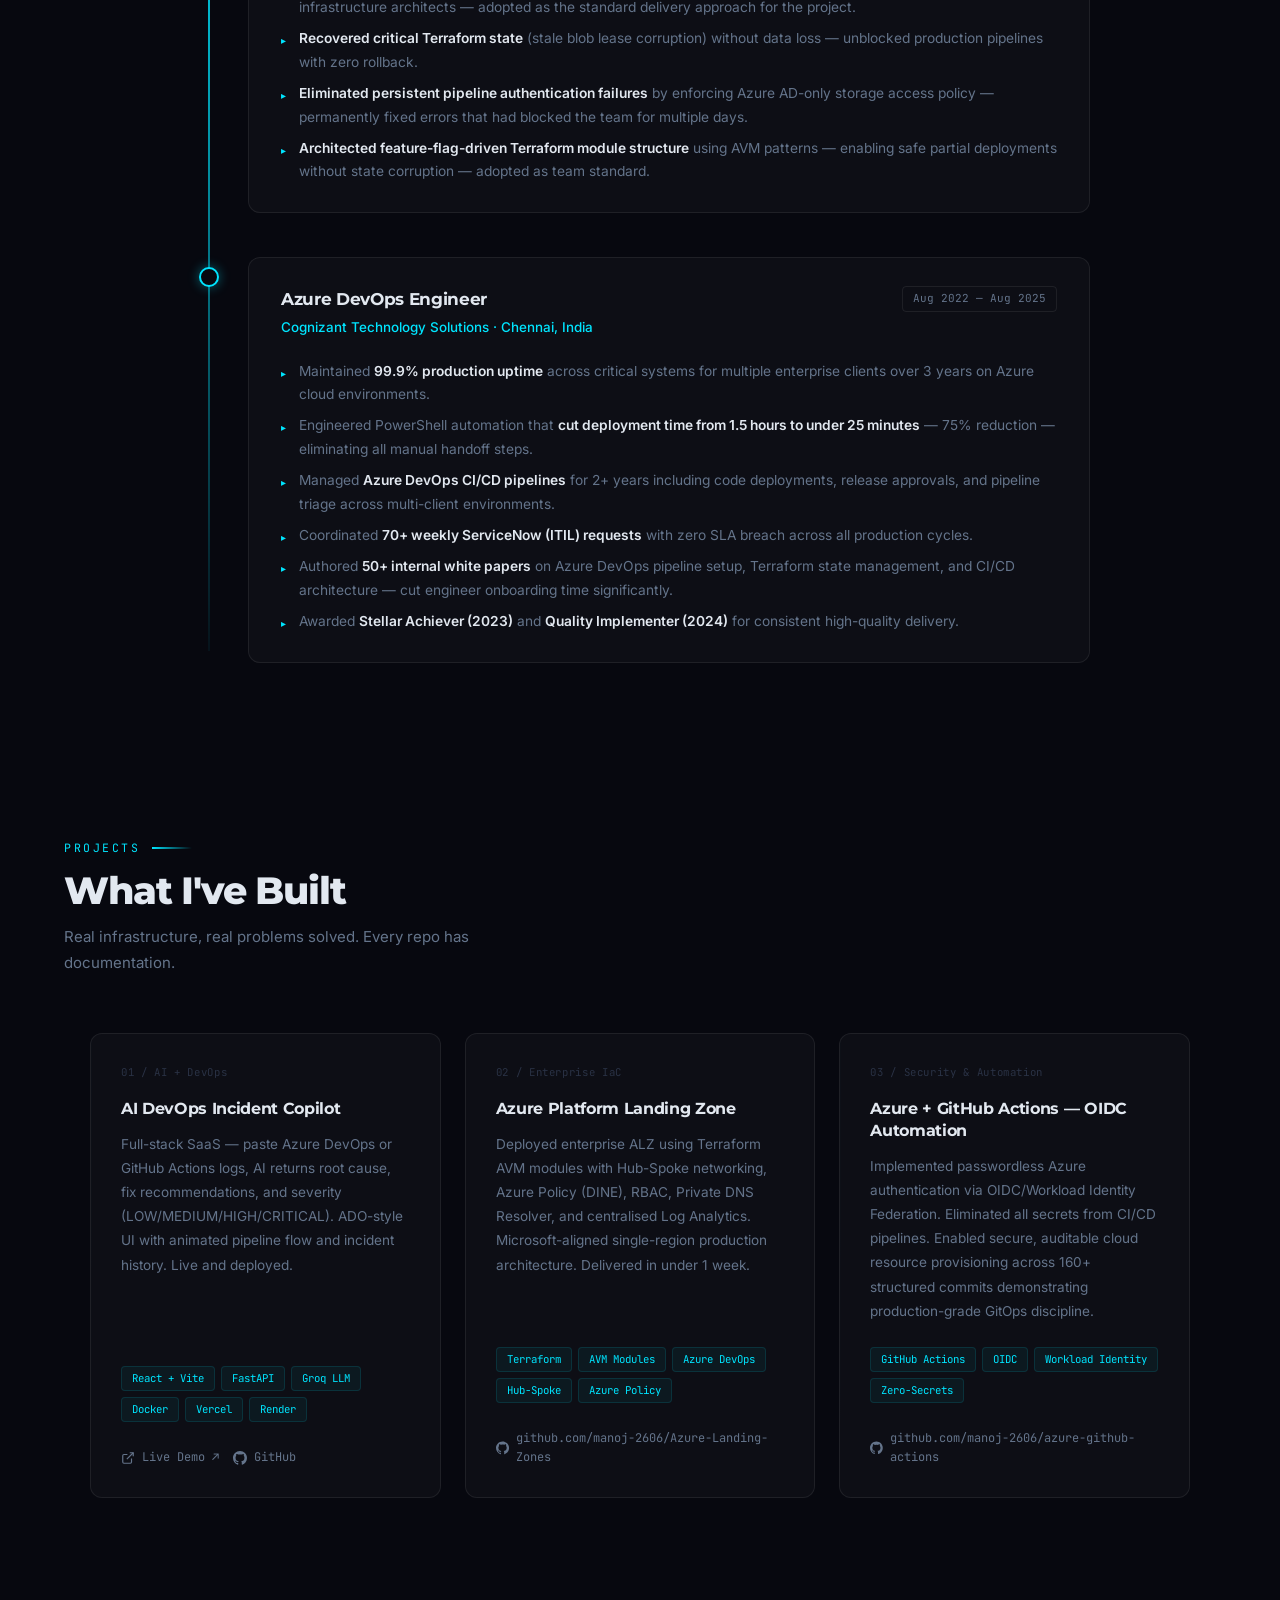
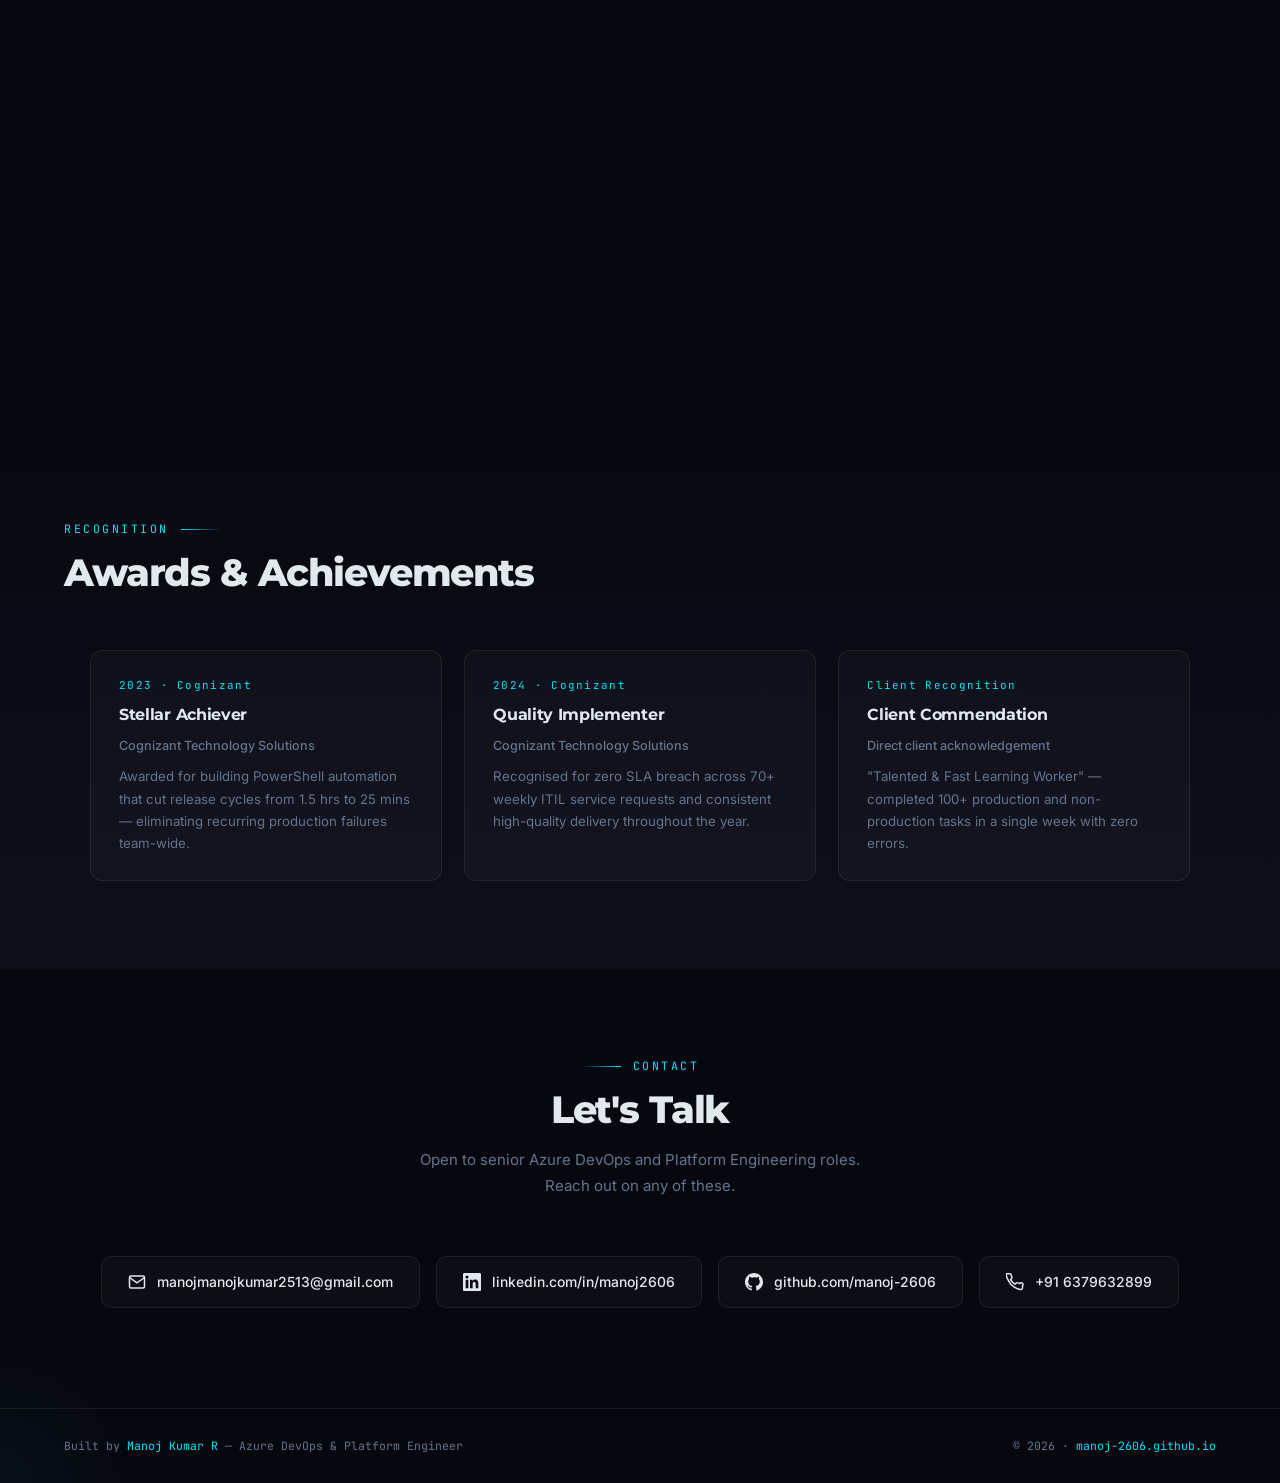
==== commit 10b325bc: "Add AI DevOps Incident Copilot as featured project" ====
--- a/index.html
+++ b/index.html
@@ -278,8 +278,37 @@
     </div>
 
     <div class="projects-grid">
+
       <div class="proj-card reveal reveal-d1">
-        <p class="proj-idx">01 / Enterprise IaC</p>
+        <p class="proj-idx">01 / AI + DevOps</p>
+        <h3 class="proj-name">AI DevOps Incident Copilot</h3>
+        <p class="proj-desc">Full-stack SaaS — paste Azure DevOps or GitHub Actions logs, AI returns root cause, fix
+          recommendations, and severity (LOW/MEDIUM/HIGH/CRITICAL). ADO-style UI with animated pipeline flow and
+          incident history. Live and deployed.</p>
+        <div class="proj-tags"><span class="p-tag">React + Vite</span><span class="p-tag">FastAPI</span><span
+            class="p-tag">Groq LLM</span><span class="p-tag">Docker</span><span class="p-tag">Vercel</span><span
+            class="p-tag">Render</span></div>
+        <div style="display:flex;gap:14px;margin-top:auto;flex-wrap:wrap;">
+          <a href="https://ai-dev-ops-incident-copilot.vercel.app" target="_blank" class="proj-link">
+            <svg width="14" height="14" fill="none" stroke="currentColor" stroke-width="2" viewBox="0 0 24 24">
+              <path d="M18 13v6a2 2 0 01-2 2H5a2 2 0 01-2-2V8a2 2 0 012-2h6" />
+              <polyline points="15 3 21 3 21 9" />
+              <line x1="10" y1="14" x2="21" y2="3" />
+            </svg>
+            Live Demo ↗
+          </a>
+          <a href="https://github.com/manoj-2606/AI-DevOps-Incident-Copilot" target="_blank" class="proj-link">
+            <svg width="14" height="14" fill="currentColor" viewBox="0 0 24 24">
+              <path
+                d="M12 0C5.374 0 0 5.373 0 12c0 5.302 3.438 9.8 8.207 11.387.599.111.793-.261.793-.577v-2.234c-3.338.726-4.033-1.416-4.033-1.416-.546-1.387-1.333-1.756-1.333-1.756-1.089-.745.083-.729.083-.729 1.205.084 1.839 1.237 1.839 1.237 1.07 1.834 2.807 1.304 3.492.997.107-.775.418-1.305.762-1.604-2.665-.305-5.467-1.334-5.467-5.931 0-1.311.469-2.381 1.236-3.221-.124-.303-.535-1.524.117-3.176 0 0 1.008-.322 3.301 1.23A11.509 11.509 0 0112 5.803c1.02.005 2.047.138 3.006.404 2.291-1.552 3.297-1.23 3.297-1.23.653 1.653.242 2.874.118 3.176.77.84 1.235 1.911 1.235 3.221 0 4.609-2.807 5.624-5.479 5.921.43.372.823 1.102.823 2.222v3.293c0 .319.192.694.801.576C20.566 21.797 24 17.3 24 12c0-6.627-5.373-12-12-12z" />
+            </svg>
+            GitHub
+          </a>
+        </div>
+      </div>
+
+      <div class="proj-card reveal reveal-d2">
+        <p class="proj-idx">02 / Enterprise IaC</p>
         <h3 class="proj-name">Azure Platform Landing Zone</h3>
         <p class="proj-desc">Deployed enterprise ALZ using Terraform AVM modules with Hub-Spoke networking, Azure Policy
           (DINE), RBAC, Private DNS Resolver, and centralised Log Analytics. Microsoft-aligned single-region production
@@ -287,7 +316,8 @@
         <div class="proj-tags"><span class="p-tag">Terraform</span><span class="p-tag">AVM Modules</span><span
             class="p-tag">Azure DevOps</span><span class="p-tag">Hub-Spoke</span><span class="p-tag">Azure Policy</span>
         </div>
-        <a href="https://github.com/manoj-2606/Azure-Landing-Zones" target="_blank" class="proj-link">
+        <a href="https://github.com/manoj-2606/Azure-Landing-Zones" target="_blank" class="proj-link"
+          style="margin-top:auto;">
           <svg width="14" height="14" fill="currentColor" viewBox="0 0 24 24">
             <path
               d="M12 0C5.374 0 0 5.373 0 12c0 5.302 3.438 9.8 8.207 11.387.599.111.793-.261.793-.577v-2.234c-3.338.726-4.033-1.416-4.033-1.416-.546-1.387-1.333-1.756-1.333-1.756-1.089-.745.083-.729.083-.729 1.205.084 1.839 1.237 1.839 1.237 1.07 1.834 2.807 1.304 3.492.997.107-.775.418-1.305.762-1.604-2.665-.305-5.467-1.334-5.467-5.931 0-1.311.469-2.381 1.236-3.221-.124-.303-.535-1.524.117-3.176 0 0 1.008-.322 3.301 1.23A11.509 11.509 0 0112 5.803c1.02.005 2.047.138 3.006.404 2.291-1.552 3.297-1.23 3.297-1.23.653 1.653.242 2.874.118 3.176.77.84 1.235 1.911 1.235 3.221 0 4.609-2.807 5.624-5.479 5.921.43.372.823 1.102.823 2.222v3.293c0 .319.192.694.801.576C20.566 21.797 24 17.3 24 12c0-6.627-5.373-12-12-12z" />
@@ -296,15 +326,16 @@
         </a>
       </div>
 
-      <div class="proj-card reveal reveal-d2">
-        <p class="proj-idx">02 / Security &amp; Automation</p>
+      <div class="proj-card reveal reveal-d3">
+        <p class="proj-idx">03 / Security &amp; Automation</p>
         <h3 class="proj-name">Azure + GitHub Actions — OIDC Automation</h3>
         <p class="proj-desc">Implemented passwordless Azure authentication via OIDC/Workload Identity Federation.
-          Eliminated all secrets from CI/CD pipelines. Enabled secure, auditable cloud resource provisioning — 160+
+          Eliminated all secrets from CI/CD pipelines. Enabled secure, auditable cloud resource provisioning across 160+
           structured commits demonstrating production-grade GitOps discipline.</p>
         <div class="proj-tags"><span class="p-tag">GitHub Actions</span><span class="p-tag">OIDC</span><span
             class="p-tag">Workload Identity</span><span class="p-tag">Zero-Secrets</span></div>
-        <a href="https://github.com/manoj-2606/azure-github-actions" target="_blank" class="proj-link">
+        <a href="https://github.com/manoj-2606/azure-github-actions" target="_blank" class="proj-link"
+          style="margin-top:auto;">
           <svg width="14" height="14" fill="currentColor" viewBox="0 0 24 24">
             <path
               d="M12 0C5.374 0 0 5.373 0 12c0 5.302 3.438 9.8 8.207 11.387.599.111.793-.261.793-.577v-2.234c-3.338.726-4.033-1.416-4.033-1.416-.546-1.387-1.333-1.756-1.333-1.756-1.089-.745.083-.729.083-.729 1.205.084 1.839 1.237 1.839 1.237 1.07 1.834 2.807 1.304 3.492.997.107-.775.418-1.305.762-1.604-2.665-.305-5.467-1.334-5.467-5.931 0-1.311.469-2.381 1.236-3.221-.124-.303-.535-1.524.117-3.176 0 0 1.008-.322 3.301 1.23A11.509 11.509 0 0112 5.803c1.02.005 2.047.138 3.006.404 2.291-1.552 3.297-1.23 3.297-1.23.653 1.653.242 2.874.118 3.176.77.84 1.235 1.911 1.235 3.221 0 4.609-2.807 5.624-5.479 5.921.43.372.823 1.102.823 2.222v3.293c0 .319.192.694.801.576C20.566 21.797 24 17.3 24 12c0-6.627-5.373-12-12-12z" />
@@ -313,15 +344,15 @@
         </a>
       </div>
 
-      <div class="proj-card reveal reveal-d3">
-        <p class="proj-idx">03 / Infrastructure Modules</p>
+      <div class="proj-card reveal reveal-d4">
+        <p class="proj-idx">04 / Infrastructure Modules</p>
         <h3 class="proj-name">Terraform Modular Infrastructure — AVM Pattern Build</h3>
         <p class="proj-desc">Designed reusable AVM-aligned HCL modules covering VMs, VNets, AKS, remote state (Azure
           Blob), workspaces, and reusable module patterns. Scalable, workspace-aware architecture with documentation and
           Q&amp;A at every milestone.</p>
         <div class="proj-tags"><span class="p-tag">Terraform</span><span class="p-tag">AVM</span><span
             class="p-tag">AKS</span><span class="p-tag">Remote State</span><span class="p-tag">Modules</span></div>
-        <a href="https://github.com/manoj-2606/Terraform" target="_blank" class="proj-link">
+        <a href="https://github.com/manoj-2606/Terraform" target="_blank" class="proj-link" style="margin-top:auto;">
           <svg width="14" height="14" fill="currentColor" viewBox="0 0 24 24">
             <path
               d="M12 0C5.374 0 0 5.373 0 12c0 5.302 3.438 9.8 8.207 11.387.599.111.793-.261.793-.577v-2.234c-3.338.726-4.033-1.416-4.033-1.416-.546-1.387-1.333-1.756-1.333-1.756-1.089-.745.083-.729.083-.729 1.205.084 1.839 1.237 1.839 1.237 1.07 1.834 2.807 1.304 3.492.997.107-.775.418-1.305.762-1.604-2.665-.305-5.467-1.334-5.467-5.931 0-1.311.469-2.381 1.236-3.221-.124-.303-.535-1.524.117-3.176 0 0 1.008-.322 3.301 1.23A11.509 11.509 0 0112 5.803c1.02.005 2.047.138 3.006.404 2.291-1.552 3.297-1.23 3.297-1.23.653 1.653.242 2.874.118 3.176.77.84 1.235 1.911 1.235 3.221 0 4.609-2.807 5.624-5.479 5.921.43.372.823 1.102.823 2.222v3.293c0 .319.192.694.801.576C20.566 21.797 24 17.3 24 12c0-6.627-5.373-12-12-12z" />
@@ -329,6 +360,7 @@
           github.com/manoj-2606/Terraform
         </a>
       </div>
+
     </div>
   </section>
 
--- a/assets/css/style.css
+++ b/assets/css/style.css
@@ -105,7 +105,8 @@
     color: var(--cyan);
     text-decoration: none;
     font-weight: 600;
-    letter-spacing: -0.02em
+    letter-spacing: -0.02em;
+    flex-shrink: 0
 }
 
 .nav-logo::after {
@@ -120,7 +121,21 @@
     display: flex;
     align-items: center;
     gap: 2.2rem;
-    list-style: none
+    list-style: none;
+    overflow-x: auto;
+    -webkit-overflow-scrolling: touch;
+    scrollbar-width: none;
+    -ms-overflow-style: none;
+    flex-shrink: 1;
+    padding-bottom: 2px
+}
+
+.nav-links::-webkit-scrollbar {
+    display: none
+}
+
+.nav-links li {
+    flex-shrink: 0
 }
 
 .nav-links a {
@@ -131,7 +146,8 @@
     letter-spacing: 0.05em;
     text-transform: uppercase;
     transition: color 0.25s var(--ease);
-    position: relative
+    position: relative;
+    white-space: nowrap
 }
 
 .nav-links a::after {
@@ -476,14 +492,14 @@
     background: conic-gradient(from 90deg, transparent 60%, var(--cyan) 75%, transparent 90%)
 }
 
-/* Photo: center top of face = object-position center 12% */
+/* Photo: moved up — object-position center 6% */
 .hex-img {
     position: absolute;
     inset: 8px;
     width: calc(100% - 16px);
     height: calc(100% - 16px);
     object-fit: cover;
-    object-position: center 12%;
+    object-position: center 6%;
     clip-path: polygon(50% 0%, 96% 25%, 96% 75%, 50% 100%, 4% 75%, 4% 25%);
     z-index: 1;
     filter: brightness(1.07) saturate(1.15) contrast(1.02)
@@ -1410,6 +1426,59 @@
 }
 
 @media(max-width:620px) {
+
+    /* Nav — logo stays left, links scroll right */
+    nav {
+        padding: 0 4%;
+        gap: 1rem
+    }
+
+    .nav-links {
+        gap: 1.4rem
+    }
+
+    .nav-links a {
+        font-size: 0.78rem
+    }
+
+    /* Hero */
+    #hero {
+        padding: 90px 4% 50px
+    }
+
+    .hero-name {
+        font-size: 2.4rem
+    }
+
+    .hero-ctas {
+        flex-direction: column
+    }
+
+    .btn-primary,
+    .btn-ghost {
+        width: 100%;
+        justify-content: center
+    }
+
+    /* Stats */
+    .stats-strip {
+        grid-template-columns: repeat(2, 1fr)
+    }
+
+    .stat-num {
+        font-size: 1.6rem
+    }
+
+    /* Sections */
+    section {
+        padding: 60px 4%
+    }
+
+    .section-title {
+        font-size: 1.6rem
+    }
+
+    /* Projects & Awards */
     .projects-grid {
         grid-template-columns: 1fr
     }
@@ -1418,13 +1487,26 @@
         grid-template-columns: 1fr
     }
 
-    .hero-ctas {
-        flex-direction: column
-    }
-
+    /* Timeline */
+    .tl-card {
+        padding: 20px 18px
+    }
+
+    /* Contact */
+    .contact-row {
+        flex-direction: column;
+        align-items: stretch
+    }
+
+    .c-link {
+        justify-content: center
+    }
+
+    /* Footer */
     footer {
         flex-direction: column;
         gap: 8px;
-        text-align: center
+        text-align: center;
+        padding: 20px 4%
     }
 }
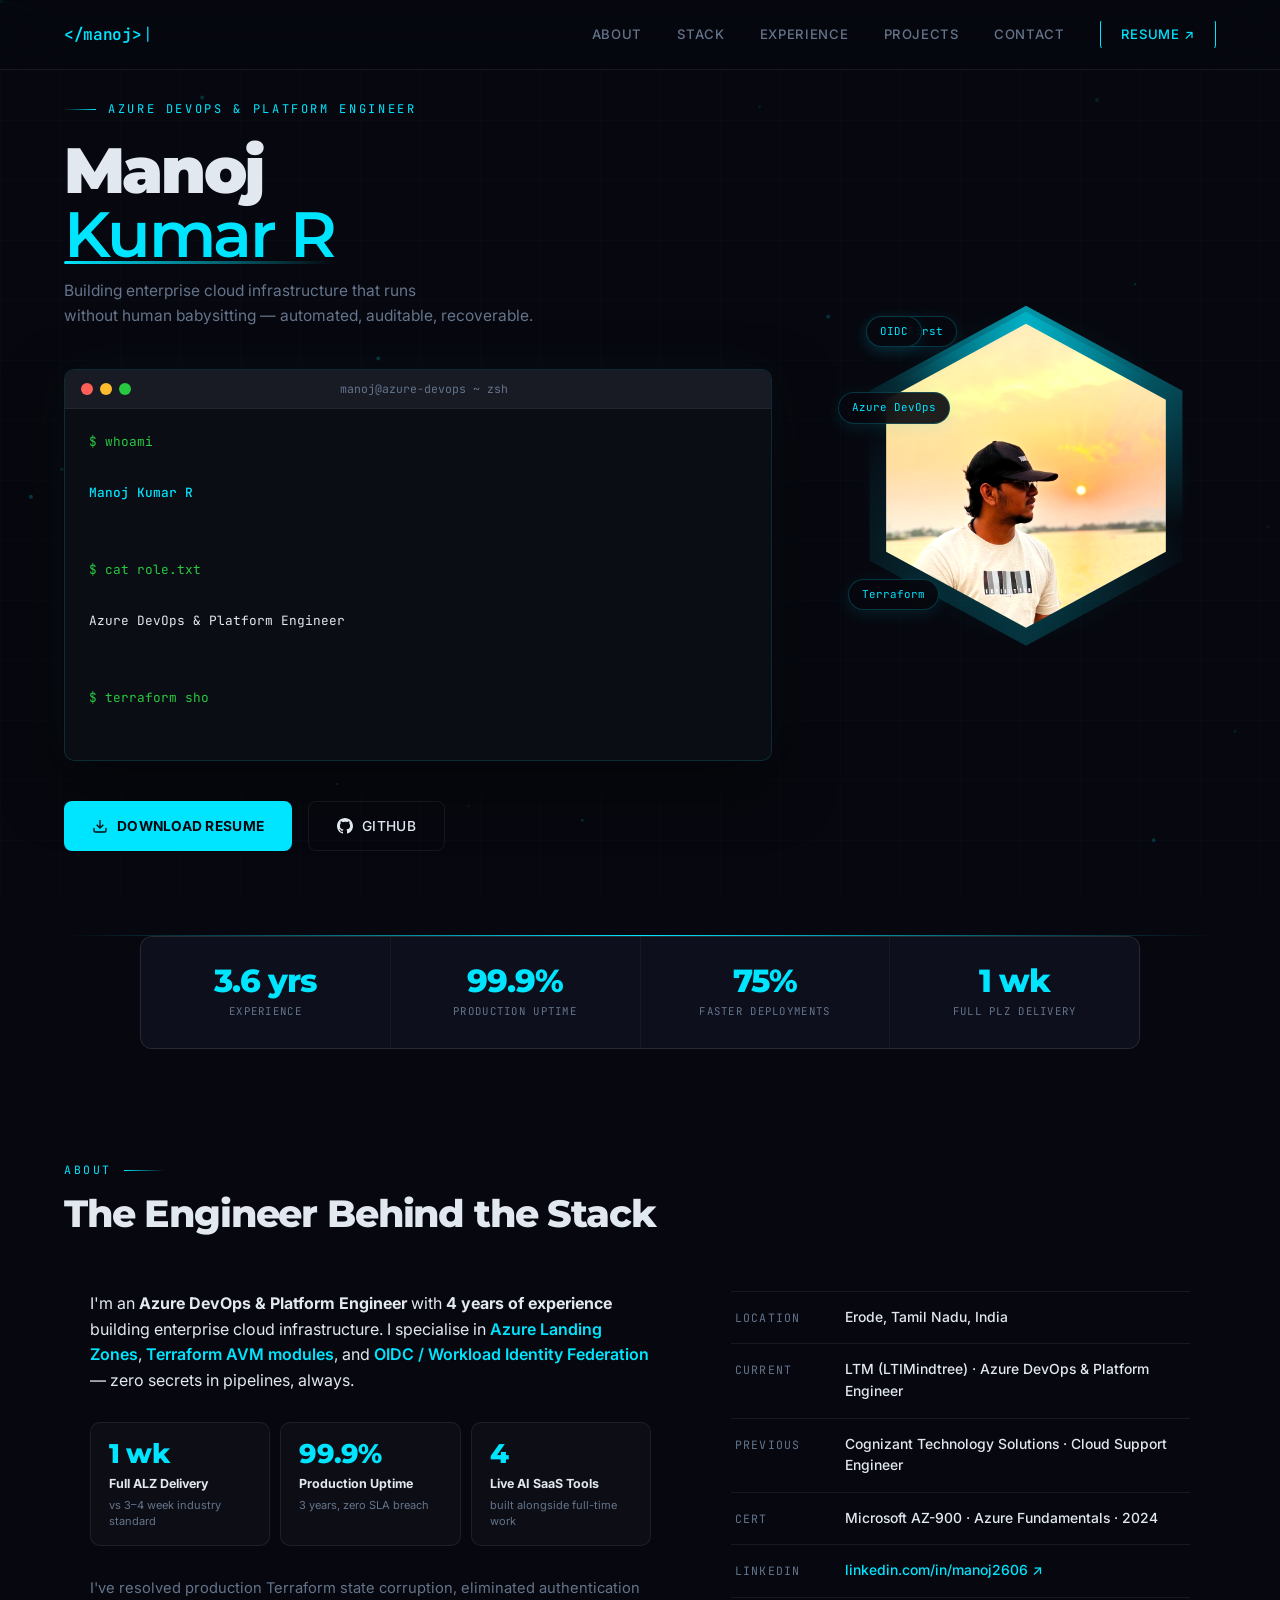
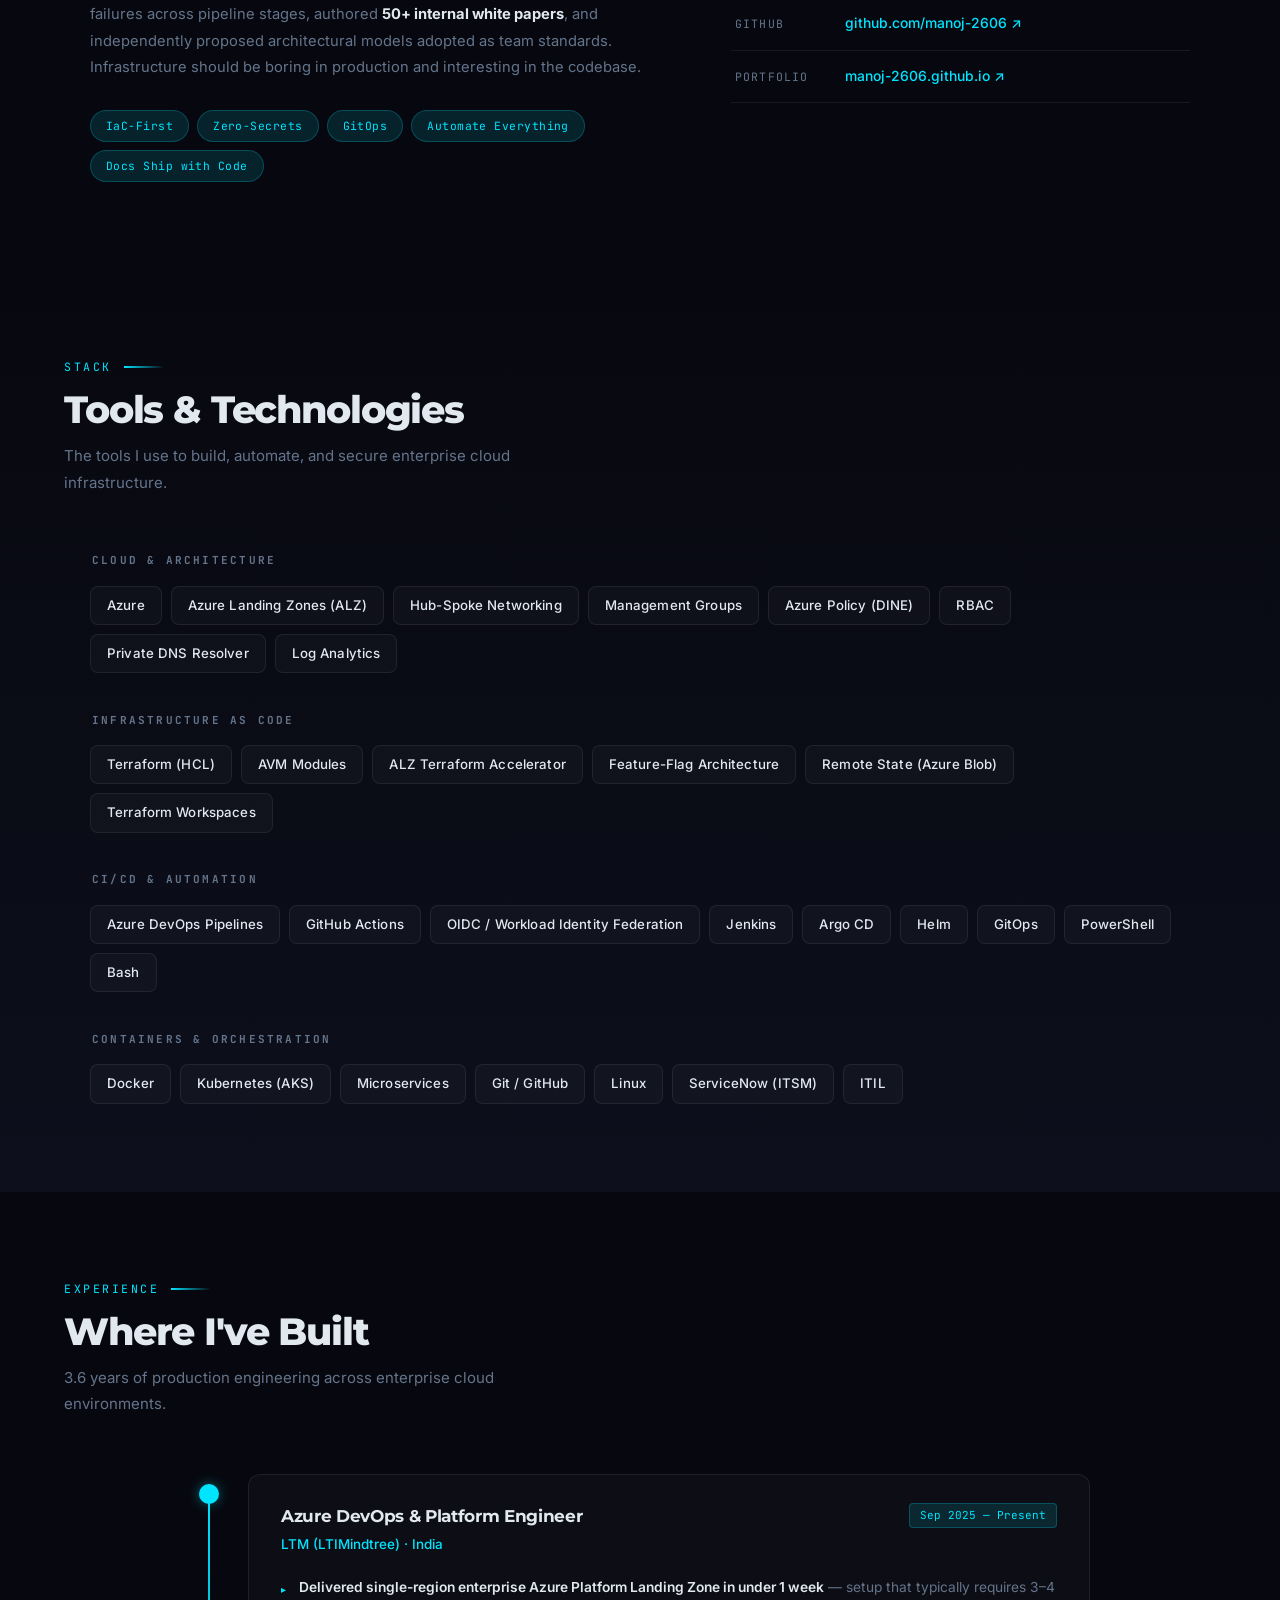
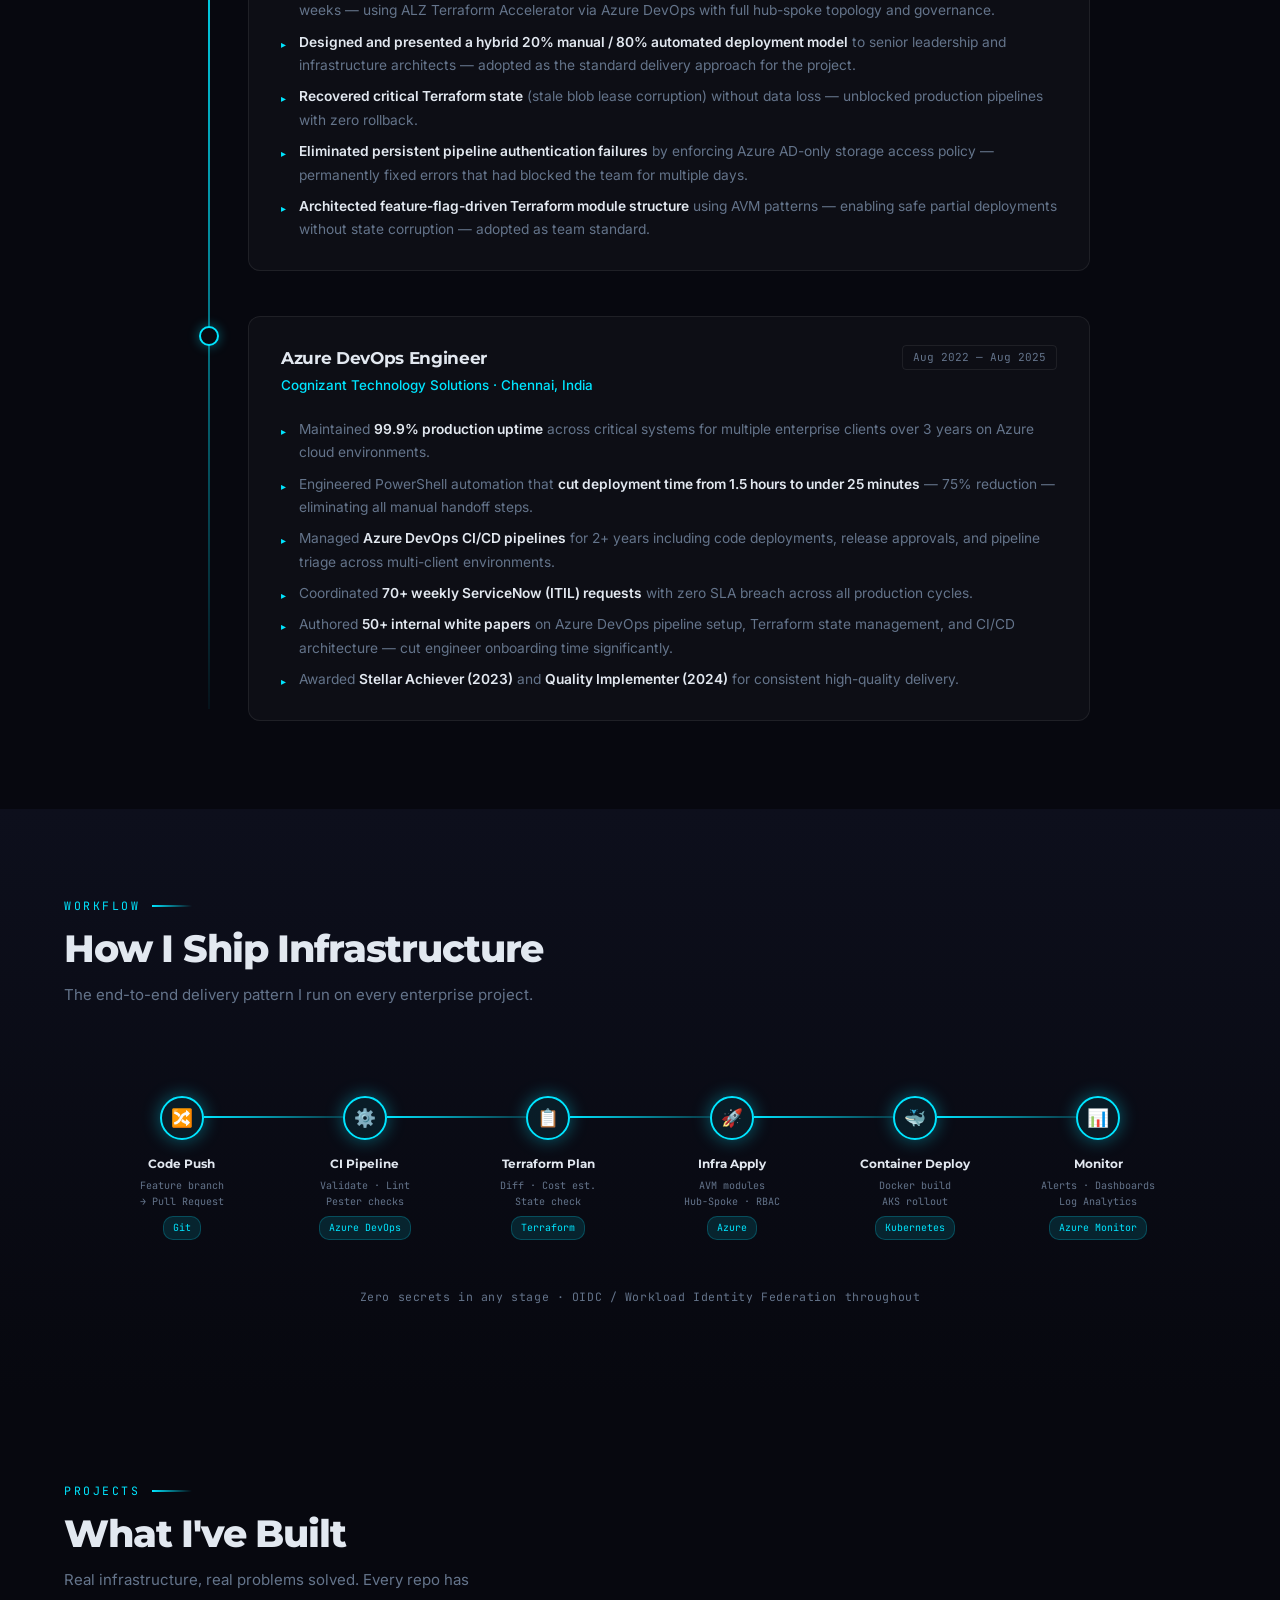
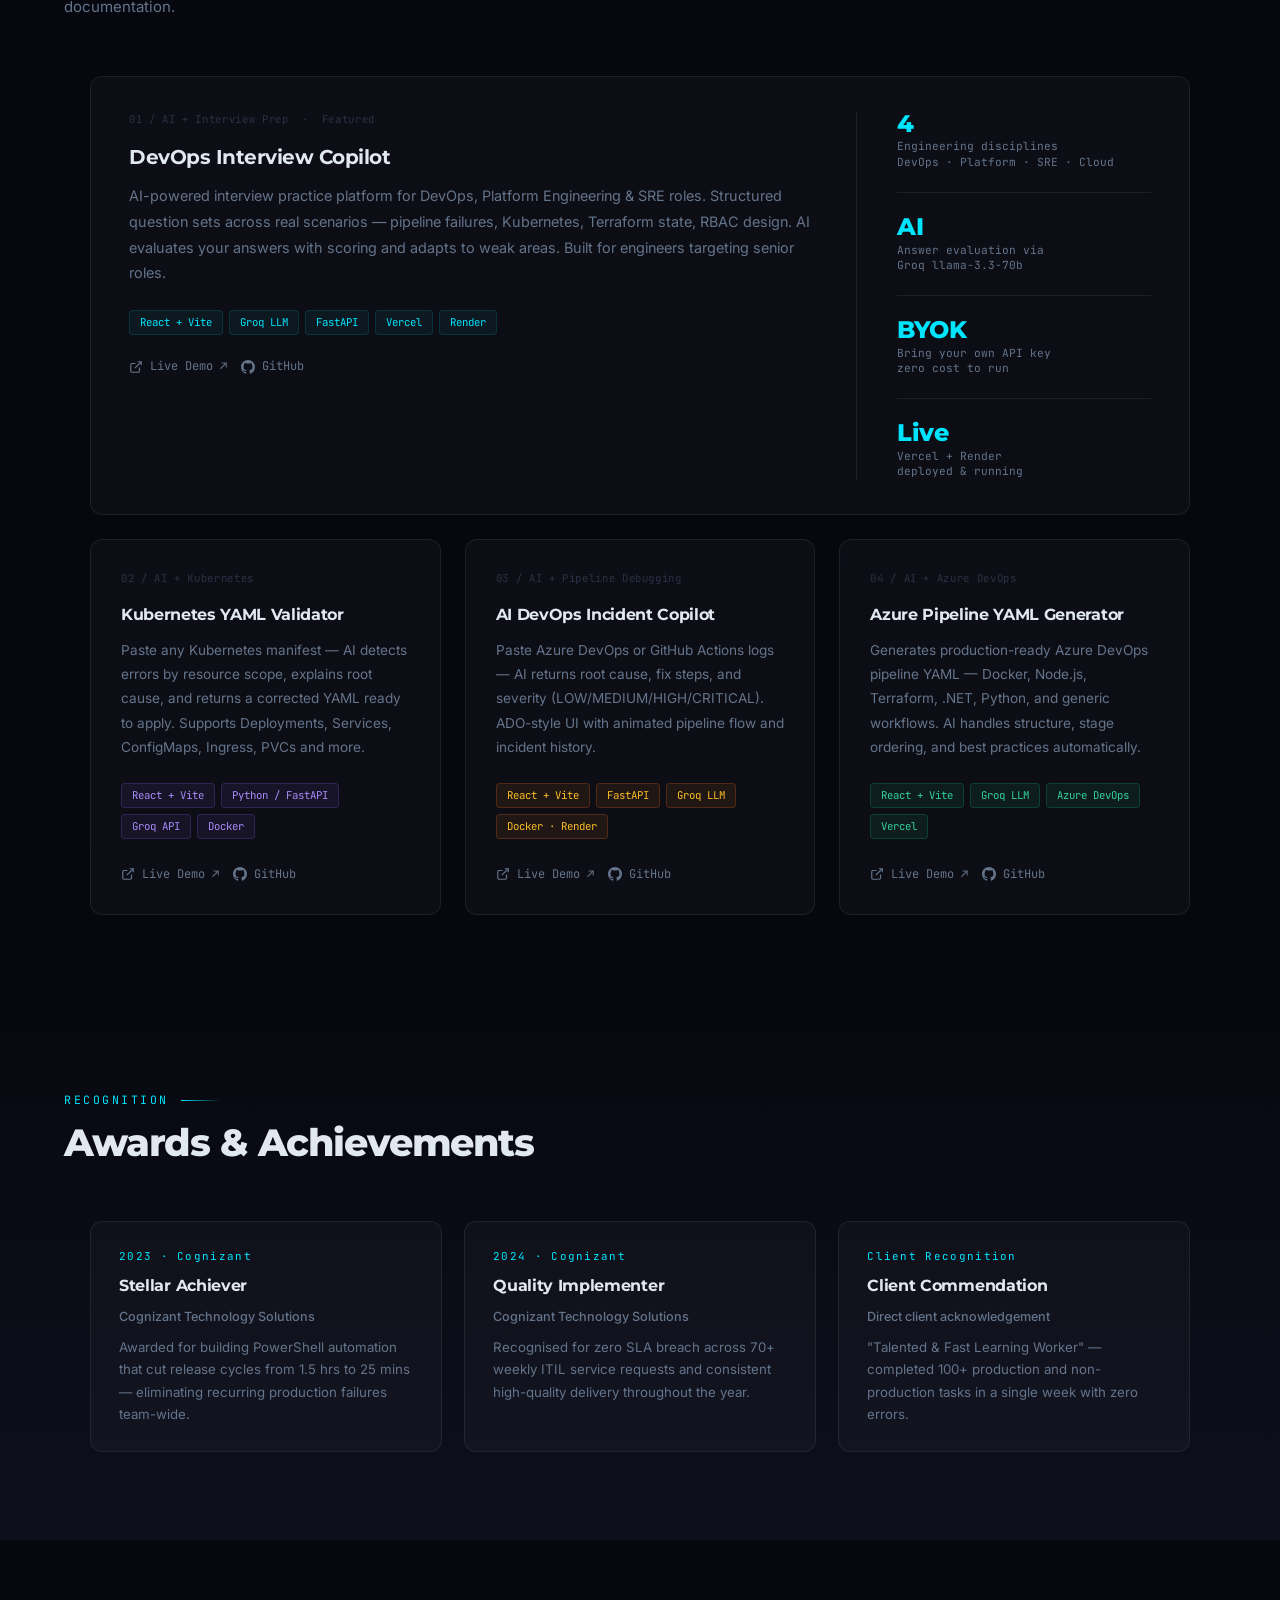
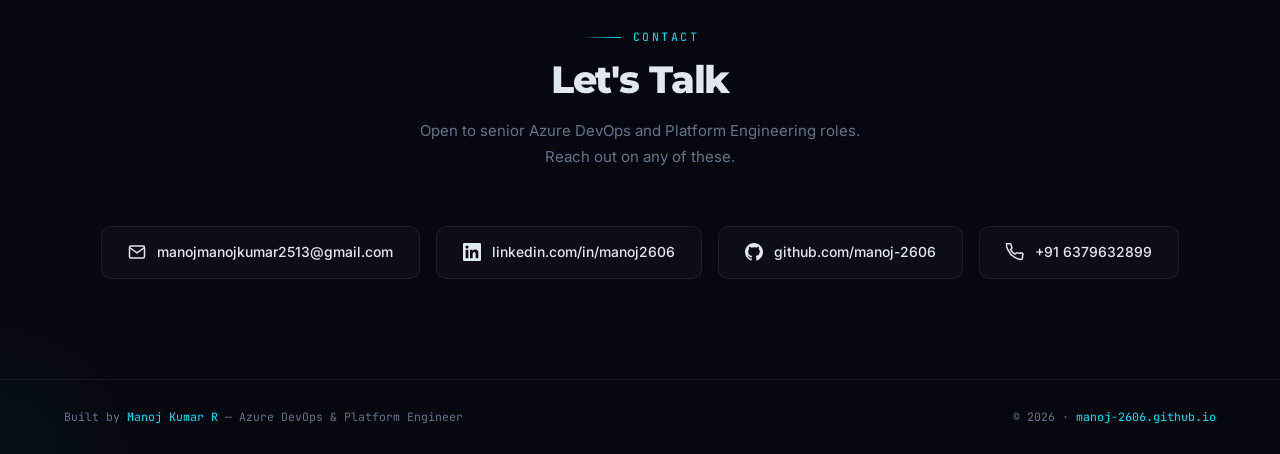
==== commit 3d8bc34f: "redesign: impact cards, pipeline section, featured project card, accent colors" ====
--- a/index.html
+++ b/index.html
@@ -125,16 +125,35 @@
 
     <div class="about-grid">
       <div class="reveal reveal-d1">
-        <p>I'm a <strong>Cloud &amp; DevOps Engineer</strong> with 3.6 years of hands-on production experience. I
-          specialise in enterprise <span class="accent">Azure Landing Zones</span>, <span class="accent">Terraform AVM
-            modules</span>, and secure CI/CD pipelines built on <span class="accent">OIDC/Workload Identity
-            Federation</span> — no secrets in pipelines, ever.</p>
-        <p>At LTIMindtree, I <strong>delivered a full single-region ALZ in under 1 week</strong> — a setup that
-          typically takes 3–4 weeks — and independently proposed a hybrid 20/80 manual-automated deployment model that
-          was adopted as the team standard.</p>
-        <p>I've resolved production Terraform state corruption, eliminated authentication failures across pipeline
-          stages, and authored <strong>50+ internal white papers</strong> that reduced team dependency on external
-          consultants. I believe infrastructure should be boring in production and interesting in the codebase.</p>
+        <p>I'm an <strong>Azure DevOps &amp; Platform Engineer</strong> with <strong>4 years of experience</strong>
+          building enterprise cloud infrastructure. I specialise in <span class="accent">Azure Landing Zones</span>,
+          <span class="accent">Terraform AVM modules</span>, and <span class="accent">OIDC / Workload Identity
+            Federation</span> — zero secrets in pipelines, always.</p>
+
+        <div class="impact-grid">
+          <div class="impact-card">
+            <span class="impact-num">1 wk</span>
+            <span class="impact-label">Full ALZ Delivery</span>
+            <span class="impact-sub">vs 3–4 week industry standard</span>
+          </div>
+          <div class="impact-card">
+            <span class="impact-num">99.9%</span>
+            <span class="impact-label">Production Uptime</span>
+            <span class="impact-sub">3 years, zero SLA breach</span>
+          </div>
+          <div class="impact-card">
+            <span class="impact-num">4</span>
+            <span class="impact-label">Live AI SaaS Tools</span>
+            <span class="impact-sub">built alongside full-time work</span>
+          </div>
+        </div>
+
+        <p style="font-size:0.92rem;color:var(--text-muted);line-height:1.8;">I've resolved production Terraform state
+          corruption, eliminated authentication failures across pipeline stages, authored <strong
+            style="color:var(--text)">50+ internal white papers</strong>, and independently proposed architectural
+          models adopted as team standards. Infrastructure should be boring in production and interesting in the
+          codebase.</p>
+
         <div class="about-badges">
           <span class="badge">IaC-First</span>
           <span class="badge">Zero-Secrets</span>
@@ -158,6 +177,8 @@
                 href="https://linkedin.com/in/manoj2606" target="_blank">linkedin.com/in/manoj2606 ↗</a></span></div>
           <div class="info-row"><span class="info-key">GitHub</span><span class="info-val"><a
                 href="https://github.com/manoj-2606" target="_blank">github.com/manoj-2606 ↗</a></span></div>
+          <div class="info-row"><span class="info-key">Portfolio</span><span class="info-val"><a
+                href="https://manoj-2606.github.io" target="_blank">manoj-2606.github.io ↗</a></span></div>
         </div>
       </div>
     </div>
@@ -269,6 +290,76 @@
     </div>
   </section>
 
+  <!-- ══ PIPELINE FLOW ════════════════════════════════════════ -->
+  <section id="pipeline">
+    <div class="section-header reveal">
+      <p class="section-eyebrow">Workflow</p>
+      <h2 class="section-title">How I Ship Infrastructure</h2>
+      <p class="section-sub">The end-to-end delivery pattern I run on every enterprise project.</p>
+    </div>
+
+    <div class="pipeline-wrap">
+      <div class="pipeline-track">
+
+        <div class="pipe-node">
+          <div class="pipe-dot">🔀</div>
+          <div class="pipe-label">
+            <span class="pipe-tool">Code Push</span>
+            <span class="pipe-desc">Feature branch<br>→ Pull Request</span>
+            <span class="pipe-badge">Git</span>
+          </div>
+        </div>
+
+        <div class="pipe-node">
+          <div class="pipe-dot">⚙️</div>
+          <div class="pipe-label">
+            <span class="pipe-tool">CI Pipeline</span>
+            <span class="pipe-desc">Validate · Lint<br>Pester checks</span>
+            <span class="pipe-badge">Azure DevOps</span>
+          </div>
+        </div>
+
+        <div class="pipe-node">
+          <div class="pipe-dot">📋</div>
+          <div class="pipe-label">
+            <span class="pipe-tool">Terraform Plan</span>
+            <span class="pipe-desc">Diff · Cost est.<br>State check</span>
+            <span class="pipe-badge">Terraform</span>
+          </div>
+        </div>
+
+        <div class="pipe-node">
+          <div class="pipe-dot">🚀</div>
+          <div class="pipe-label">
+            <span class="pipe-tool">Infra Apply</span>
+            <span class="pipe-desc">AVM modules<br>Hub-Spoke · RBAC</span>
+            <span class="pipe-badge">Azure</span>
+          </div>
+        </div>
+
+        <div class="pipe-node">
+          <div class="pipe-dot">🐳</div>
+          <div class="pipe-label">
+            <span class="pipe-tool">Container Deploy</span>
+            <span class="pipe-desc">Docker build<br>AKS rollout</span>
+            <span class="pipe-badge">Kubernetes</span>
+          </div>
+        </div>
+
+        <div class="pipe-node">
+          <div class="pipe-dot">📊</div>
+          <div class="pipe-label">
+            <span class="pipe-tool">Monitor</span>
+            <span class="pipe-desc">Alerts · Dashboards<br>Log Analytics</span>
+            <span class="pipe-badge">Azure Monitor</span>
+          </div>
+        </div>
+
+      </div>
+      <p class="pipeline-note reveal">Zero secrets in any stage · OIDC / Workload Identity Federation throughout</p>
+    </div>
+  </section>
+
   <!-- ══ PROJECTS ═════════════════════════════════════════════ -->
   <section id="projects">
     <div class="section-header reveal">
@@ -279,88 +370,133 @@
 
     <div class="projects-grid">
 
-      <div class="proj-card reveal reveal-d1">
-        <p class="proj-idx">01 / AI + DevOps</p>
-        <h3 class="proj-name">AI DevOps Incident Copilot</h3>
-        <p class="proj-desc">Full-stack SaaS — paste Azure DevOps or GitHub Actions logs, AI returns root cause, fix
-          recommendations, and severity (LOW/MEDIUM/HIGH/CRITICAL). ADO-style UI with animated pipeline flow and
-          incident history. Live and deployed.</p>
-        <div class="proj-tags"><span class="p-tag">React + Vite</span><span class="p-tag">FastAPI</span><span
-            class="p-tag">Groq LLM</span><span class="p-tag">Docker</span><span class="p-tag">Vercel</span><span
-            class="p-tag">Render</span></div>
-        <div style="display:flex;gap:14px;margin-top:auto;flex-wrap:wrap;">
-          <a href="https://ai-dev-ops-incident-copilot.vercel.app" target="_blank" class="proj-link">
-            <svg width="14" height="14" fill="none" stroke="currentColor" stroke-width="2" viewBox="0 0 24 24">
+      <!-- P1: FEATURED -->
+      <div class="proj-card featured reveal reveal-d1">
+        <div class="proj-left">
+          <p class="proj-idx">01 / AI + Interview Prep &nbsp;&middot;&nbsp; Featured</p>
+          <h3 class="proj-name">DevOps Interview Copilot</h3>
+          <p class="proj-desc">AI-powered interview practice platform for DevOps, Platform Engineering &amp; SRE roles.
+            Structured question sets across real scenarios — pipeline failures, Kubernetes, Terraform state, RBAC
+            design. AI evaluates your answers with scoring and adapts to weak areas. Built for engineers targeting
+            senior roles.</p>
+          <div class="proj-tags" style="margin-bottom:1.4rem">
+            <span class="p-tag">React + Vite</span><span class="p-tag">Groq LLM</span><span
+              class="p-tag">FastAPI</span><span class="p-tag">Vercel</span><span class="p-tag">Render</span>
+          </div>
+          <div style="display:flex;gap:14px;flex-wrap:wrap;">
+            <a href="https://devops-interview-copilot.vercel.app" target="_blank" class="proj-link"><svg width="14"
+                height="14" fill="none" stroke="currentColor" stroke-width="2" viewBox="0 0 24 24">
+                <path d="M18 13v6a2 2 0 01-2 2H5a2 2 0 01-2-2V8a2 2 0 012-2h6" />
+                <polyline points="15 3 21 3 21 9" />
+                <line x1="10" y1="14" x2="21" y2="3" />
+              </svg> Live Demo ↗</a>
+            <a href="https://github.com/manoj-2606/DevOps-Interview-Copilot" target="_blank" class="proj-link"><svg
+                width="14" height="14" fill="currentColor" viewBox="0 0 24 24">
+                <path
+                  d="M12 0C5.374 0 0 5.373 0 12c0 5.302 3.438 9.8 8.207 11.387.599.111.793-.261.793-.577v-2.234c-3.338.726-4.033-1.416-4.033-1.416-.546-1.387-1.333-1.756-1.333-1.756-1.089-.745.083-.729.083-.729 1.205.084 1.839 1.237 1.839 1.237 1.07 1.834 2.807 1.304 3.492.997.107-.775.418-1.305.762-1.604-2.665-.305-5.467-1.334-5.467-5.931 0-1.311.469-2.381 1.236-3.221-.124-.303-.535-1.524.117-3.176 0 0 1.008-.322 3.301 1.23A11.509 11.509 0 0112 5.803c1.02.005 2.047.138 3.006.404 2.291-1.552 3.297-1.23 3.297-1.23.653 1.653.242 2.874.118 3.176.77.84 1.235 1.911 1.235 3.221 0 4.609-2.807 5.624-5.479 5.921.43.372.823 1.102.823 2.222v3.293c0 .319.192.694.801.576C20.566 21.797 24 17.3 24 12c0-6.627-5.373-12-12-12z" />
+              </svg> GitHub</a>
+          </div>
+        </div>
+        <div class="proj-right">
+          <div class="proj-stat">
+            <span class="proj-stat-num">4</span>
+            <span class="proj-stat-label">Engineering disciplines<br>DevOps · Platform · SRE · Cloud</span>
+          </div>
+          <div class="proj-divider"></div>
+          <div class="proj-stat">
+            <span class="proj-stat-num">AI</span>
+            <span class="proj-stat-label">Answer evaluation via<br>Groq llama-3.3-70b</span>
+          </div>
+          <div class="proj-divider"></div>
+          <div class="proj-stat">
+            <span class="proj-stat-num">BYOK</span>
+            <span class="proj-stat-label">Bring your own API key<br>zero cost to run</span>
+          </div>
+          <div class="proj-divider"></div>
+          <div class="proj-stat">
+            <span class="proj-stat-num">Live</span>
+            <span class="proj-stat-label">Vercel + Render<br>deployed &amp; running</span>
+          </div>
+        </div>
+      </div>
+
+      <!-- P2: Kubernetes YAML Validator — violet -->
+      <div class="proj-card reveal reveal-d1" data-accent="violet">
+        <p class="proj-idx">02 / AI + Kubernetes</p>
+        <h3 class="proj-name">Kubernetes YAML Validator</h3>
+        <p class="proj-desc">Paste any Kubernetes manifest — AI detects errors by resource scope, explains root cause,
+          and returns a corrected YAML ready to apply. Supports Deployments, Services, ConfigMaps, Ingress, PVCs and
+          more.</p>
+        <div class="proj-tags">
+          <span class="p-tag p-tag-violet">React + Vite</span><span class="p-tag p-tag-violet">Python /
+            FastAPI</span><span class="p-tag p-tag-violet">Groq API</span><span class="p-tag p-tag-violet">Docker</span>
+        </div>
+        <div style="display:flex;gap:14px;flex-wrap:wrap;">
+          <a href="https://kubernetes-yaml-validator.vercel.app" target="_blank" class="proj-link"><svg width="14"
+              height="14" fill="none" stroke="currentColor" stroke-width="2" viewBox="0 0 24 24">
               <path d="M18 13v6a2 2 0 01-2 2H5a2 2 0 01-2-2V8a2 2 0 012-2h6" />
               <polyline points="15 3 21 3 21 9" />
               <line x1="10" y1="14" x2="21" y2="3" />
-            </svg>
-            Live Demo ↗
-          </a>
-          <a href="https://github.com/manoj-2606/AI-DevOps-Incident-Copilot" target="_blank" class="proj-link">
-            <svg width="14" height="14" fill="currentColor" viewBox="0 0 24 24">
+            </svg> Live Demo ↗</a>
+          <a href="https://github.com/manoj-2606/Kubernetes-YAML-Validator" target="_blank" class="proj-link"><svg
+              width="14" height="14" fill="currentColor" viewBox="0 0 24 24">
               <path
                 d="M12 0C5.374 0 0 5.373 0 12c0 5.302 3.438 9.8 8.207 11.387.599.111.793-.261.793-.577v-2.234c-3.338.726-4.033-1.416-4.033-1.416-.546-1.387-1.333-1.756-1.333-1.756-1.089-.745.083-.729.083-.729 1.205.084 1.839 1.237 1.839 1.237 1.07 1.834 2.807 1.304 3.492.997.107-.775.418-1.305.762-1.604-2.665-.305-5.467-1.334-5.467-5.931 0-1.311.469-2.381 1.236-3.221-.124-.303-.535-1.524.117-3.176 0 0 1.008-.322 3.301 1.23A11.509 11.509 0 0112 5.803c1.02.005 2.047.138 3.006.404 2.291-1.552 3.297-1.23 3.297-1.23.653 1.653.242 2.874.118 3.176.77.84 1.235 1.911 1.235 3.221 0 4.609-2.807 5.624-5.479 5.921.43.372.823 1.102.823 2.222v3.293c0 .319.192.694.801.576C20.566 21.797 24 17.3 24 12c0-6.627-5.373-12-12-12z" />
-            </svg>
-            GitHub
-          </a>
-        </div>
-      </div>
-
-      <div class="proj-card reveal reveal-d2">
-        <p class="proj-idx">02 / Enterprise IaC</p>
-        <h3 class="proj-name">Azure Platform Landing Zone</h3>
-        <p class="proj-desc">Deployed enterprise ALZ using Terraform AVM modules with Hub-Spoke networking, Azure Policy
-          (DINE), RBAC, Private DNS Resolver, and centralised Log Analytics. Microsoft-aligned single-region production
-          architecture. Delivered in under 1 week.</p>
-        <div class="proj-tags"><span class="p-tag">Terraform</span><span class="p-tag">AVM Modules</span><span
-            class="p-tag">Azure DevOps</span><span class="p-tag">Hub-Spoke</span><span class="p-tag">Azure Policy</span>
-        </div>
-        <a href="https://github.com/manoj-2606/Azure-Landing-Zones" target="_blank" class="proj-link"
-          style="margin-top:auto;">
-          <svg width="14" height="14" fill="currentColor" viewBox="0 0 24 24">
-            <path
-              d="M12 0C5.374 0 0 5.373 0 12c0 5.302 3.438 9.8 8.207 11.387.599.111.793-.261.793-.577v-2.234c-3.338.726-4.033-1.416-4.033-1.416-.546-1.387-1.333-1.756-1.333-1.756-1.089-.745.083-.729.083-.729 1.205.084 1.839 1.237 1.839 1.237 1.07 1.834 2.807 1.304 3.492.997.107-.775.418-1.305.762-1.604-2.665-.305-5.467-1.334-5.467-5.931 0-1.311.469-2.381 1.236-3.221-.124-.303-.535-1.524.117-3.176 0 0 1.008-.322 3.301 1.23A11.509 11.509 0 0112 5.803c1.02.005 2.047.138 3.006.404 2.291-1.552 3.297-1.23 3.297-1.23.653 1.653.242 2.874.118 3.176.77.84 1.235 1.911 1.235 3.221 0 4.609-2.807 5.624-5.479 5.921.43.372.823 1.102.823 2.222v3.293c0 .319.192.694.801.576C20.566 21.797 24 17.3 24 12c0-6.627-5.373-12-12-12z" />
-          </svg>
-          github.com/manoj-2606/Azure-Landing-Zones
-        </a>
-      </div>
-
-      <div class="proj-card reveal reveal-d3">
-        <p class="proj-idx">03 / Security &amp; Automation</p>
-        <h3 class="proj-name">Azure + GitHub Actions — OIDC Automation</h3>
-        <p class="proj-desc">Implemented passwordless Azure authentication via OIDC/Workload Identity Federation.
-          Eliminated all secrets from CI/CD pipelines. Enabled secure, auditable cloud resource provisioning across 160+
-          structured commits demonstrating production-grade GitOps discipline.</p>
-        <div class="proj-tags"><span class="p-tag">GitHub Actions</span><span class="p-tag">OIDC</span><span
-            class="p-tag">Workload Identity</span><span class="p-tag">Zero-Secrets</span></div>
-        <a href="https://github.com/manoj-2606/azure-github-actions" target="_blank" class="proj-link"
-          style="margin-top:auto;">
-          <svg width="14" height="14" fill="currentColor" viewBox="0 0 24 24">
-            <path
-              d="M12 0C5.374 0 0 5.373 0 12c0 5.302 3.438 9.8 8.207 11.387.599.111.793-.261.793-.577v-2.234c-3.338.726-4.033-1.416-4.033-1.416-.546-1.387-1.333-1.756-1.333-1.756-1.089-.745.083-.729.083-.729 1.205.084 1.839 1.237 1.839 1.237 1.07 1.834 2.807 1.304 3.492.997.107-.775.418-1.305.762-1.604-2.665-.305-5.467-1.334-5.467-5.931 0-1.311.469-2.381 1.236-3.221-.124-.303-.535-1.524.117-3.176 0 0 1.008-.322 3.301 1.23A11.509 11.509 0 0112 5.803c1.02.005 2.047.138 3.006.404 2.291-1.552 3.297-1.23 3.297-1.23.653 1.653.242 2.874.118 3.176.77.84 1.235 1.911 1.235 3.221 0 4.609-2.807 5.624-5.479 5.921.43.372.823 1.102.823 2.222v3.293c0 .319.192.694.801.576C20.566 21.797 24 17.3 24 12c0-6.627-5.373-12-12-12z" />
-          </svg>
-          github.com/manoj-2606/azure-github-actions
-        </a>
-      </div>
-
-      <div class="proj-card reveal reveal-d4">
-        <p class="proj-idx">04 / Infrastructure Modules</p>
-        <h3 class="proj-name">Terraform Modular Infrastructure — AVM Pattern Build</h3>
-        <p class="proj-desc">Designed reusable AVM-aligned HCL modules covering VMs, VNets, AKS, remote state (Azure
-          Blob), workspaces, and reusable module patterns. Scalable, workspace-aware architecture with documentation and
-          Q&amp;A at every milestone.</p>
-        <div class="proj-tags"><span class="p-tag">Terraform</span><span class="p-tag">AVM</span><span
-            class="p-tag">AKS</span><span class="p-tag">Remote State</span><span class="p-tag">Modules</span></div>
-        <a href="https://github.com/manoj-2606/Terraform" target="_blank" class="proj-link" style="margin-top:auto;">
-          <svg width="14" height="14" fill="currentColor" viewBox="0 0 24 24">
-            <path
-              d="M12 0C5.374 0 0 5.373 0 12c0 5.302 3.438 9.8 8.207 11.387.599.111.793-.261.793-.577v-2.234c-3.338.726-4.033-1.416-4.033-1.416-.546-1.387-1.333-1.756-1.333-1.756-1.089-.745.083-.729.083-.729 1.205.084 1.839 1.237 1.839 1.237 1.07 1.834 2.807 1.304 3.492.997.107-.775.418-1.305.762-1.604-2.665-.305-5.467-1.334-5.467-5.931 0-1.311.469-2.381 1.236-3.221-.124-.303-.535-1.524.117-3.176 0 0 1.008-.322 3.301 1.23A11.509 11.509 0 0112 5.803c1.02.005 2.047.138 3.006.404 2.291-1.552 3.297-1.23 3.297-1.23.653 1.653.242 2.874.118 3.176.77.84 1.235 1.911 1.235 3.221 0 4.609-2.807 5.624-5.479 5.921.43.372.823 1.102.823 2.222v3.293c0 .319.192.694.801.576C20.566 21.797 24 17.3 24 12c0-6.627-5.373-12-12-12z" />
-          </svg>
-          github.com/manoj-2606/Terraform
-        </a>
-      </div>
-
+            </svg> GitHub</a>
+        </div>
+      </div>
+
+      <!-- P3: AI Incident Copilot — amber -->
+      <div class="proj-card reveal reveal-d2" data-accent="amber">
+        <p class="proj-idx">03 / AI + Pipeline Debugging</p>
+        <h3 class="proj-name">AI DevOps Incident Copilot</h3>
+        <p class="proj-desc">Paste Azure DevOps or GitHub Actions logs — AI returns root cause, fix steps, and severity
+          (LOW/MEDIUM/HIGH/CRITICAL). ADO-style UI with animated pipeline flow and incident history.</p>
+        <div class="proj-tags">
+          <span class="p-tag p-tag-amber">React + Vite</span><span class="p-tag p-tag-amber">FastAPI</span><span
+            class="p-tag p-tag-amber">Groq LLM</span><span class="p-tag p-tag-amber">Docker · Render</span>
+        </div>
+        <div style="display:flex;gap:14px;flex-wrap:wrap;">
+          <a href="https://ai-dev-ops-incident-copilot.vercel.app" target="_blank" class="proj-link"><svg width="14"
+              height="14" fill="none" stroke="currentColor" stroke-width="2" viewBox="0 0 24 24">
+              <path d="M18 13v6a2 2 0 01-2 2H5a2 2 0 01-2-2V8a2 2 0 012-2h6" />
+              <polyline points="15 3 21 3 21 9" />
+              <line x1="10" y1="14" x2="21" y2="3" />
+            </svg> Live Demo ↗</a>
+          <a href="https://github.com/manoj-2606/AI-DevOps-Incident-Copilot" target="_blank" class="proj-link"><svg
+              width="14" height="14" fill="currentColor" viewBox="0 0 24 24">
+              <path
+                d="M12 0C5.374 0 0 5.373 0 12c0 5.302 3.438 9.8 8.207 11.387.599.111.793-.261.793-.577v-2.234c-3.338.726-4.033-1.416-4.033-1.416-.546-1.387-1.333-1.756-1.333-1.756-1.089-.745.083-.729.083-.729 1.205.084 1.839 1.237 1.839 1.237 1.07 1.834 2.807 1.304 3.492.997.107-.775.418-1.305.762-1.604-2.665-.305-5.467-1.334-5.467-5.931 0-1.311.469-2.381 1.236-3.221-.124-.303-.535-1.524.117-3.176 0 0 1.008-.322 3.301 1.23A11.509 11.509 0 0112 5.803c1.02.005 2.047.138 3.006.404 2.291-1.552 3.297-1.23 3.297-1.23.653 1.653.242 2.874.118 3.176.77.84 1.235 1.911 1.235 3.221 0 4.609-2.807 5.624-5.479 5.921.43.372.823 1.102.823 2.222v3.293c0 .319.192.694.801.576C20.566 21.797 24 17.3 24 12c0-6.627-5.373-12-12-12z" />
+            </svg> GitHub</a>
+        </div>
+      </div>
+
+      <!-- P4: Azure Pipeline YAML Generator — emerald -->
+      <div class="proj-card reveal reveal-d3" data-accent="emerald">
+        <p class="proj-idx">04 / AI + Azure DevOps</p>
+        <h3 class="proj-name">Azure Pipeline YAML Generator</h3>
+        <p class="proj-desc">Generates production-ready Azure DevOps pipeline YAML — Docker, Node.js, Terraform, .NET,
+          Python, and generic workflows. AI handles structure, stage ordering, and best practices automatically.</p>
+        <div class="proj-tags">
+          <span class="p-tag p-tag-emerald">React + Vite</span><span class="p-tag p-tag-emerald">Groq LLM</span><span
+            class="p-tag p-tag-emerald">Azure DevOps</span><span class="p-tag p-tag-emerald">Vercel</span>
+        </div>
+        <div style="display:flex;gap:14px;flex-wrap:wrap;">
+          <a href="https://azure-pipeline-yaml-generator.vercel.app" target="_blank" class="proj-link"><svg width="14"
+              height="14" fill="none" stroke="currentColor" stroke-width="2" viewBox="0 0 24 24">
+              <path d="M18 13v6a2 2 0 01-2 2H5a2 2 0 01-2-2V8a2 2 0 012-2h6" />
+              <polyline points="15 3 21 3 21 9" />
+              <line x1="10" y1="14" x2="21" y2="3" />
+            </svg> Live Demo ↗</a>
+          <a href="https://github.com/manoj-2606/Azure-Pipeline-YAML-Generator" target="_blank" class="proj-link"><svg
+              width="14" height="14" fill="currentColor" viewBox="0 0 24 24">
+              <path
+                d="M12 0C5.374 0 0 5.373 0 12c0 5.302 3.438 9.8 8.207 11.387.599.111.793-.261.793-.577v-2.234c-3.338.726-4.033-1.416-4.033-1.416-.546-1.387-1.333-1.756-1.333-1.756-1.089-.745.083-.729.083-.729 1.205.084 1.839 1.237 1.839 1.237 1.07 1.834 2.807 1.304 3.492.997.107-.775.418-1.305.762-1.604-2.665-.305-5.467-1.334-5.467-5.931 0-1.311.469-2.381 1.236-3.221-.124-.303-.535-1.524.117-3.176 0 0 1.008-.322 3.301 1.23A11.509 11.509 0 0112 5.803c1.02.005 2.047.138 3.006.404 2.291-1.552 3.297-1.23 3.297-1.23.653 1.653.242 2.874.118 3.176.77.84 1.235 1.911 1.235 3.221 0 4.609-2.807 5.624-5.479 5.921.43.372.823 1.102.823 2.222v3.293c0 .319.192.694.801.576C20.566 21.797 24 17.3 24 12c0-6.627-5.373-12-12-12z" />
+            </svg> GitHub</a>
+        </div>
+      </div>
+
+    </div>
     </div>
   </section>
 
--- a/assets/css/style.css
+++ b/assets/css/style.css
@@ -1509,4 +1509,360 @@
         text-align: center;
         padding: 20px 4%
     }
+
+    /* Featured card mobile */
+    .proj-card.featured {
+        grid-column: auto;
+        grid-template-columns: 1fr
+    }
+
+    .proj-card.featured .proj-right {
+        border-left: none;
+        padding-left: 0;
+        border-top: 1px solid var(--border);
+        padding-top: 1.5rem
+    }
+
+    /* Impact grid mobile */
+    .impact-grid {
+        grid-template-columns: 1fr;
+        gap: 8px
+    }
+
+    /* Pipeline mobile */
+    .pipeline-track {
+        flex-wrap: wrap;
+        gap: 1.5rem
+    }
+
+    .pipe-node {
+        flex: 0 0 calc(50% - 0.75rem)
+    }
+
+    .pipe-node::after {
+        display: none
+    }
+}
+
+/* ══════════════════════════════════════════════
+   IMPACT CARDS — About section
+══════════════════════════════════════════════ */
+.impact-grid {
+    display: grid;
+    grid-template-columns: repeat(3, 1fr);
+    gap: 10px;
+    margin: 1.8rem 0
+}
+
+.impact-card {
+    background: var(--card);
+    border: 1px solid var(--border);
+    border-radius: 10px;
+    padding: 16px 18px;
+    position: relative;
+    overflow: hidden;
+    transition: all 0.3s var(--ease);
+}
+
+.impact-card::before {
+    content: '';
+    position: absolute;
+    top: 0;
+    left: 0;
+    right: 0;
+    height: 2px;
+    background: var(--cyan);
+    transform: scaleX(0);
+    transition: transform 0.4s var(--ease);
+}
+
+.impact-card:hover {
+    background: var(--card-hover);
+    border-color: var(--cyan-border);
+    transform: translateY(-2px)
+}
+
+.impact-card:hover::before {
+    transform: scaleX(1)
+}
+
+.impact-num {
+    display: block;
+    font-family: var(--font-display);
+    font-size: 1.7rem;
+    font-weight: 800;
+    color: var(--cyan);
+    letter-spacing: -0.03em;
+    line-height: 1.1;
+}
+
+.impact-label {
+    display: block;
+    font-size: 0.78rem;
+    font-weight: 700;
+    color: var(--text);
+    margin-top: 5px;
+}
+
+.impact-sub {
+    display: block;
+    font-size: 0.69rem;
+    color: var(--text-muted);
+    margin-top: 3px;
+    line-height: 1.45;
+}
+
+/* ══════════════════════════════════════════════
+   STATS STRIP — top connector line
+══════════════════════════════════════════════ */
+#stats {
+    position: relative
+}
+
+#stats::before {
+    content: '';
+    display: block;
+    height: 1px;
+    background: linear-gradient(90deg, transparent, var(--cyan), transparent);
+    margin-bottom: 0;
+}
+
+/* ══════════════════════════════════════════════
+   PIPELINE SECTION
+══════════════════════════════════════════════ */
+#pipeline {
+    background: linear-gradient(180deg, var(--bg-2) 0%, var(--bg) 100%);
+    overflow: hidden;
+}
+
+.pipeline-wrap {
+    max-width: 1100px;
+    margin: 0 auto
+}
+
+.pipeline-track {
+    display: flex;
+    align-items: flex-start;
+    gap: 0;
+    position: relative;
+    padding: 2rem 0 1rem;
+}
+
+.pipe-node {
+    display: flex;
+    flex-direction: column;
+    align-items: center;
+    flex: 1;
+    position: relative;
+    opacity: 0;
+    transform: translateY(12px);
+    transition: opacity 0.5s var(--ease), transform 0.5s var(--ease);
+}
+
+.pipe-node.lit {
+    opacity: 1;
+    transform: translateY(0)
+}
+
+/* connector line right of each node except last */
+.pipe-node:not(:last-child)::after {
+    content: '';
+    position: absolute;
+    top: 20px;
+    left: calc(50% + 22px);
+    width: calc(100% - 44px);
+    height: 1.5px;
+    background: var(--border);
+    transition: background 0.8s var(--ease);
+}
+
+.pipe-node.lit:not(:last-child)::after {
+    background: linear-gradient(90deg, var(--cyan), rgba(0, 229, 255, 0.2));
+}
+
+.pipe-dot {
+    width: 44px;
+    height: 44px;
+    border-radius: 50%;
+    border: 2px solid var(--border);
+    background: var(--bg-2);
+    display: flex;
+    align-items: center;
+    justify-content: center;
+    position: relative;
+    z-index: 1;
+    transition: all 0.5s var(--ease);
+    font-size: 1.1rem;
+}
+
+.pipe-node.lit .pipe-dot {
+    border-color: var(--cyan);
+    background: rgba(0, 229, 255, 0.08);
+    box-shadow: 0 0 18px rgba(0, 229, 255, 0.4);
+}
+
+.pipe-label {
+    margin-top: 14px;
+    text-align: center;
+    padding: 0 6px;
+}
+
+.pipe-tool {
+    display: block;
+    font-family: var(--font-display);
+    font-size: 0.78rem;
+    font-weight: 700;
+    color: var(--text-muted);
+    margin-bottom: 4px;
+    transition: color 0.5s var(--ease);
+}
+
+.pipe-node.lit .pipe-tool {
+    color: var(--text)
+}
+
+.pipe-desc {
+    display: block;
+    font-family: var(--font-mono);
+    font-size: 0.63rem;
+    color: var(--text-muted);
+    line-height: 1.5;
+}
+
+.pipe-badge {
+    display: inline-block;
+    margin-top: 7px;
+    padding: 3px 9px;
+    border: 1px solid var(--border);
+    border-radius: 10px;
+    font-family: var(--font-mono);
+    font-size: 0.62rem;
+    color: var(--text-muted);
+    transition: all 0.5s var(--ease);
+}
+
+.pipe-node.lit .pipe-badge {
+    border-color: var(--cyan-border);
+    color: var(--cyan);
+    background: var(--cyan-glow);
+}
+
+.pipeline-note {
+    text-align: center;
+    margin-top: 2rem;
+    font-family: var(--font-mono);
+    font-size: 0.72rem;
+    color: var(--text-muted);
+    letter-spacing: 0.05em;
+}
+
+/* ══════════════════════════════════════════════
+   FEATURED PROJECT CARD (first card, full width)
+══════════════════════════════════════════════ */
+.proj-card.featured {
+    grid-column: 1 / -1;
+    display: grid;
+    grid-template-columns: 1.4fr 0.6fr;
+    gap: 2.5rem;
+    padding: 34px 38px;
+    align-items: start;
+}
+
+.proj-card.featured .proj-left {
+    display: flex;
+    flex-direction: column
+}
+
+.proj-card.featured .proj-right {
+    border-left: 1px solid var(--border);
+    padding-left: 2.5rem;
+    display: flex;
+    flex-direction: column;
+    gap: 1.2rem;
+}
+
+.proj-card.featured .proj-name {
+    font-size: 1.22rem;
+    letter-spacing: -0.025em
+}
+
+.proj-card.featured .proj-desc {
+    font-size: 0.9rem;
+    line-height: 1.78
+}
+
+.proj-stat {
+    display: flex;
+    flex-direction: column;
+    gap: 2px
+}
+
+.proj-stat-num {
+    font-family: var(--font-display);
+    font-size: 1.5rem;
+    font-weight: 800;
+    color: var(--cyan);
+    letter-spacing: -0.02em;
+    line-height: 1.1;
+}
+
+.proj-stat-label {
+    font-size: 0.7rem;
+    color: var(--text-muted);
+    font-family: var(--font-mono);
+    line-height: 1.4;
+}
+
+.proj-divider {
+    height: 1px;
+    background: var(--border);
+    margin: 2px 0
+}
+
+/* ── Card accent color system ──────────────── */
+/* Default (cyan) card already handled by existing ::before */
+
+.proj-card[data-accent="violet"]::before {
+    background: linear-gradient(90deg, transparent, #8b5cf6, transparent);
+}
+
+.proj-card[data-accent="amber"]::before {
+    background: linear-gradient(90deg, transparent, #f59e0b, transparent);
+}
+
+.proj-card[data-accent="emerald"]::before {
+    background: linear-gradient(90deg, transparent, #10b981, transparent);
+}
+
+.proj-card[data-accent="violet"]:hover {
+    border-color: rgba(139, 92, 246, 0.35);
+    box-shadow: 0 24px 60px rgba(0, 0, 0, 0.45), 0 0 40px rgba(139, 92, 246, 0.07);
+}
+
+.proj-card[data-accent="amber"]:hover {
+    border-color: rgba(249, 115, 22, 0.35);
+    box-shadow: 0 24px 60px rgba(0, 0, 0, 0.45), 0 0 40px rgba(249, 115, 22, 0.07);
+}
+
+.proj-card[data-accent="emerald"]:hover {
+    border-color: rgba(16, 185, 129, 0.35);
+    box-shadow: 0 24px 60px rgba(0, 0, 0, 0.45), 0 0 40px rgba(16, 185, 129, 0.07);
+}
+
+.p-tag-violet {
+    background: rgba(139, 92, 246, 0.08);
+    border-color: rgba(139, 92, 246, 0.22);
+    color: #a78bfa
+}
+
+.p-tag-amber {
+    background: rgba(249, 115, 22, 0.08);
+    border-color: rgba(249, 115, 22, 0.22);
+    color: #fbbf24
+}
+
+.p-tag-emerald {
+    background: rgba(16, 185, 129, 0.08);
+    border-color: rgba(16, 185, 129, 0.22);
+    color: #34d399
 }
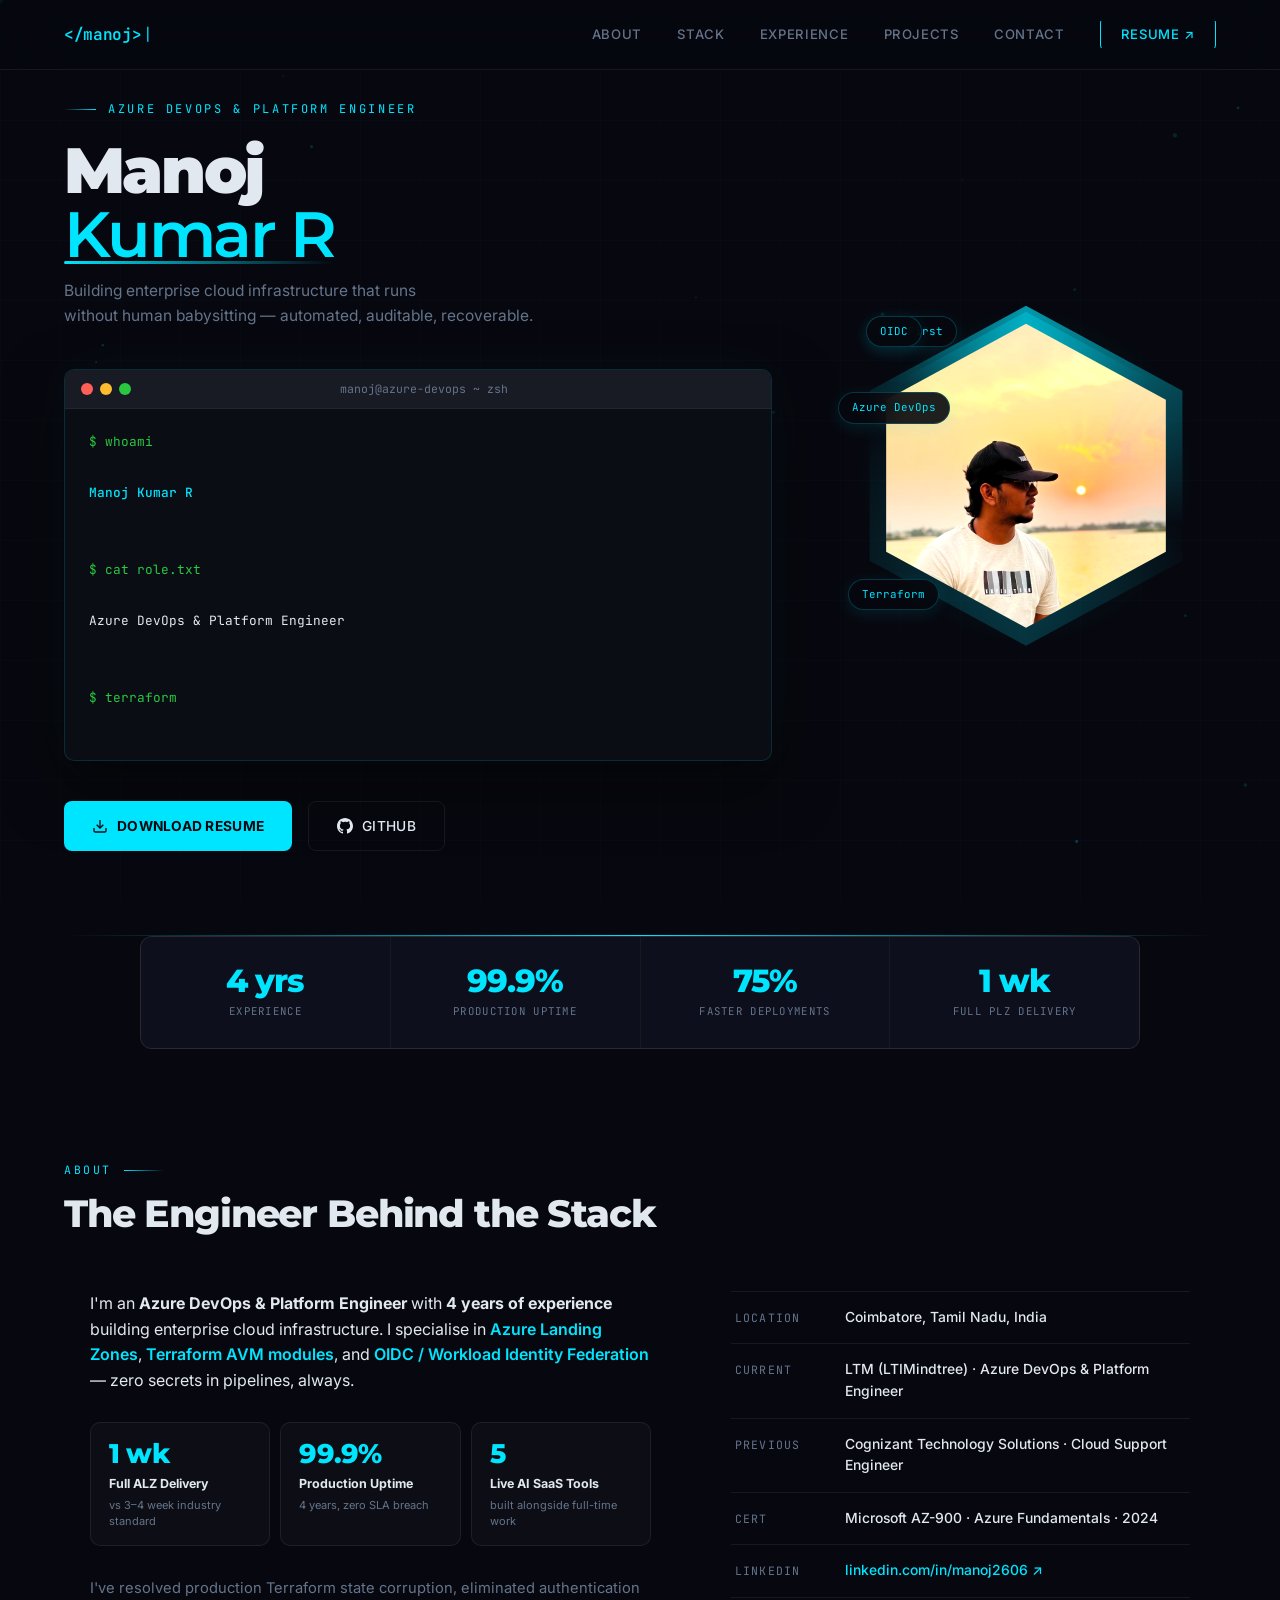
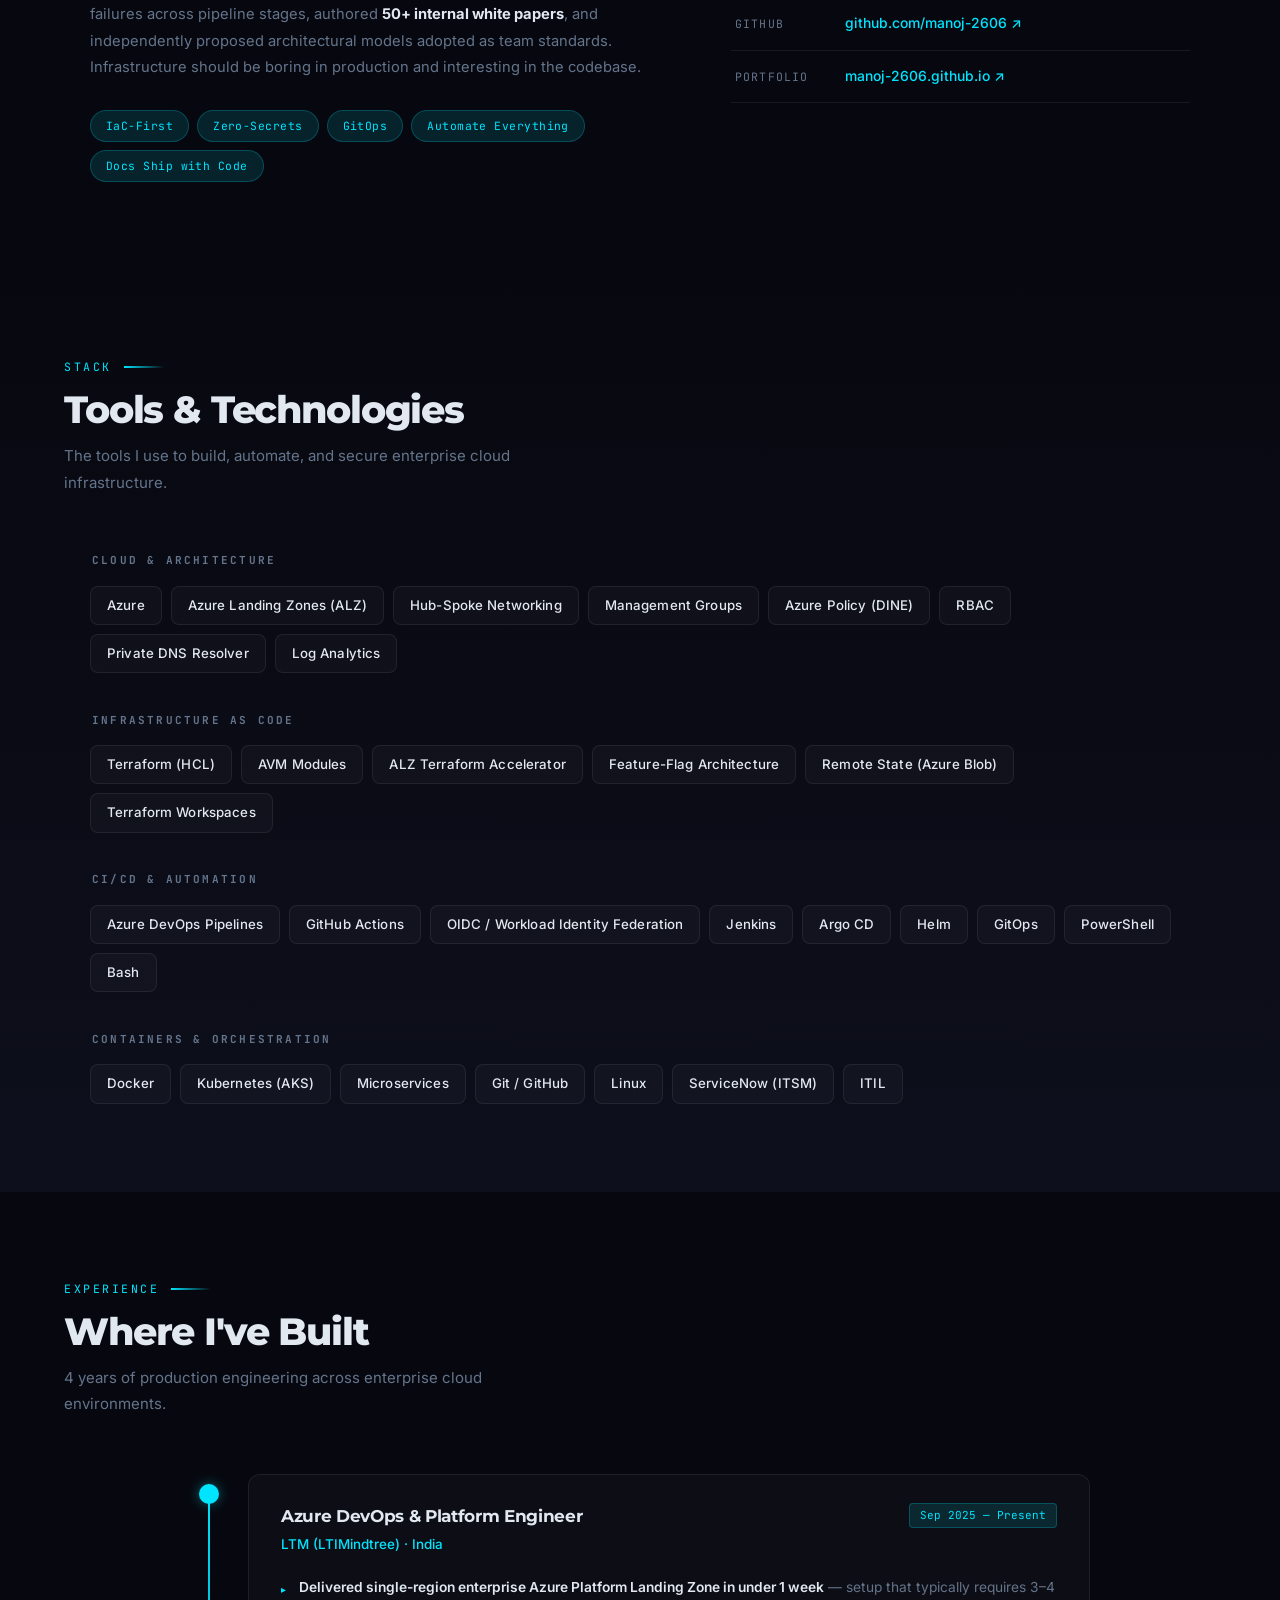
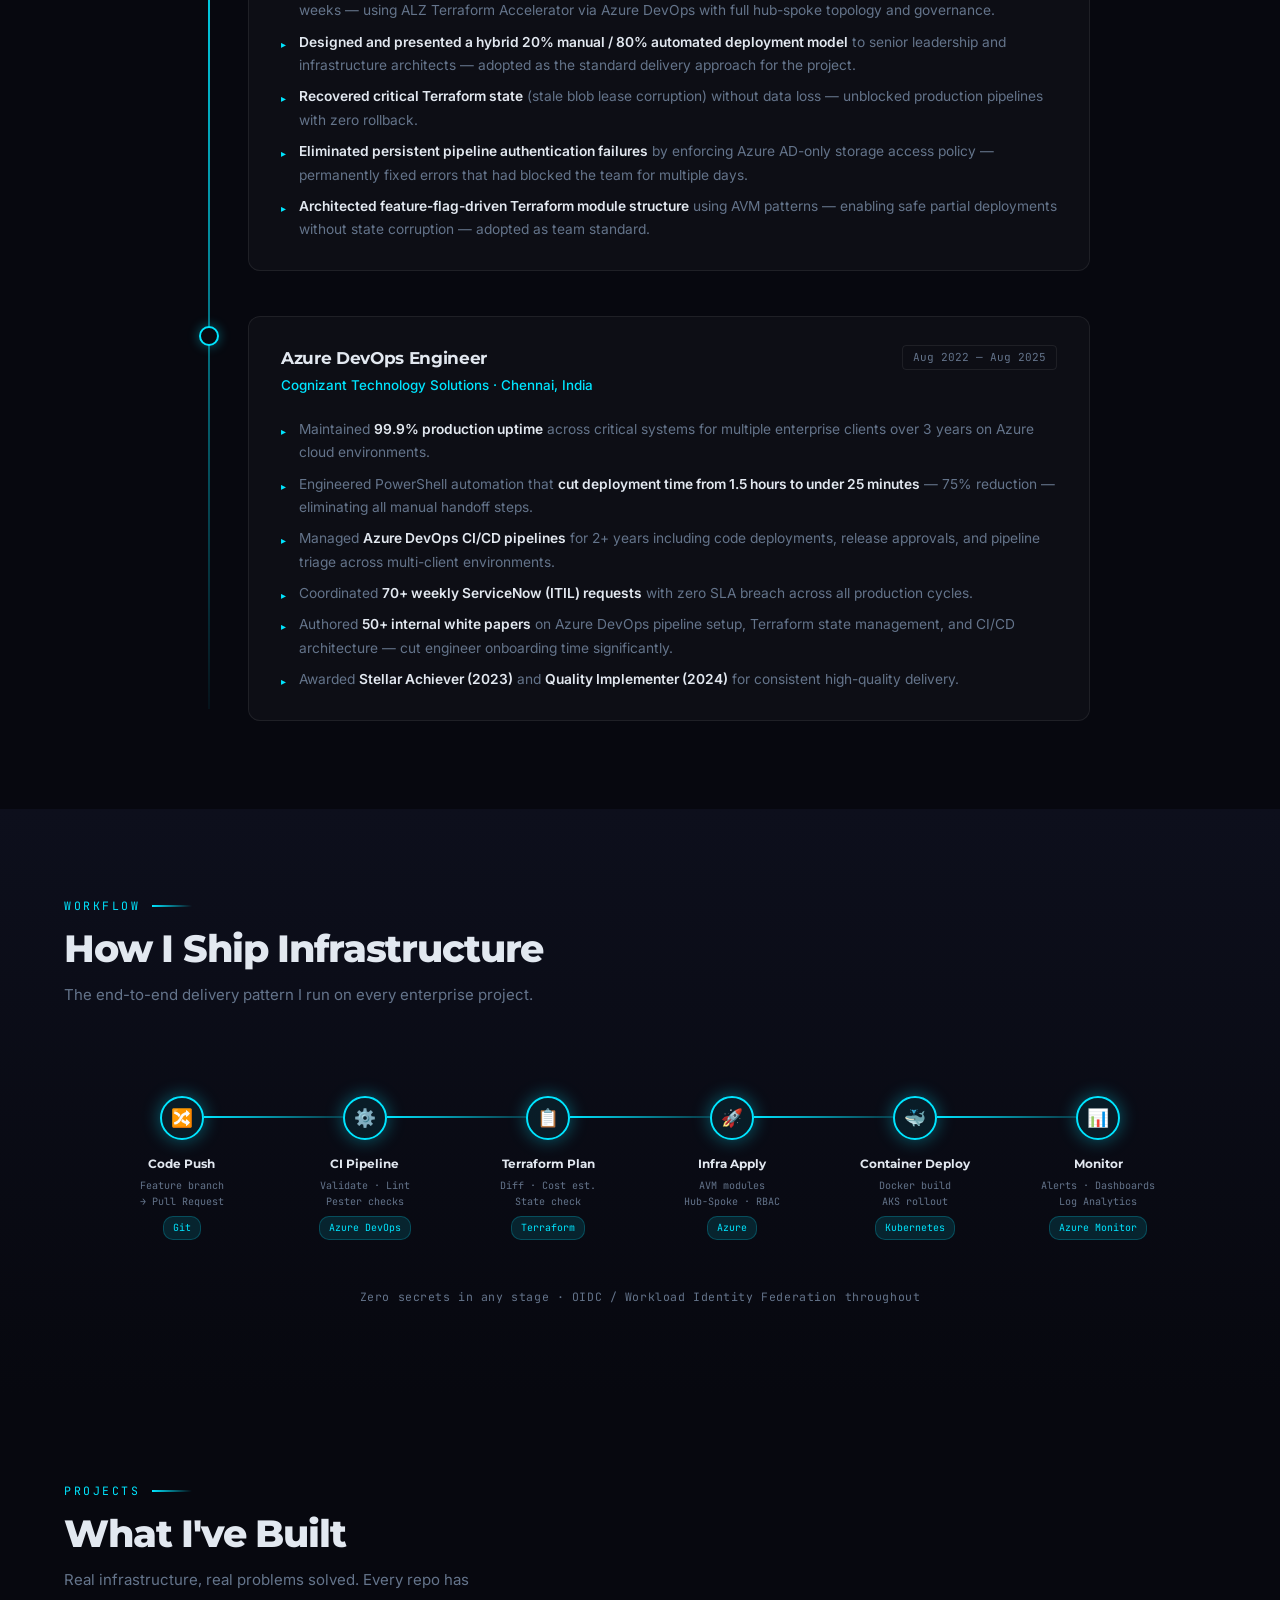
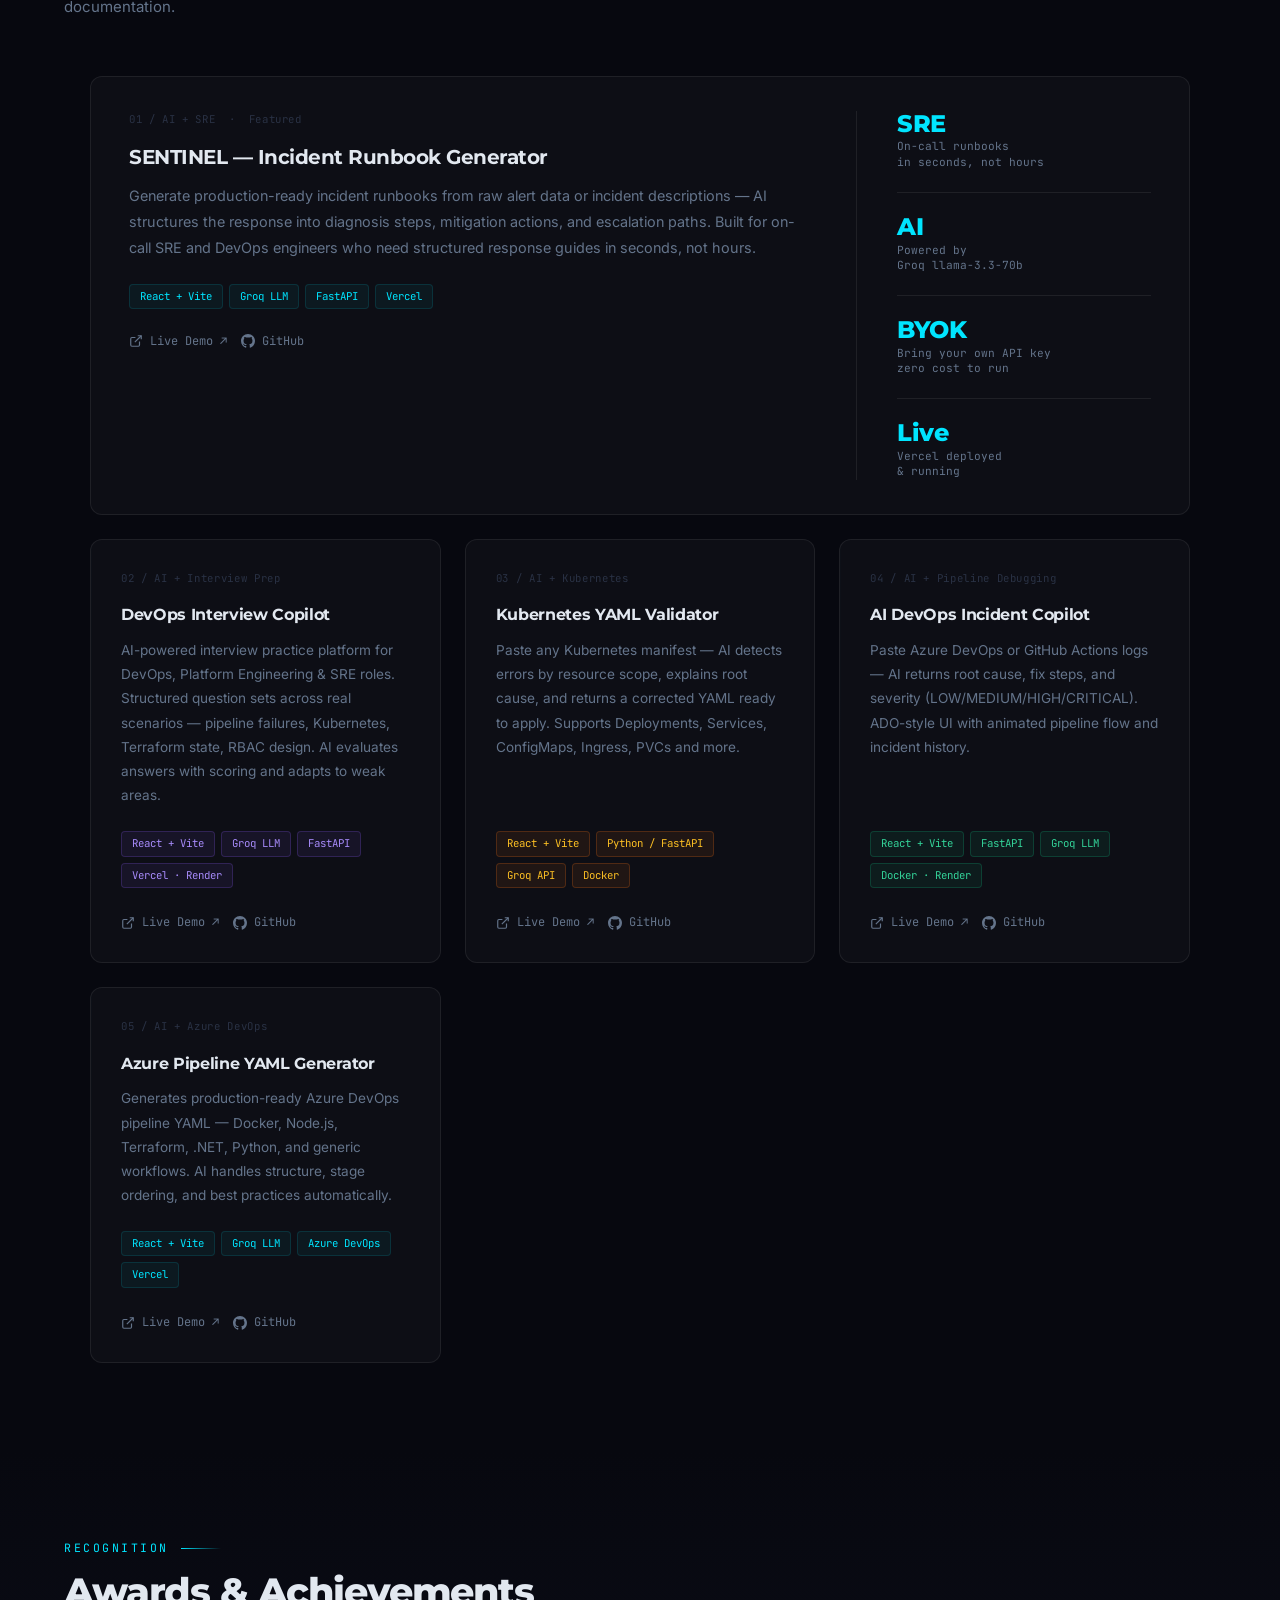
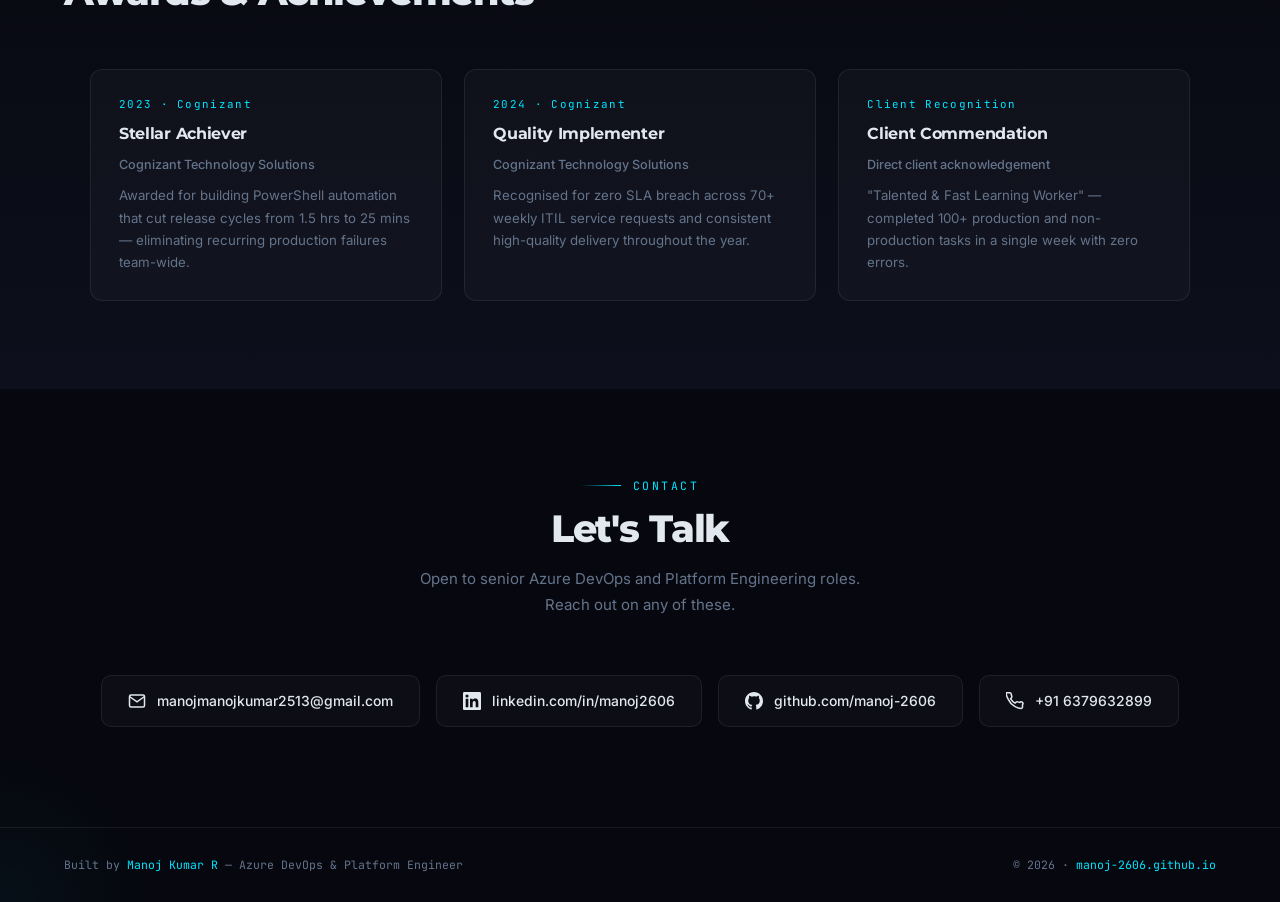
==== commit 5c153e8e: "updated Resume & .html file" ====
--- a/index.html
+++ b/index.html
@@ -98,7 +98,7 @@
   <div id="stats">
     <div class="stats-strip">
       <div class="stat-item">
-        <div class="stat-num counter" data-target="3.6" data-suffix=" yrs">0</div>
+        <div class="stat-num counter" data-target="4" data-suffix=" yrs">0</div>
         <div class="stat-label">Experience</div>
       </div>
       <div class="stat-item">
@@ -139,10 +139,10 @@
           <div class="impact-card">
             <span class="impact-num">99.9%</span>
             <span class="impact-label">Production Uptime</span>
-            <span class="impact-sub">3 years, zero SLA breach</span>
+            <span class="impact-sub">4 years, zero SLA breach</span>
           </div>
           <div class="impact-card">
-            <span class="impact-num">4</span>
+            <span class="impact-num">5</span>
             <span class="impact-label">Live AI SaaS Tools</span>
             <span class="impact-sub">built alongside full-time work</span>
           </div>
@@ -165,8 +165,7 @@
 
       <div class="reveal reveal-d2">
         <div class="info-table">
-          <div class="info-row"><span class="info-key">Location</span><span class="info-val">Erode, Tamil Nadu,
-              India</span></div>
+          <div class="info-row"><span class="info-key">Location</span><span class="info-val">Coimbatore, Tamil Nadu, India</span></div>
           <div class="info-row"><span class="info-key">Current</span><span class="info-val">LTM (LTIMindtree) · Azure
               DevOps &amp; Platform Engineer</span></div>
           <div class="info-row"><span class="info-key">Previous</span><span class="info-val">Cognizant Technology
@@ -235,7 +234,7 @@
     <div class="section-header reveal">
       <p class="section-eyebrow">Experience</p>
       <h2 class="section-title">Where I've Built</h2>
-      <p class="section-sub">3.6 years of production engineering across enterprise cloud environments.</p>
+      <p class="section-sub">4 years of production engineering across enterprise cloud environments.</p>
     </div>
 
     <div class="timeline-wrap">
@@ -370,27 +369,26 @@
 
     <div class="projects-grid">
 
-      <!-- P1: FEATURED -->
+      <!-- P1: SENTINEL — FEATURED -->
       <div class="proj-card featured reveal reveal-d1">
         <div class="proj-left">
-          <p class="proj-idx">01 / AI + Interview Prep &nbsp;&middot;&nbsp; Featured</p>
-          <h3 class="proj-name">DevOps Interview Copilot</h3>
-          <p class="proj-desc">AI-powered interview practice platform for DevOps, Platform Engineering &amp; SRE roles.
-            Structured question sets across real scenarios — pipeline failures, Kubernetes, Terraform state, RBAC
-            design. AI evaluates your answers with scoring and adapts to weak areas. Built for engineers targeting
-            senior roles.</p>
+          <p class="proj-idx">01 / AI + SRE &nbsp;&middot;&nbsp; Featured</p>
+          <h3 class="proj-name">SENTINEL — Incident Runbook Generator</h3>
+          <p class="proj-desc">Generate production-ready incident runbooks from raw alert data or incident descriptions
+            — AI structures the response into diagnosis steps, mitigation actions, and escalation paths. Built for
+            on-call SRE and DevOps engineers who need structured response guides in seconds, not hours.</p>
           <div class="proj-tags" style="margin-bottom:1.4rem">
             <span class="p-tag">React + Vite</span><span class="p-tag">Groq LLM</span><span
-              class="p-tag">FastAPI</span><span class="p-tag">Vercel</span><span class="p-tag">Render</span>
+              class="p-tag">FastAPI</span><span class="p-tag">Vercel</span>
           </div>
           <div style="display:flex;gap:14px;flex-wrap:wrap;">
-            <a href="https://devops-interview-copilot.vercel.app" target="_blank" class="proj-link"><svg width="14"
-                height="14" fill="none" stroke="currentColor" stroke-width="2" viewBox="0 0 24 24">
+            <a href="https://sentinel-ai.vercel.app" target="_blank" class="proj-link"><svg width="14" height="14"
+                fill="none" stroke="currentColor" stroke-width="2" viewBox="0 0 24 24">
                 <path d="M18 13v6a2 2 0 01-2 2H5a2 2 0 01-2-2V8a2 2 0 012-2h6" />
                 <polyline points="15 3 21 3 21 9" />
                 <line x1="10" y1="14" x2="21" y2="3" />
               </svg> Live Demo ↗</a>
-            <a href="https://github.com/manoj-2606/DevOps-Interview-Copilot" target="_blank" class="proj-link"><svg
+            <a href="https://github.com/manoj-2606/Sentinel-Runbook-Generator" target="_blank" class="proj-link"><svg
                 width="14" height="14" fill="currentColor" viewBox="0 0 24 24">
                 <path
                   d="M12 0C5.374 0 0 5.373 0 12c0 5.302 3.438 9.8 8.207 11.387.599.111.793-.261.793-.577v-2.234c-3.338.726-4.033-1.416-4.033-1.416-.546-1.387-1.333-1.756-1.333-1.756-1.089-.745.083-.729.083-.729 1.205.084 1.839 1.237 1.839 1.237 1.07 1.834 2.807 1.304 3.492.997.107-.775.418-1.305.762-1.604-2.665-.305-5.467-1.334-5.467-5.931 0-1.311.469-2.381 1.236-3.221-.124-.303-.535-1.524.117-3.176 0 0 1.008-.322 3.301 1.23A11.509 11.509 0 0112 5.803c1.02.005 2.047.138 3.006.404 2.291-1.552 3.297-1.23 3.297-1.23.653 1.653.242 2.874.118 3.176.77.84 1.235 1.911 1.235 3.221 0 4.609-2.807 5.624-5.479 5.921.43.372.823 1.102.823 2.222v3.293c0 .319.192.694.801.576C20.566 21.797 24 17.3 24 12c0-6.627-5.373-12-12-12z" />
@@ -399,13 +397,13 @@
         </div>
         <div class="proj-right">
           <div class="proj-stat">
-            <span class="proj-stat-num">4</span>
-            <span class="proj-stat-label">Engineering disciplines<br>DevOps · Platform · SRE · Cloud</span>
+            <span class="proj-stat-num">SRE</span>
+            <span class="proj-stat-label">On-call runbooks<br>in seconds, not hours</span>
           </div>
           <div class="proj-divider"></div>
           <div class="proj-stat">
             <span class="proj-stat-num">AI</span>
-            <span class="proj-stat-label">Answer evaluation via<br>Groq llama-3.3-70b</span>
+            <span class="proj-stat-label">Powered by<br>Groq llama-3.3-70b</span>
           </div>
           <div class="proj-divider"></div>
           <div class="proj-stat">
@@ -415,21 +413,48 @@
           <div class="proj-divider"></div>
           <div class="proj-stat">
             <span class="proj-stat-num">Live</span>
-            <span class="proj-stat-label">Vercel + Render<br>deployed &amp; running</span>
-          </div>
-        </div>
-      </div>
-
-      <!-- P2: Kubernetes YAML Validator — violet -->
+            <span class="proj-stat-label">Vercel deployed<br>&amp; running</span>
+          </div>
+        </div>
+      </div>
+
+      <!-- P2: DevOps Interview Copilot — violet -->
       <div class="proj-card reveal reveal-d1" data-accent="violet">
-        <p class="proj-idx">02 / AI + Kubernetes</p>
+        <p class="proj-idx">02 / AI + Interview Prep</p>
+        <h3 class="proj-name">DevOps Interview Copilot</h3>
+        <p class="proj-desc">AI-powered interview practice platform for DevOps, Platform Engineering &amp; SRE roles.
+          Structured question sets across real scenarios — pipeline failures, Kubernetes, Terraform state, RBAC design.
+          AI evaluates answers with scoring and adapts to weak areas.</p>
+        <div class="proj-tags">
+          <span class="p-tag p-tag-violet">React + Vite</span><span class="p-tag p-tag-violet">Groq LLM</span><span
+            class="p-tag p-tag-violet">FastAPI</span><span class="p-tag p-tag-violet">Vercel · Render</span>
+        </div>
+        <div style="display:flex;gap:14px;flex-wrap:wrap;">
+          <a href="https://devops-interview-copilot.vercel.app" target="_blank" class="proj-link"><svg width="14"
+              height="14" fill="none" stroke="currentColor" stroke-width="2" viewBox="0 0 24 24">
+              <path d="M18 13v6a2 2 0 01-2 2H5a2 2 0 01-2-2V8a2 2 0 012-2h6" />
+              <polyline points="15 3 21 3 21 9" />
+              <line x1="10" y1="14" x2="21" y2="3" />
+            </svg> Live Demo ↗</a>
+          <a href="https://github.com/manoj-2606/DevOps-Interview-Copilot" target="_blank" class="proj-link"><svg
+              width="14" height="14" fill="currentColor" viewBox="0 0 24 24">
+              <path
+                d="M12 0C5.374 0 0 5.373 0 12c0 5.302 3.438 9.8 8.207 11.387.599.111.793-.261.793-.577v-2.234c-3.338.726-4.033-1.416-4.033-1.416-.546-1.387-1.333-1.756-1.333-1.756-1.089-.745.083-.729.083-.729 1.205.084 1.839 1.237 1.839 1.237 1.07 1.834 2.807 1.304 3.492.997.107-.775.418-1.305.762-1.604-2.665-.305-5.467-1.334-5.467-5.931 0-1.311.469-2.381 1.236-3.221-.124-.303-.535-1.524.117-3.176 0 0 1.008-.322 3.301 1.23A11.509 11.509 0 0112 5.803c1.02.005 2.047.138 3.006.404 2.291-1.552 3.297-1.23 3.297-1.23.653 1.653.242 2.874.118 3.176.77.84 1.235 1.911 1.235 3.221 0 4.609-2.807 5.624-5.479 5.921.43.372.823 1.102.823 2.222v3.293c0 .319.192.694.801.576C20.566 21.797 24 17.3 24 12c0-6.627-5.373-12-12-12z" />
+            </svg> GitHub</a>
+        </div>
+      </div>
+
+      <!-- P3: Kubernetes YAML Validator — amber -->
+      <div class="proj-card reveal reveal-d2" data-accent="amber">
+        <p class="proj-idx">03 / AI + Kubernetes</p>
         <h3 class="proj-name">Kubernetes YAML Validator</h3>
         <p class="proj-desc">Paste any Kubernetes manifest — AI detects errors by resource scope, explains root cause,
           and returns a corrected YAML ready to apply. Supports Deployments, Services, ConfigMaps, Ingress, PVCs and
           more.</p>
         <div class="proj-tags">
-          <span class="p-tag p-tag-violet">React + Vite</span><span class="p-tag p-tag-violet">Python /
-            FastAPI</span><span class="p-tag p-tag-violet">Groq API</span><span class="p-tag p-tag-violet">Docker</span>
+          <span class="p-tag p-tag-amber">React + Vite</span><span class="p-tag p-tag-amber">Python /
+            FastAPI</span><span class="p-tag p-tag-amber">Groq API</span><span
+            class="p-tag p-tag-amber">Docker</span>
         </div>
         <div style="display:flex;gap:14px;flex-wrap:wrap;">
           <a href="https://kubernetes-yaml-validator.vercel.app" target="_blank" class="proj-link"><svg width="14"
@@ -446,15 +471,15 @@
         </div>
       </div>
 
-      <!-- P3: AI Incident Copilot — amber -->
-      <div class="proj-card reveal reveal-d2" data-accent="amber">
-        <p class="proj-idx">03 / AI + Pipeline Debugging</p>
+      <!-- P4: AI DevOps Incident Copilot — emerald -->
+      <div class="proj-card reveal reveal-d3" data-accent="emerald">
+        <p class="proj-idx">04 / AI + Pipeline Debugging</p>
         <h3 class="proj-name">AI DevOps Incident Copilot</h3>
         <p class="proj-desc">Paste Azure DevOps or GitHub Actions logs — AI returns root cause, fix steps, and severity
           (LOW/MEDIUM/HIGH/CRITICAL). ADO-style UI with animated pipeline flow and incident history.</p>
         <div class="proj-tags">
-          <span class="p-tag p-tag-amber">React + Vite</span><span class="p-tag p-tag-amber">FastAPI</span><span
-            class="p-tag p-tag-amber">Groq LLM</span><span class="p-tag p-tag-amber">Docker · Render</span>
+          <span class="p-tag p-tag-emerald">React + Vite</span><span class="p-tag p-tag-emerald">FastAPI</span><span
+            class="p-tag p-tag-emerald">Groq LLM</span><span class="p-tag p-tag-emerald">Docker · Render</span>
         </div>
         <div style="display:flex;gap:14px;flex-wrap:wrap;">
           <a href="https://ai-dev-ops-incident-copilot.vercel.app" target="_blank" class="proj-link"><svg width="14"
@@ -471,15 +496,15 @@
         </div>
       </div>
 
-      <!-- P4: Azure Pipeline YAML Generator — emerald -->
-      <div class="proj-card reveal reveal-d3" data-accent="emerald">
-        <p class="proj-idx">04 / AI + Azure DevOps</p>
+      <!-- P5: Azure Pipeline YAML Generator — default cyan -->
+      <div class="proj-card reveal reveal-d4">
+        <p class="proj-idx">05 / AI + Azure DevOps</p>
         <h3 class="proj-name">Azure Pipeline YAML Generator</h3>
         <p class="proj-desc">Generates production-ready Azure DevOps pipeline YAML — Docker, Node.js, Terraform, .NET,
           Python, and generic workflows. AI handles structure, stage ordering, and best practices automatically.</p>
         <div class="proj-tags">
-          <span class="p-tag p-tag-emerald">React + Vite</span><span class="p-tag p-tag-emerald">Groq LLM</span><span
-            class="p-tag p-tag-emerald">Azure DevOps</span><span class="p-tag p-tag-emerald">Vercel</span>
+          <span class="p-tag">React + Vite</span><span class="p-tag">Groq LLM</span><span class="p-tag">Azure
+            DevOps</span><span class="p-tag">Vercel</span>
         </div>
         <div style="display:flex;gap:14px;flex-wrap:wrap;">
           <a href="https://azure-pipeline-yaml-generator.vercel.app" target="_blank" class="proj-link"><svg width="14"
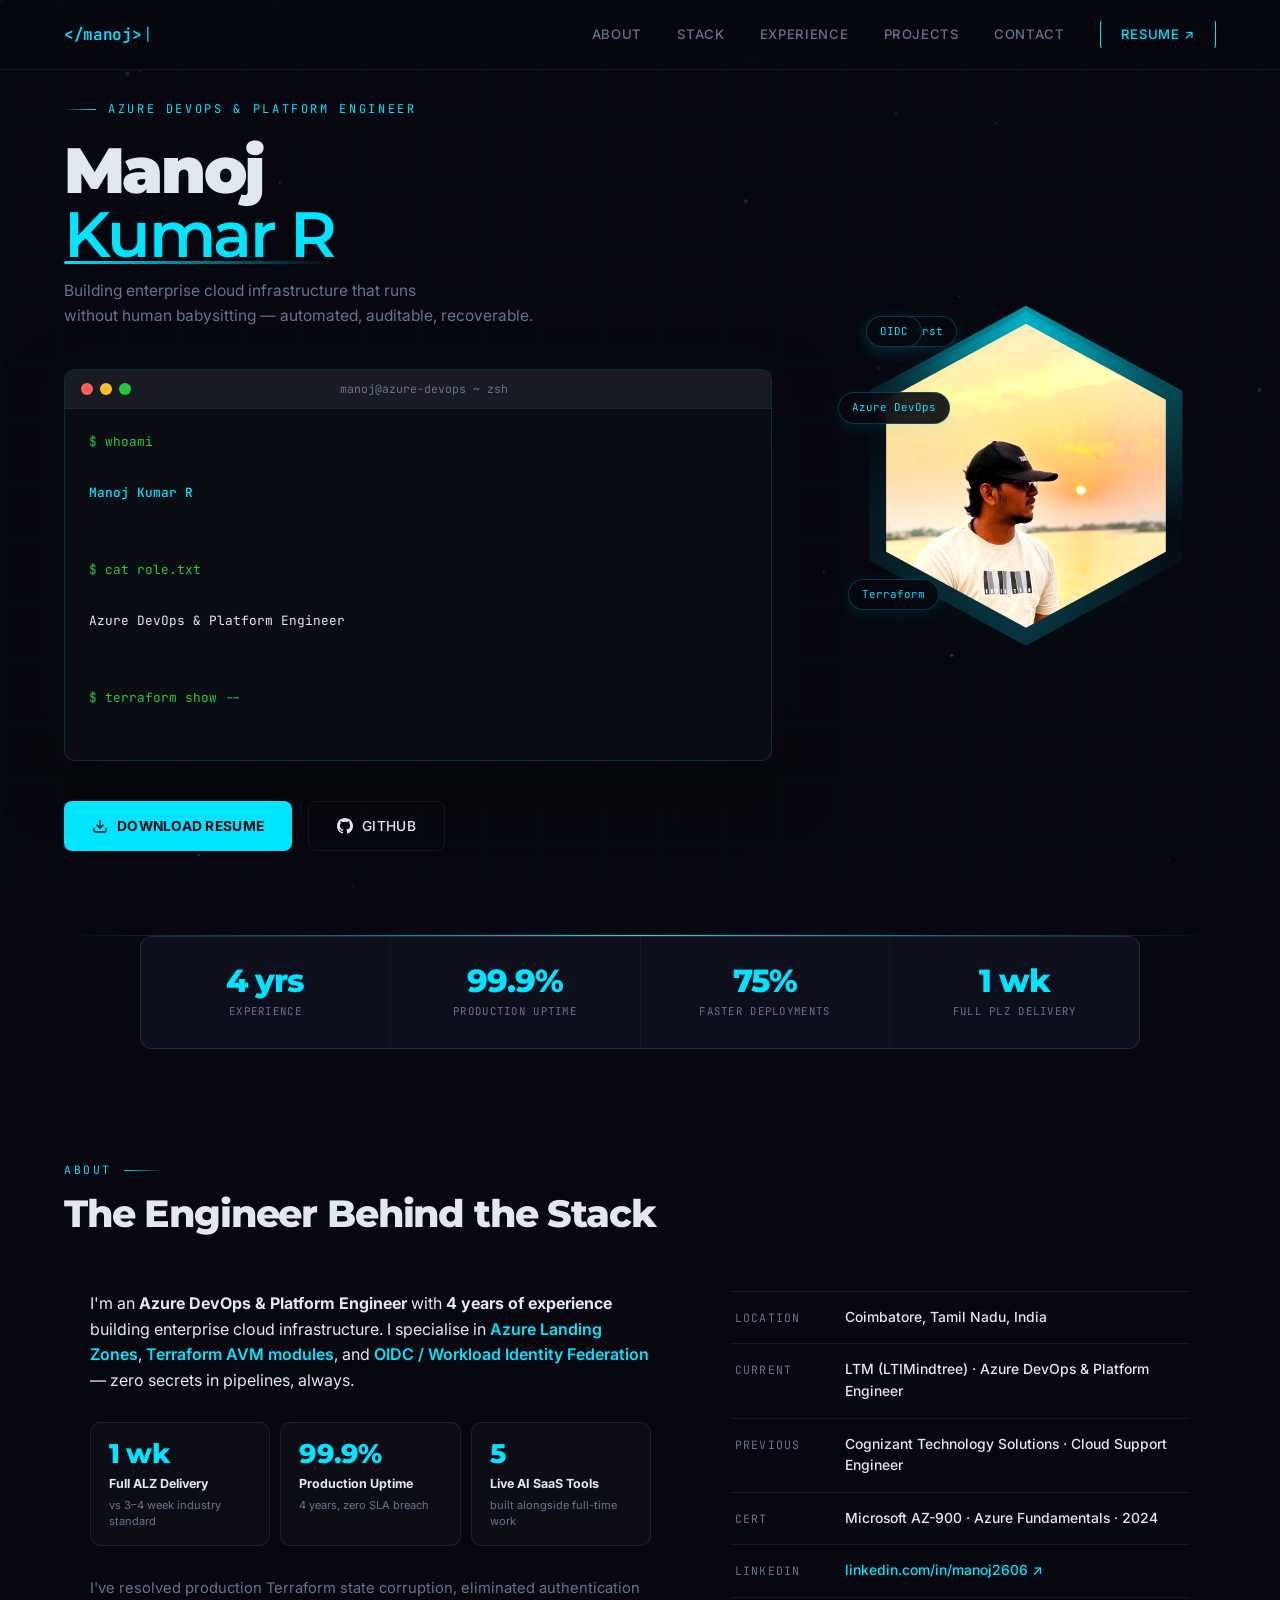
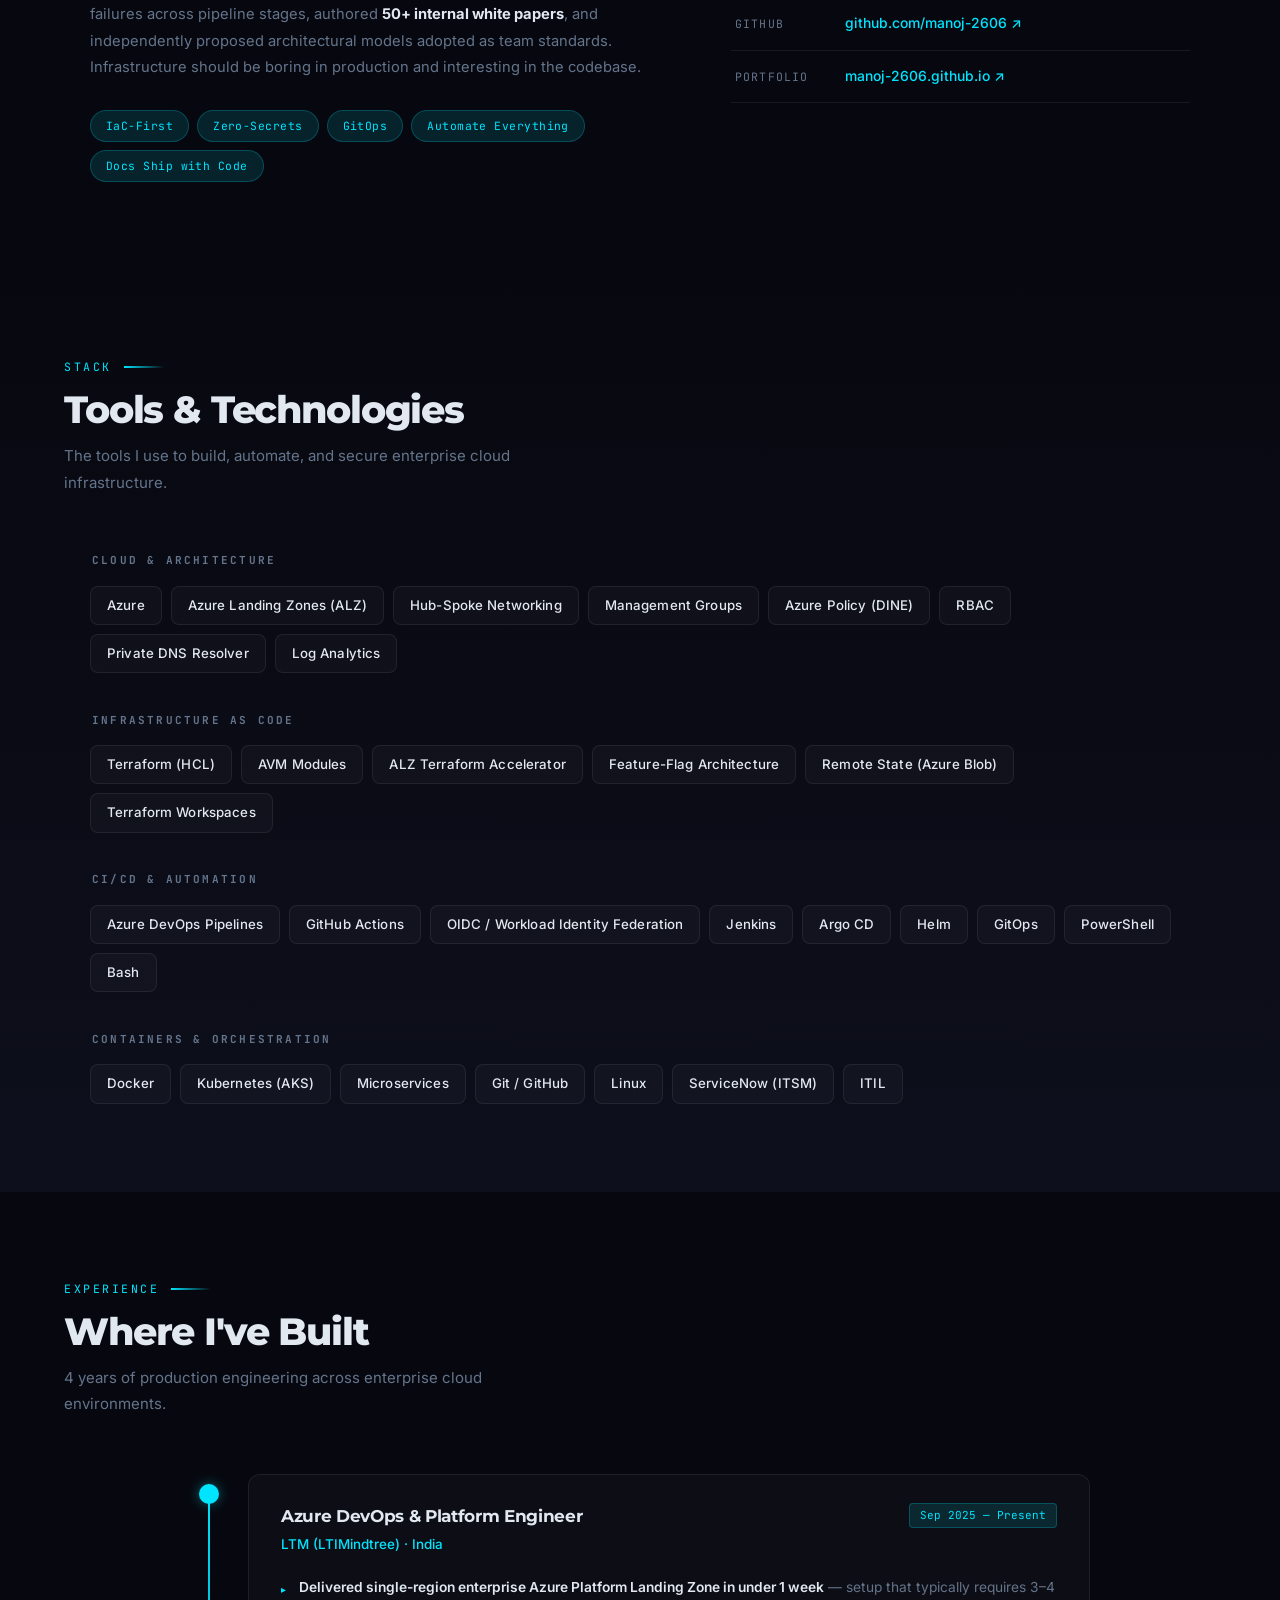
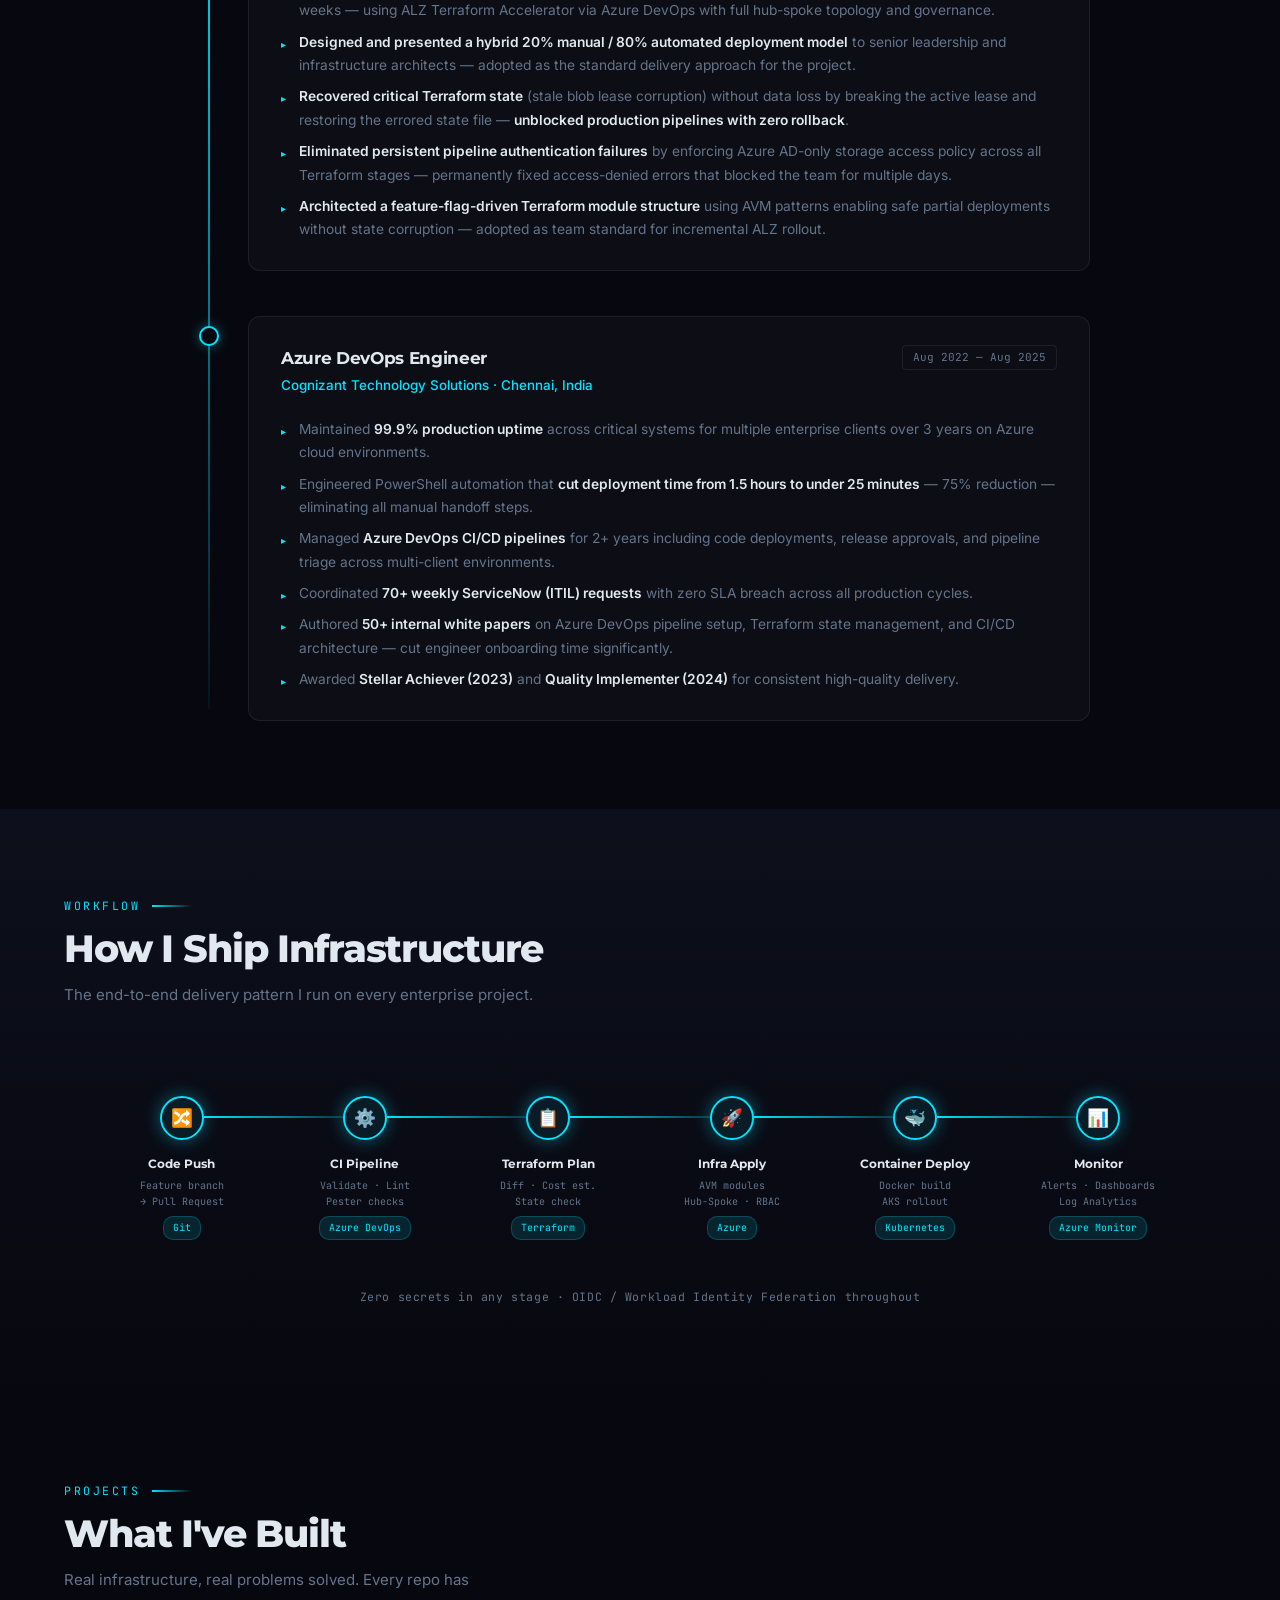
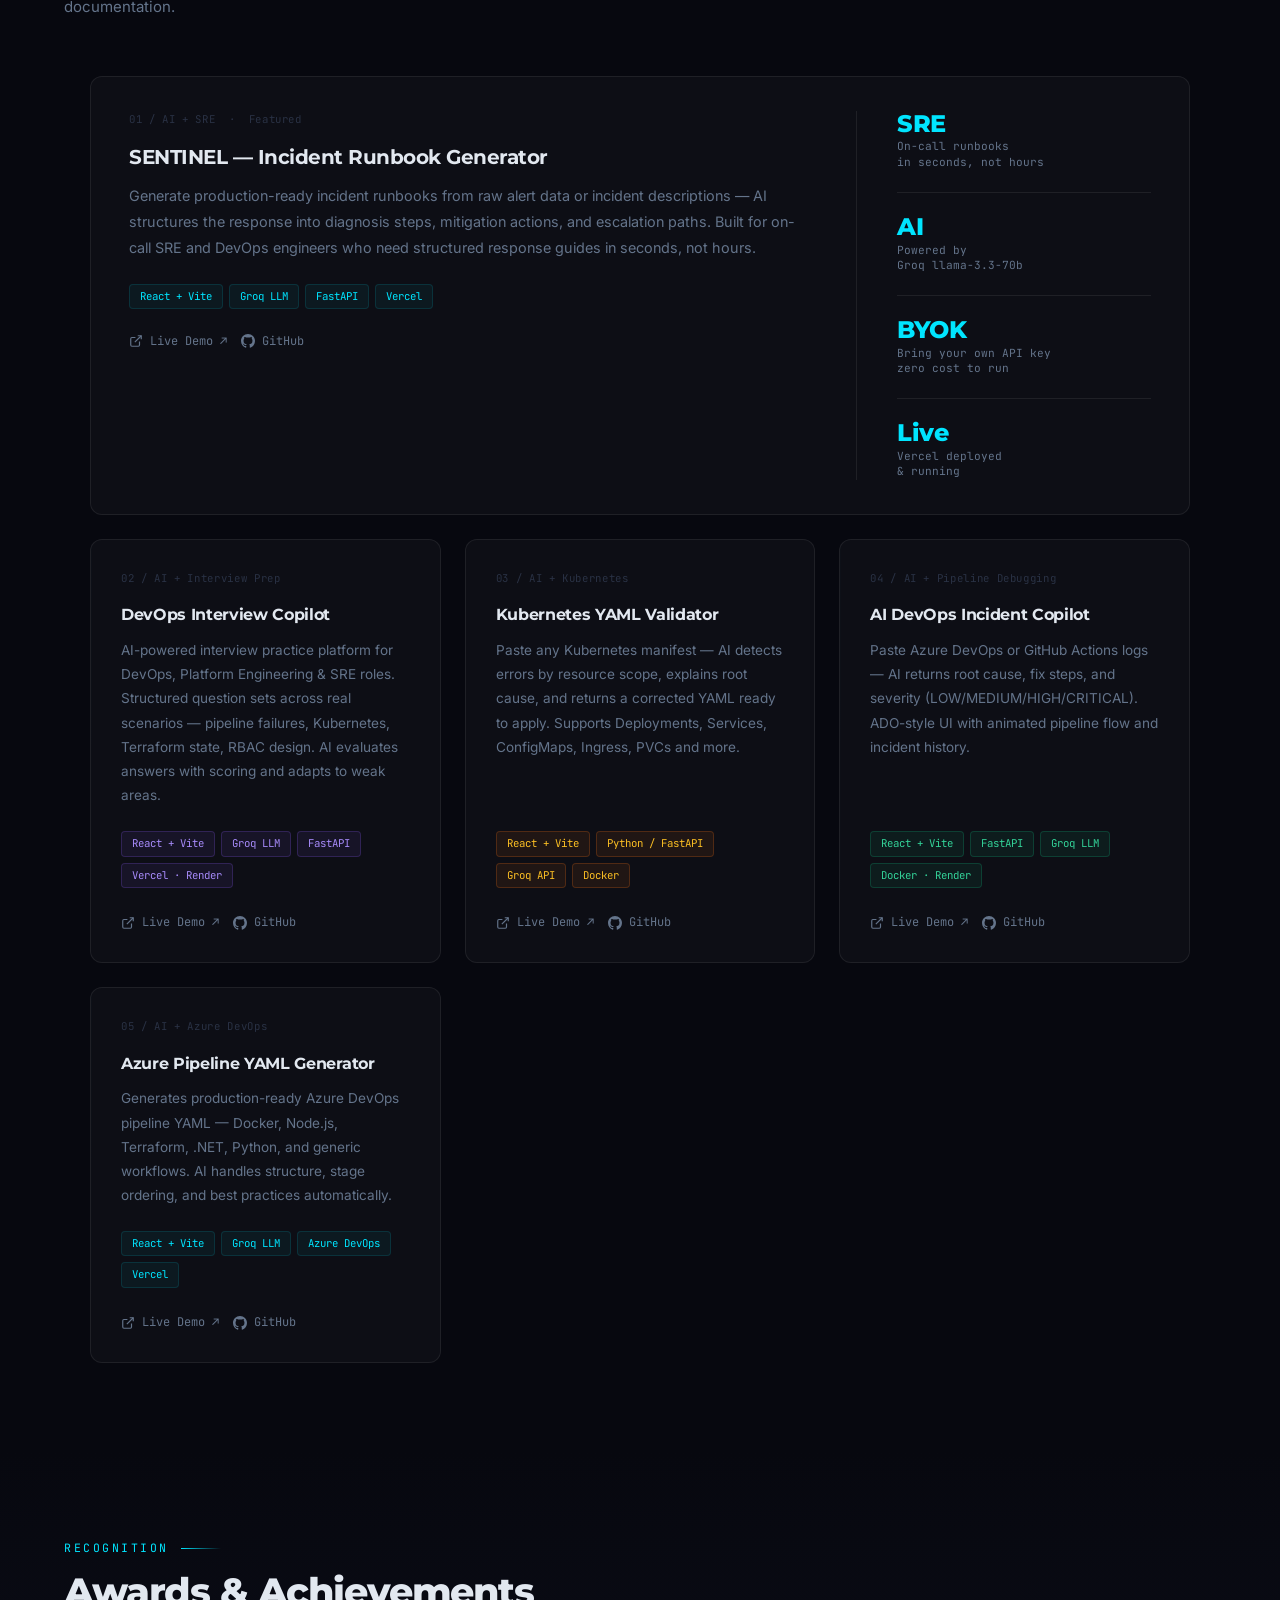
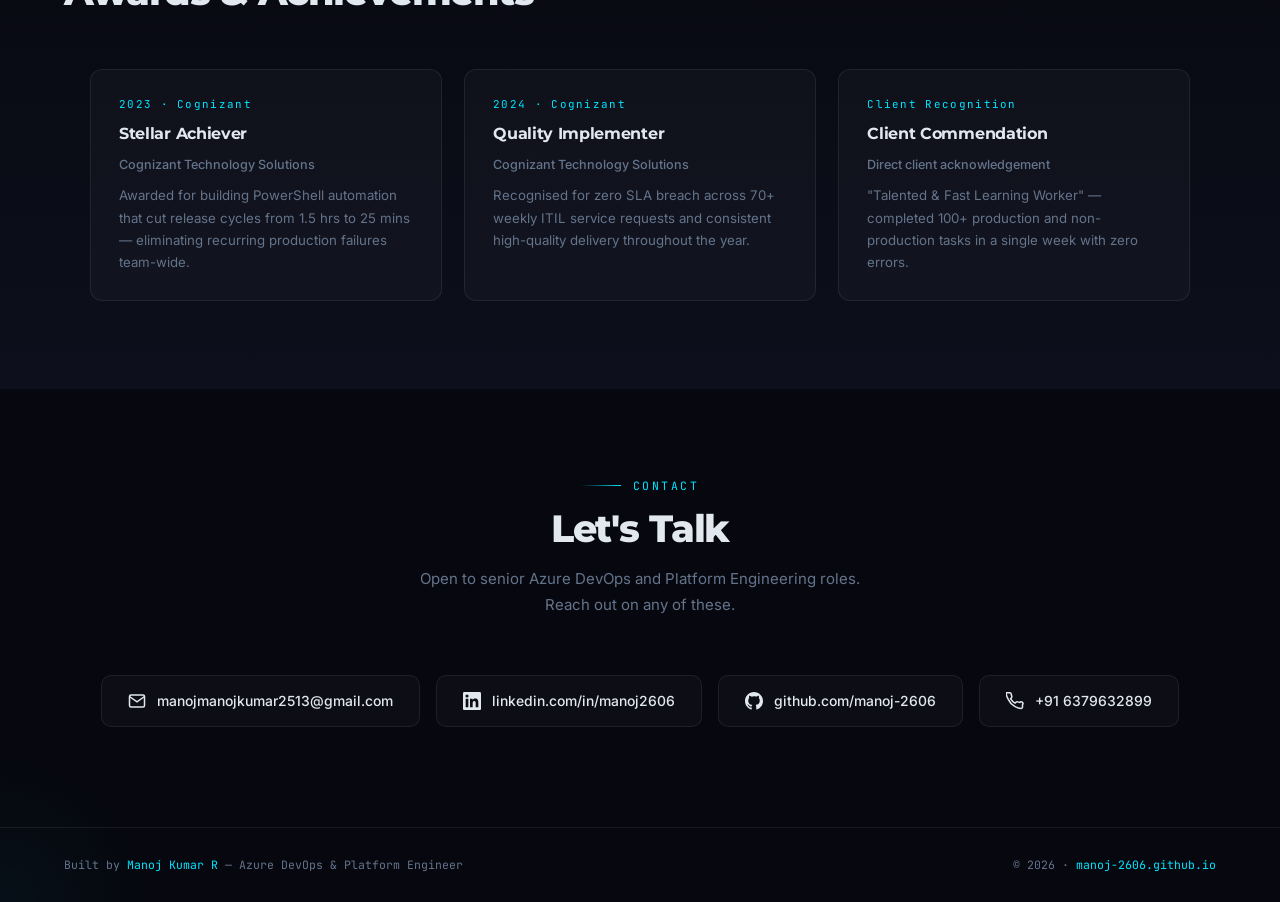
==== commit 62b4dd6c: "updated .html file" ====
--- a/index.html
+++ b/index.html
@@ -128,7 +128,8 @@
         <p>I'm an <strong>Azure DevOps &amp; Platform Engineer</strong> with <strong>4 years of experience</strong>
           building enterprise cloud infrastructure. I specialise in <span class="accent">Azure Landing Zones</span>,
           <span class="accent">Terraform AVM modules</span>, and <span class="accent">OIDC / Workload Identity
-            Federation</span> — zero secrets in pipelines, always.</p>
+            Federation</span> — zero secrets in pipelines, always.
+        </p>
 
         <div class="impact-grid">
           <div class="impact-card">
@@ -165,7 +166,8 @@
 
       <div class="reveal reveal-d2">
         <div class="info-table">
-          <div class="info-row"><span class="info-key">Location</span><span class="info-val">Coimbatore, Tamil Nadu, India</span></div>
+          <div class="info-row"><span class="info-key">Location</span><span class="info-val">Coimbatore, Tamil Nadu,
+              India</span></div>
           <div class="info-row"><span class="info-key">Current</span><span class="info-val">LTM (LTIMindtree) · Azure
               DevOps &amp; Platform Engineer</span></div>
           <div class="info-row"><span class="info-key">Previous</span><span class="info-val">Cognizant Technology
@@ -252,12 +254,15 @@
               topology and governance.</li>
             <li><strong>Designed and presented a hybrid 20% manual / 80% automated deployment model</strong> to senior
               leadership and infrastructure architects — adopted as the standard delivery approach for the project.</li>
-            <li><strong>Recovered critical Terraform state</strong> (stale blob lease corruption) without data loss —
-              unblocked production pipelines with zero rollback.</li>
+            <li><strong>Recovered critical Terraform state</strong> (stale blob lease corruption) without data loss by
+              breaking the active lease and restoring the errored state file — <strong>unblocked production pipelines
+                with zero rollback</strong>.</li>
             <li><strong>Eliminated persistent pipeline authentication failures</strong> by enforcing Azure AD-only
-              storage access policy — permanently fixed errors that had blocked the team for multiple days.</li>
-            <li><strong>Architected feature-flag-driven Terraform module structure</strong> using AVM patterns —
-              enabling safe partial deployments without state corruption — adopted as team standard.</li>
+              storage access policy across all Terraform stages — permanently fixed access-denied errors that blocked
+              the team for multiple days.</li>
+            <li><strong>Architected a feature-flag-driven Terraform module structure</strong> using AVM patterns
+              enabling safe partial deployments without state corruption — adopted as team standard for incremental ALZ
+              rollout.</li>
           </ul>
         </div>
       </div>
@@ -453,8 +458,7 @@
           more.</p>
         <div class="proj-tags">
           <span class="p-tag p-tag-amber">React + Vite</span><span class="p-tag p-tag-amber">Python /
-            FastAPI</span><span class="p-tag p-tag-amber">Groq API</span><span
-            class="p-tag p-tag-amber">Docker</span>
+            FastAPI</span><span class="p-tag p-tag-amber">Groq API</span><span class="p-tag p-tag-amber">Docker</span>
         </div>
         <div style="display:flex;gap:14px;flex-wrap:wrap;">
           <a href="https://kubernetes-yaml-validator.vercel.app" target="_blank" class="proj-link"><svg width="14"
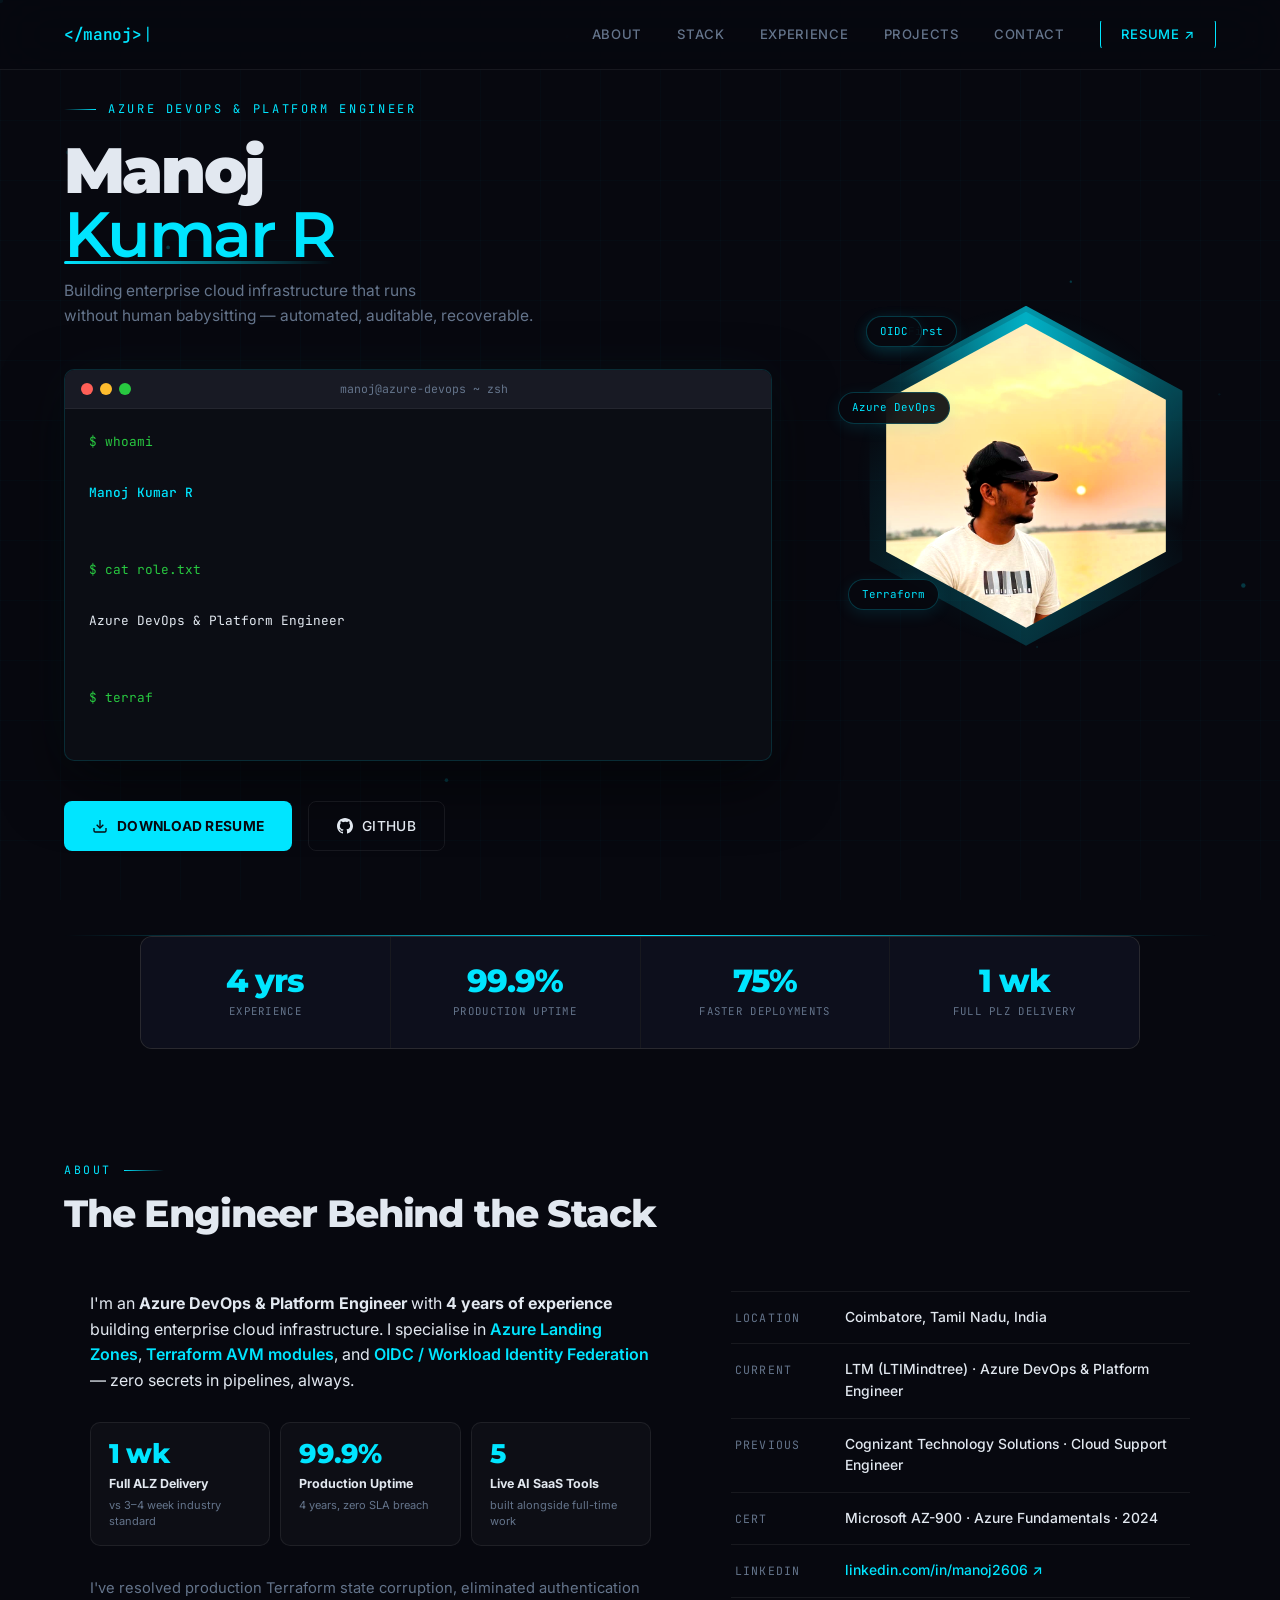
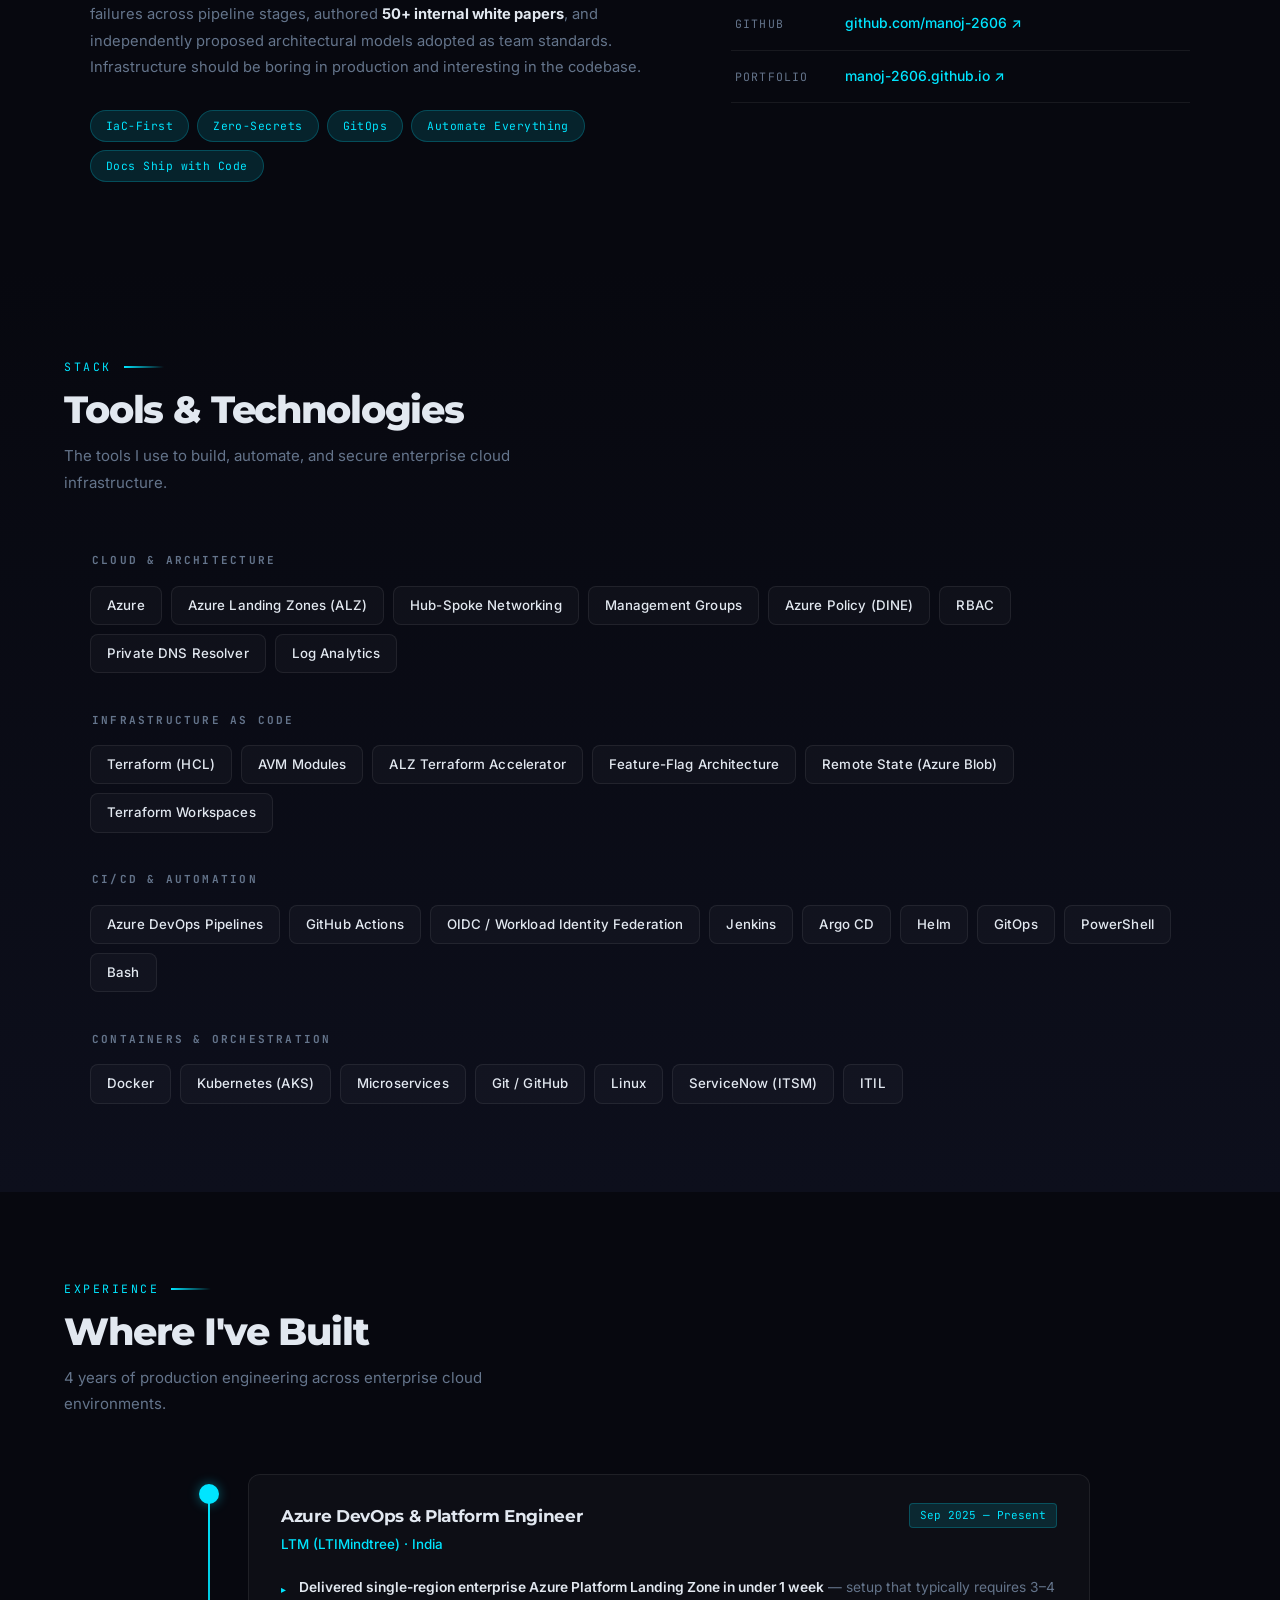
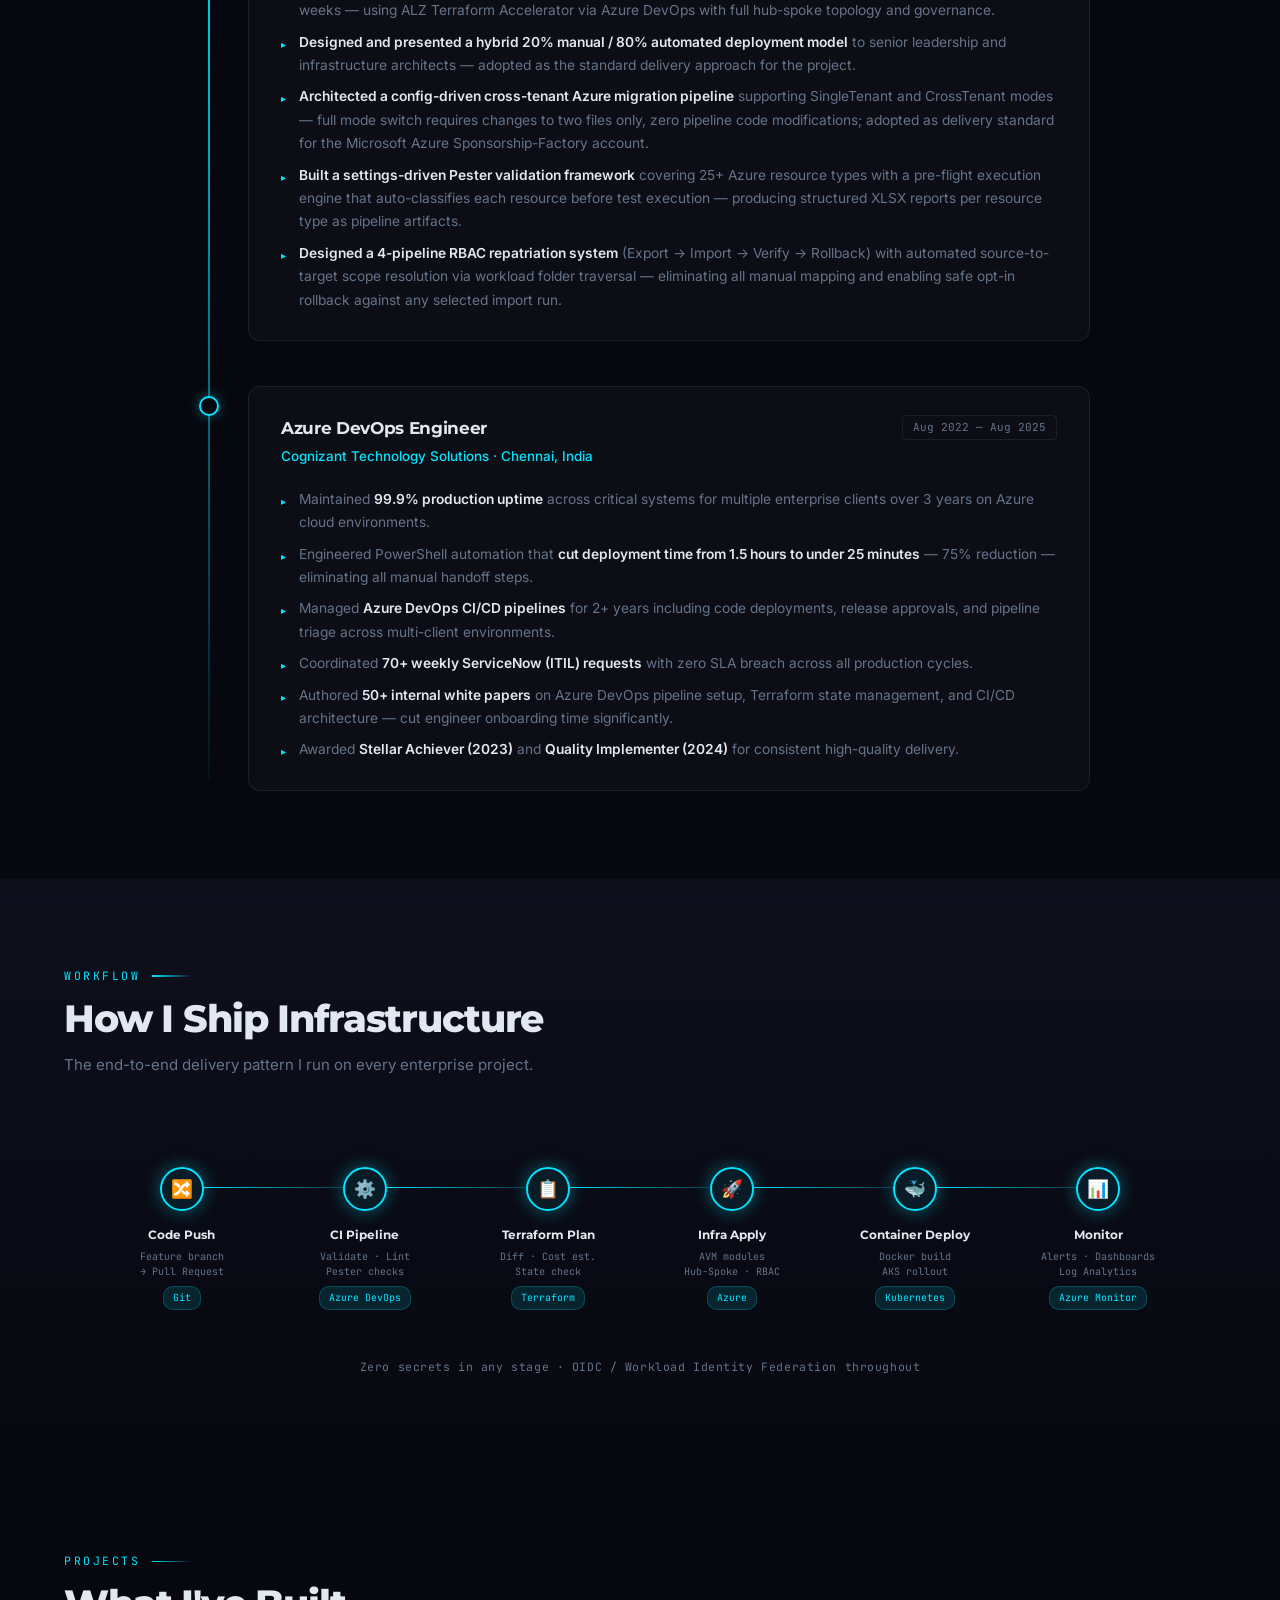
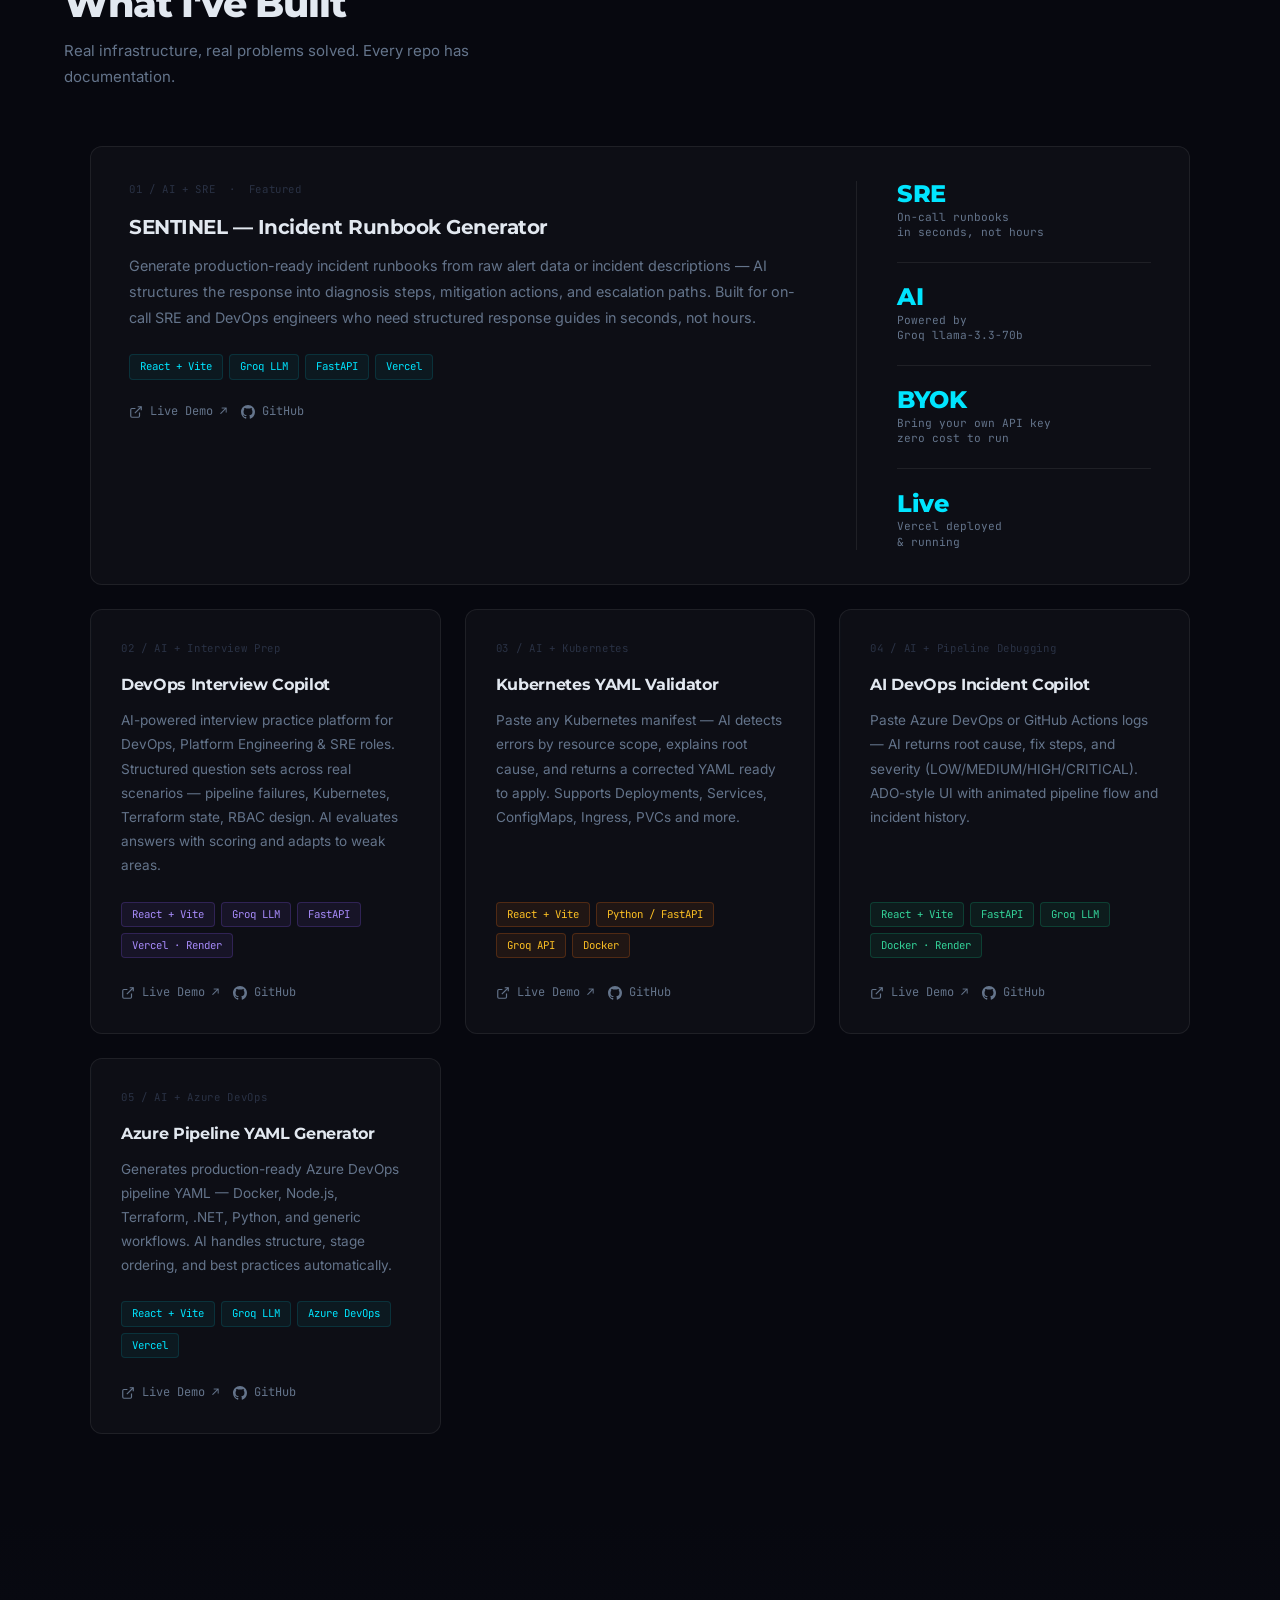
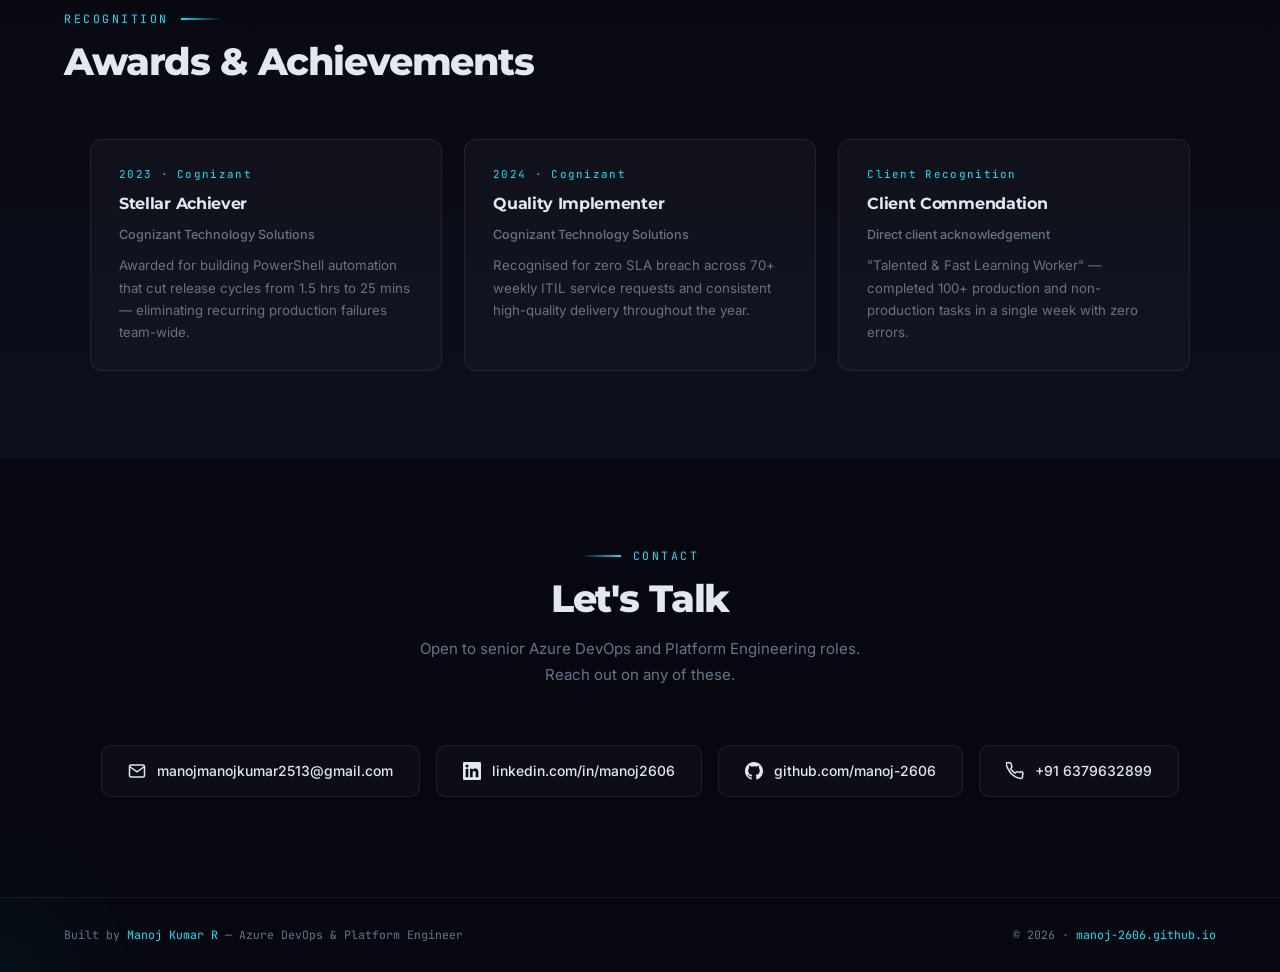
==== commit f59cf4d4: "updated sentinel vercel url" ====
--- a/index.html
+++ b/index.html
@@ -254,15 +254,15 @@
               topology and governance.</li>
             <li><strong>Designed and presented a hybrid 20% manual / 80% automated deployment model</strong> to senior
               leadership and infrastructure architects — adopted as the standard delivery approach for the project.</li>
-            <li><strong>Recovered critical Terraform state</strong> (stale blob lease corruption) without data loss by
-              breaking the active lease and restoring the errored state file — <strong>unblocked production pipelines
-                with zero rollback</strong>.</li>
-            <li><strong>Eliminated persistent pipeline authentication failures</strong> by enforcing Azure AD-only
-              storage access policy across all Terraform stages — permanently fixed access-denied errors that blocked
-              the team for multiple days.</li>
-            <li><strong>Architected a feature-flag-driven Terraform module structure</strong> using AVM patterns
-              enabling safe partial deployments without state corruption — adopted as team standard for incremental ALZ
-              rollout.</li>
+            <li><strong>Architected a config-driven cross-tenant Azure migration pipeline</strong> supporting
+              SingleTenant and CrossTenant modes — full mode switch requires changes to two files only, zero pipeline
+              code modifications; adopted as delivery standard for the Microsoft Azure Sponsorship-Factory account.</li>
+            <li><strong>Built a settings-driven Pester validation framework</strong> covering 25+ Azure resource types
+              with a pre-flight execution engine that auto-classifies each resource before test execution — producing
+              structured XLSX reports per resource type as pipeline artifacts.</li>
+            <li><strong>Designed a 4-pipeline RBAC repatriation system</strong> (Export → Import → Verify → Rollback)
+              with automated source-to-target scope resolution via workload folder traversal — eliminating all manual
+              mapping and enabling safe opt-in rollback against any selected import run.</li>
           </ul>
         </div>
       </div>
@@ -387,8 +387,8 @@
               class="p-tag">FastAPI</span><span class="p-tag">Vercel</span>
           </div>
           <div style="display:flex;gap:14px;flex-wrap:wrap;">
-            <a href="https://sentinel-ai.vercel.app" target="_blank" class="proj-link"><svg width="14" height="14"
-                fill="none" stroke="currentColor" stroke-width="2" viewBox="0 0 24 24">
+            <a href="https://sentinel-ai-beta-smoky.vercel.app" target="_blank" class="proj-link"><svg width="14"
+                height="14" fill="none" stroke="currentColor" stroke-width="2" viewBox="0 0 24 24">
                 <path d="M18 13v6a2 2 0 01-2 2H5a2 2 0 01-2-2V8a2 2 0 012-2h6" />
                 <polyline points="15 3 21 3 21 9" />
                 <line x1="10" y1="14" x2="21" y2="3" />
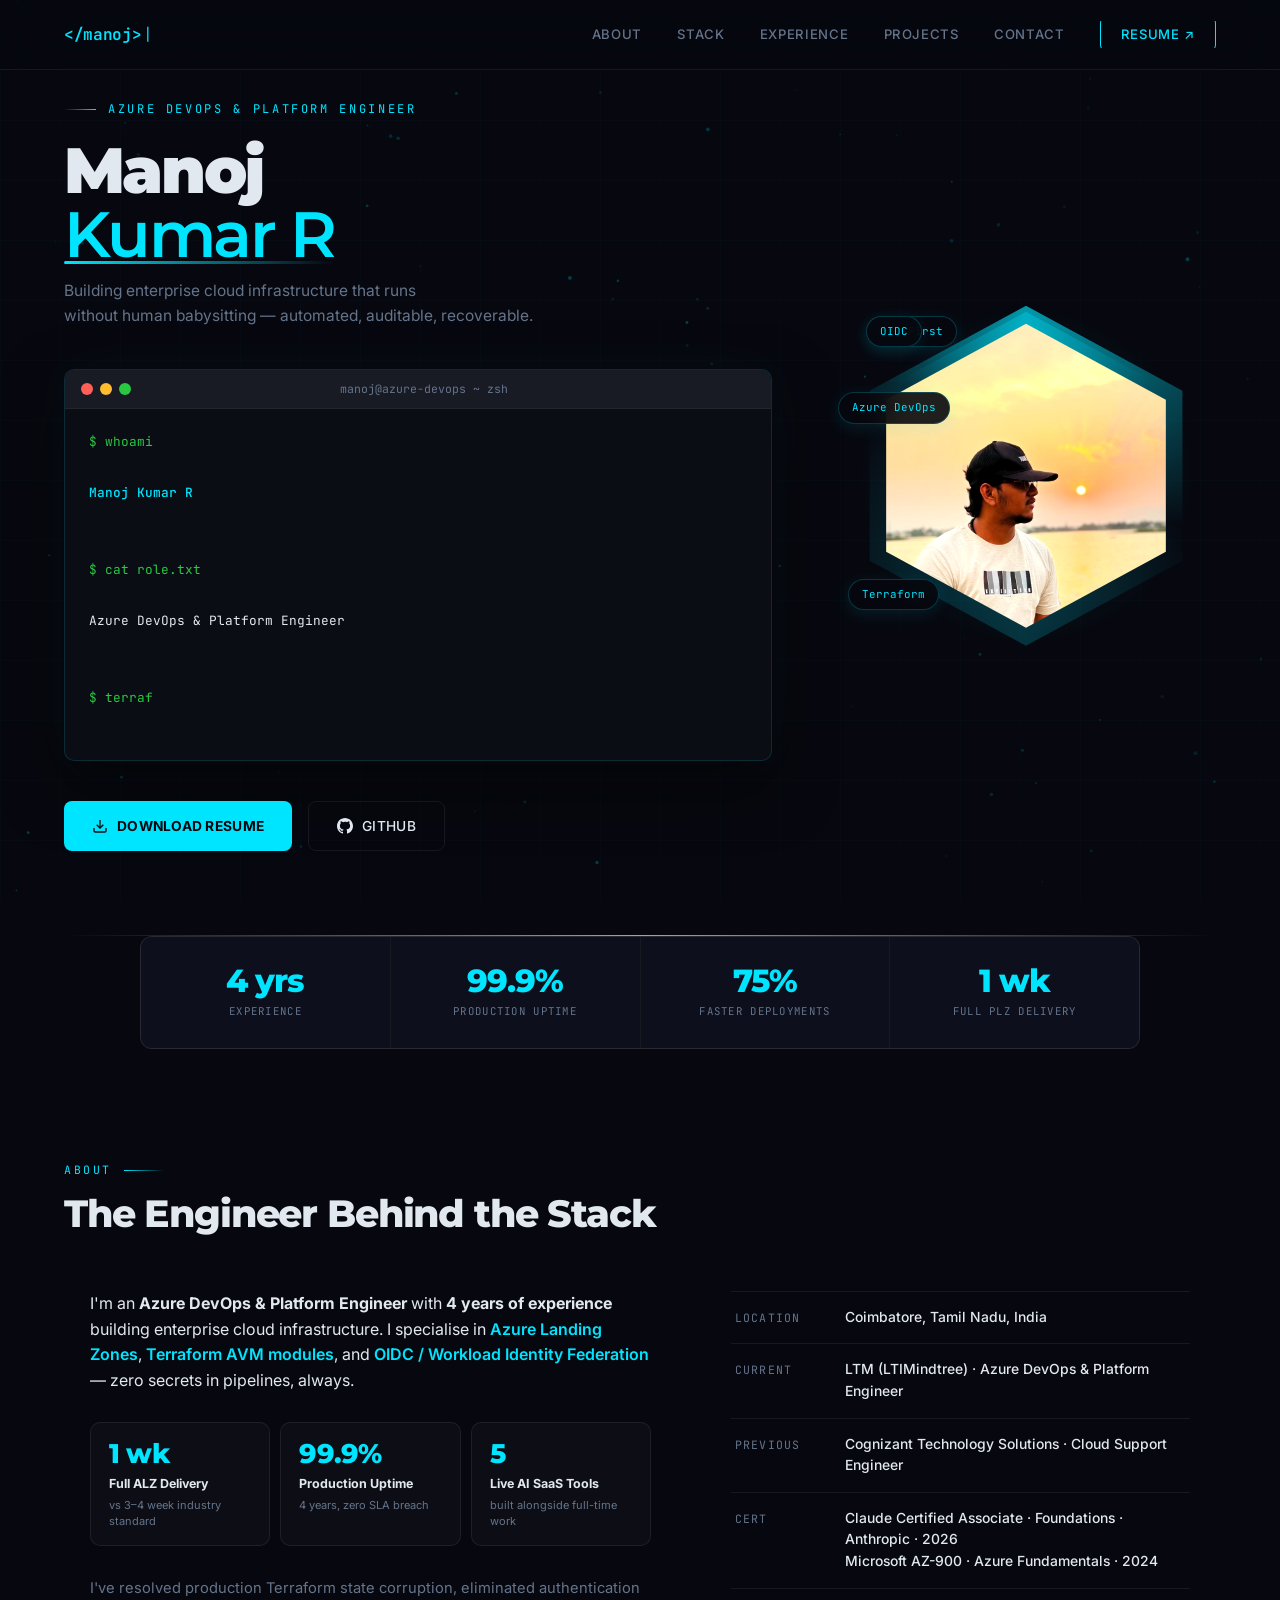
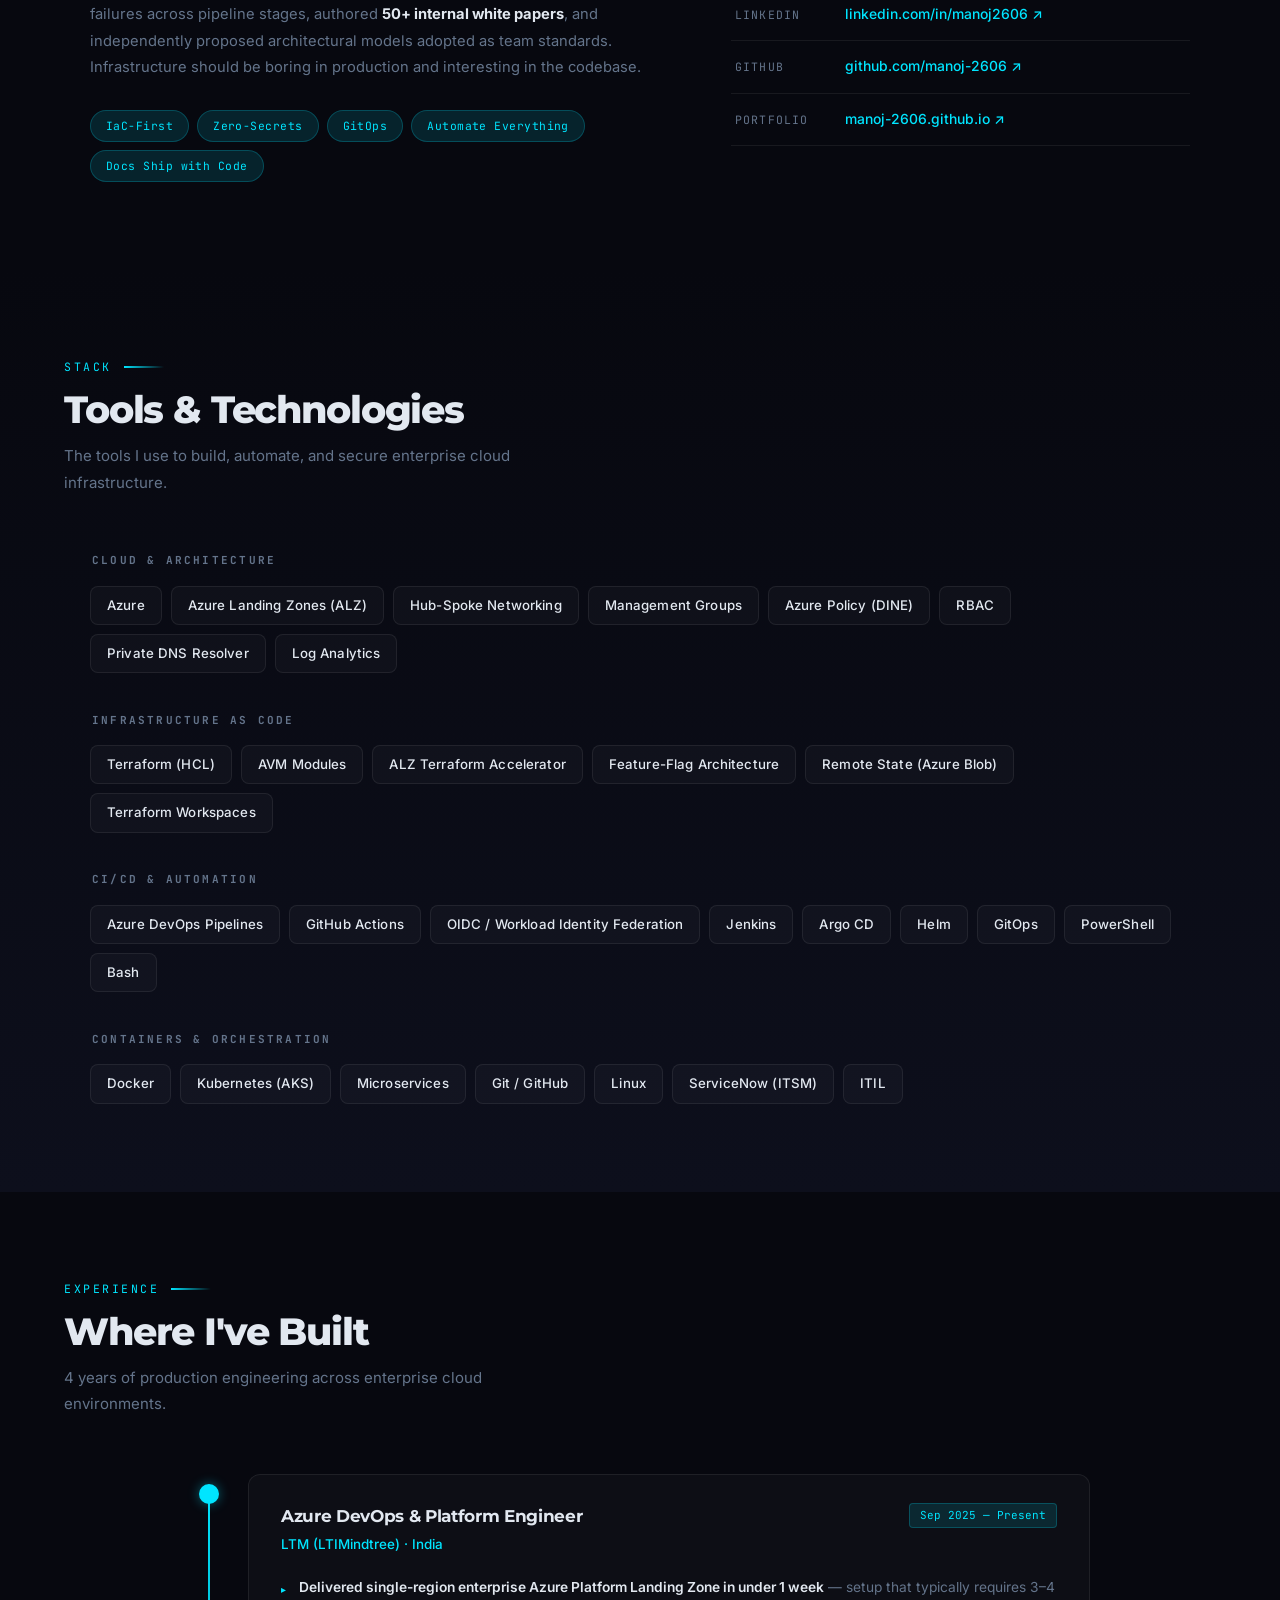
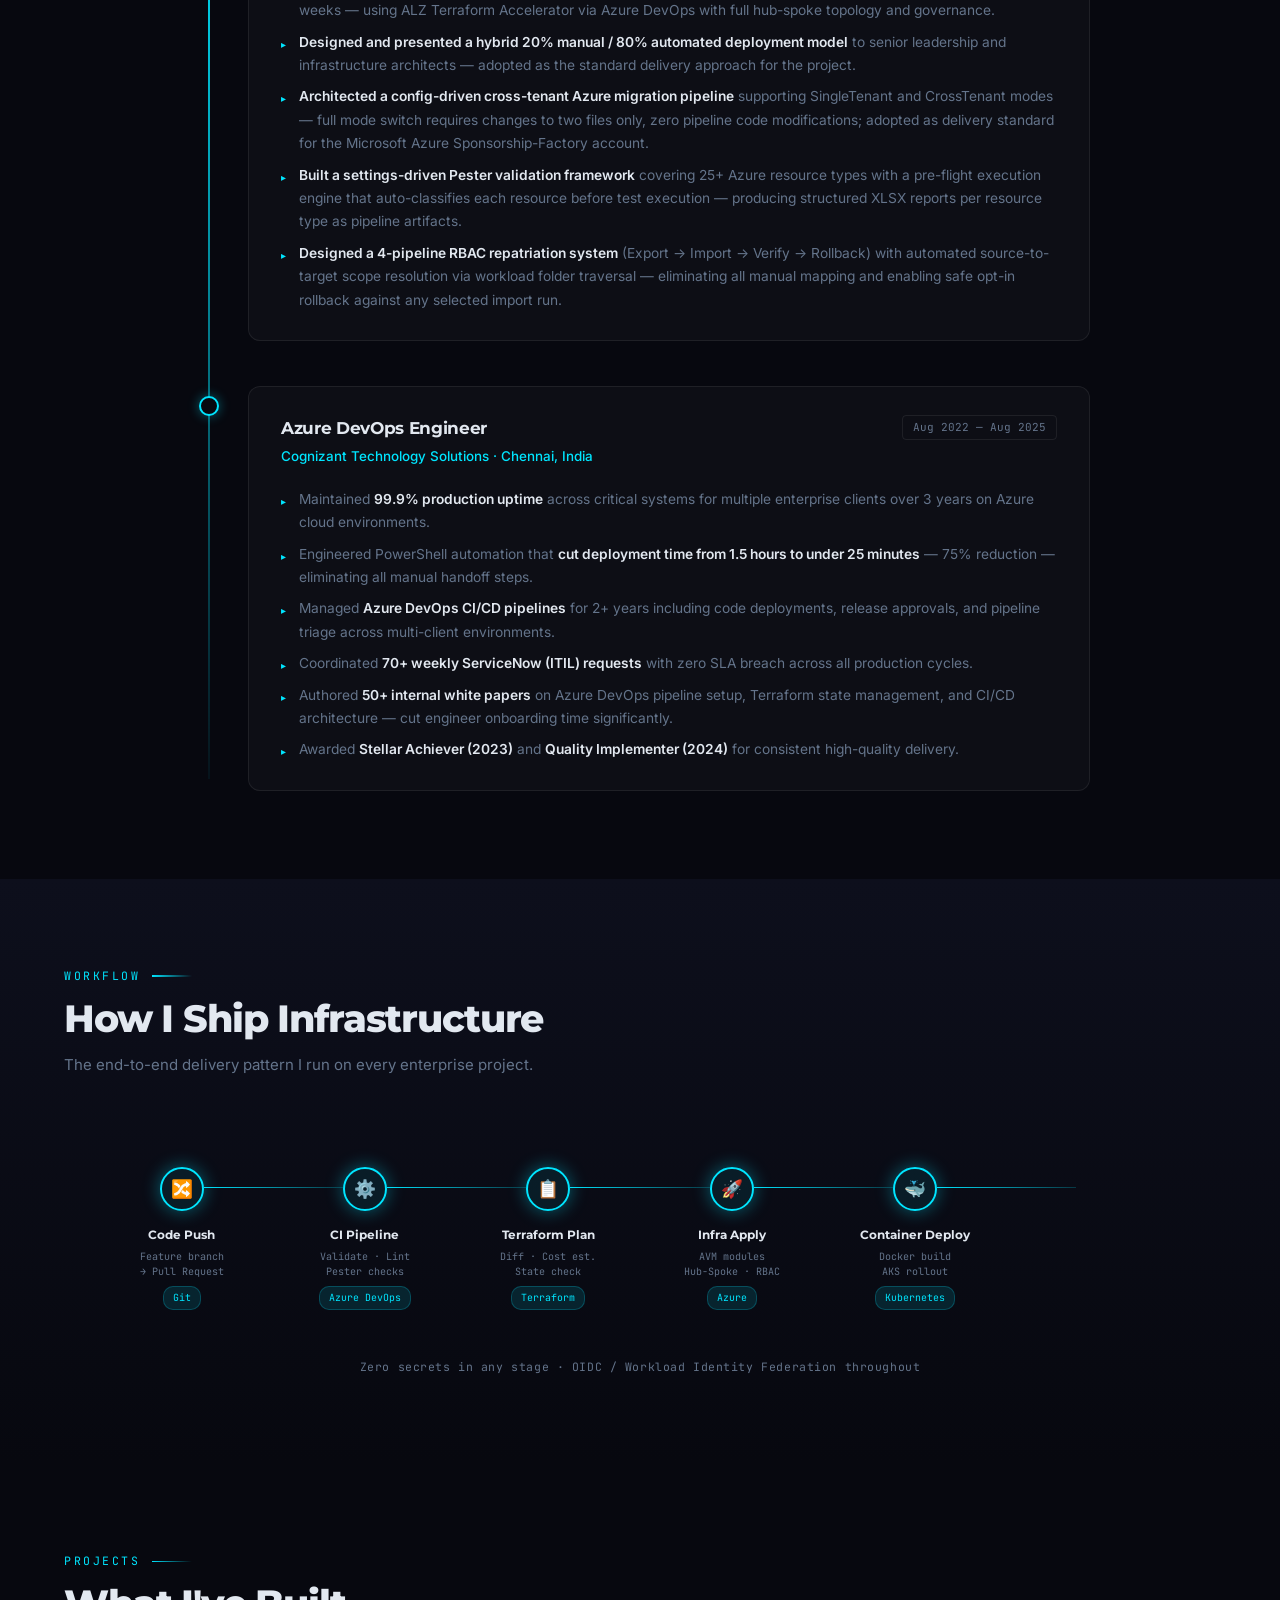
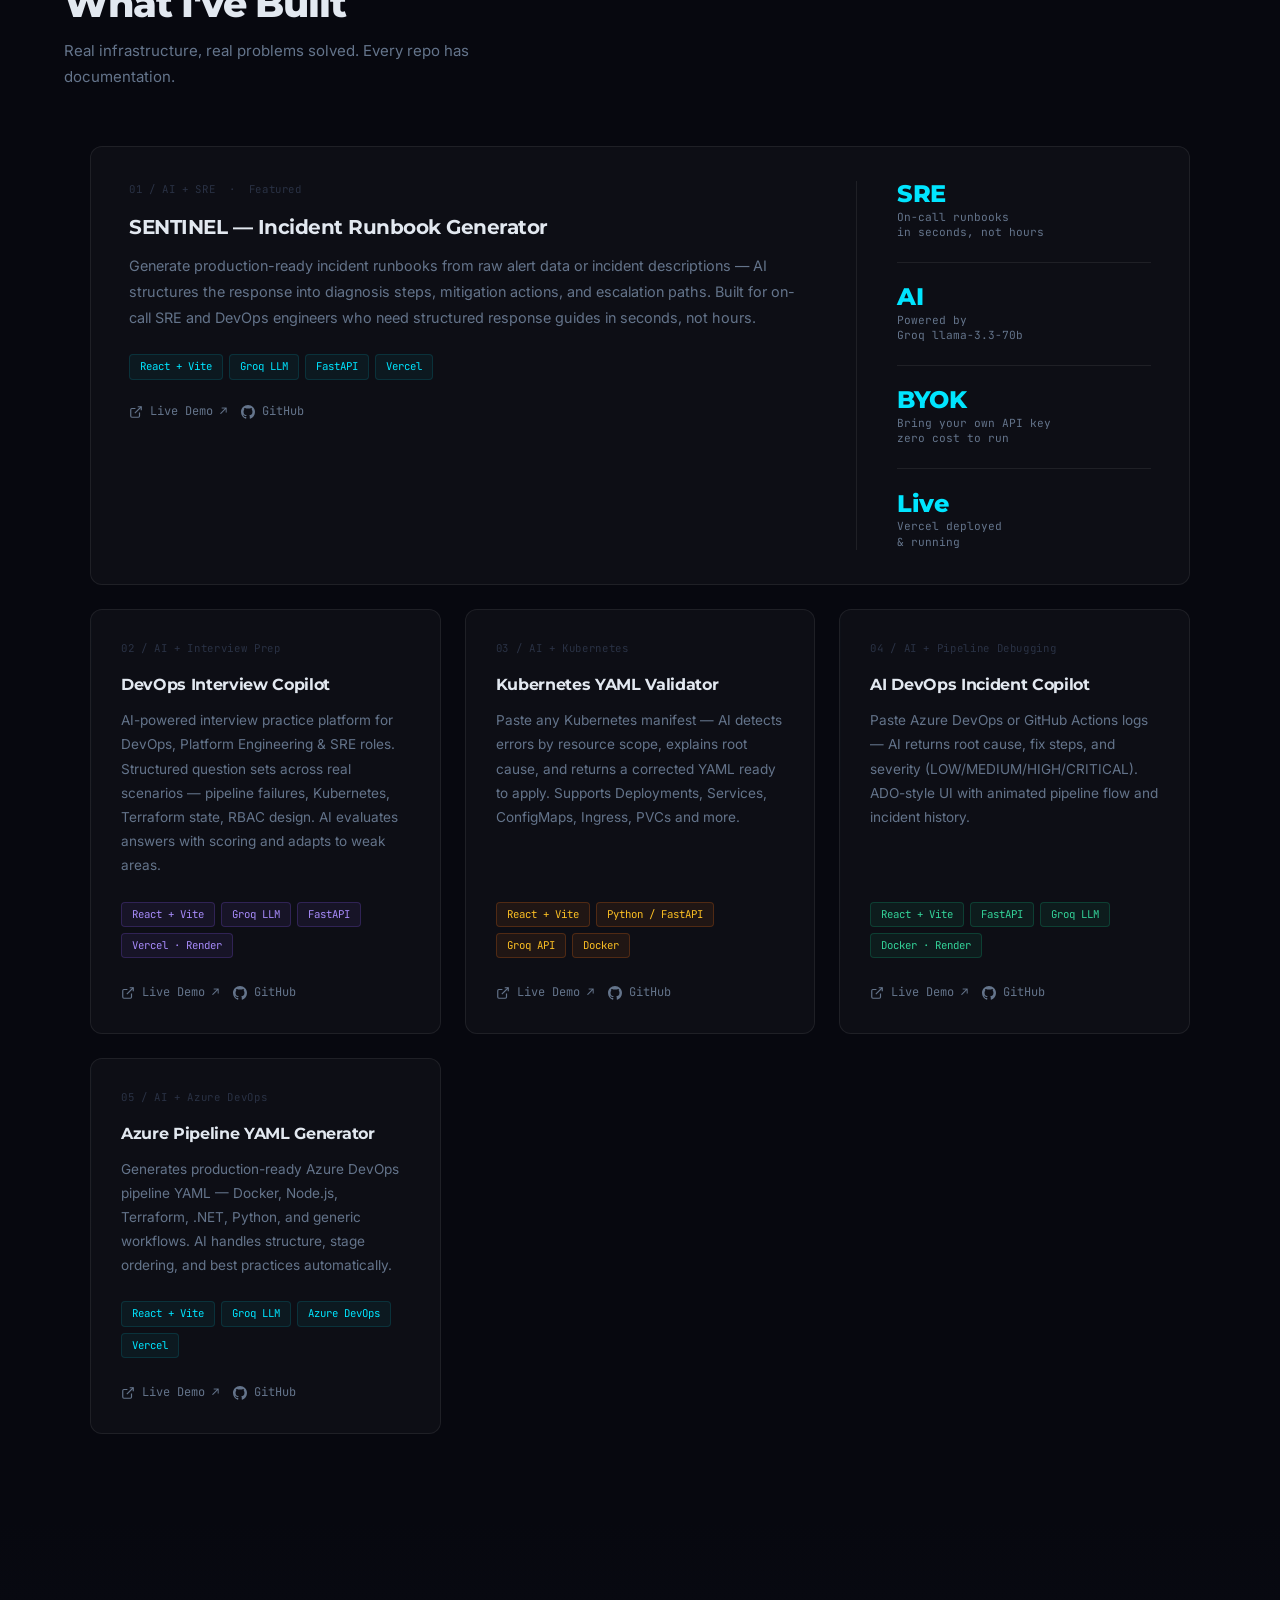
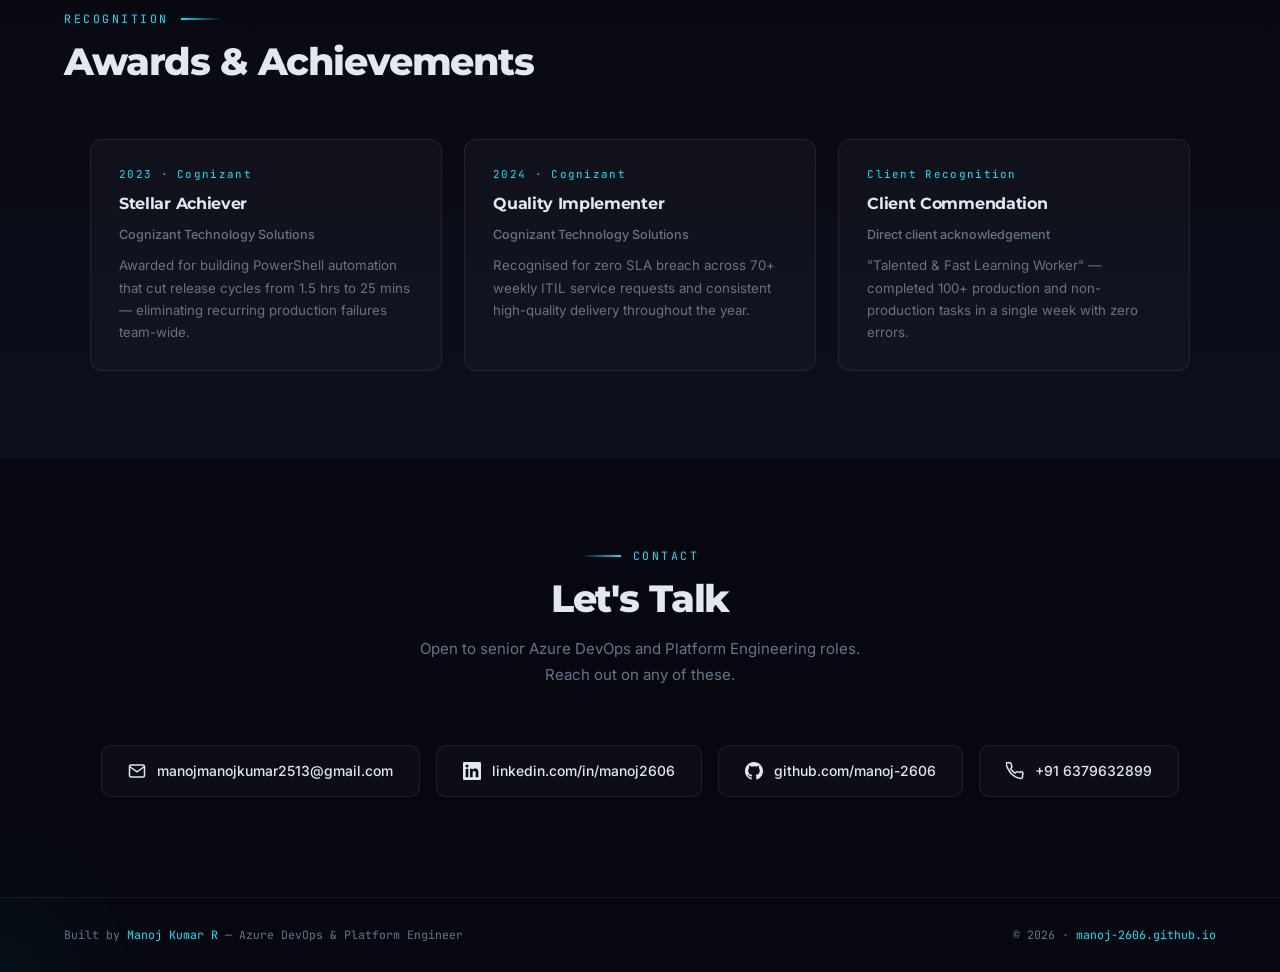
==== commit d6887025: "updated Claude cert" ====
--- a/index.html
+++ b/index.html
@@ -172,8 +172,8 @@
               DevOps &amp; Platform Engineer</span></div>
           <div class="info-row"><span class="info-key">Previous</span><span class="info-val">Cognizant Technology
               Solutions · Cloud Support Engineer</span></div>
-          <div class="info-row"><span class="info-key">Cert</span><span class="info-val">Microsoft AZ-900 · Azure
-              Fundamentals · 2024</span></div>
+          <div class="info-row"><span class="info-key">Cert</span><span class="info-val">Claude Certified Associate ·
+              Foundations · Anthropic · 2026<br>Microsoft AZ-900 · Azure Fundamentals · 2024</span></div>
           <div class="info-row"><span class="info-key">LinkedIn</span><span class="info-val"><a
                 href="https://linkedin.com/in/manoj2606" target="_blank">linkedin.com/in/manoj2606 ↗</a></span></div>
           <div class="info-row"><span class="info-key">GitHub</span><span class="info-val"><a
